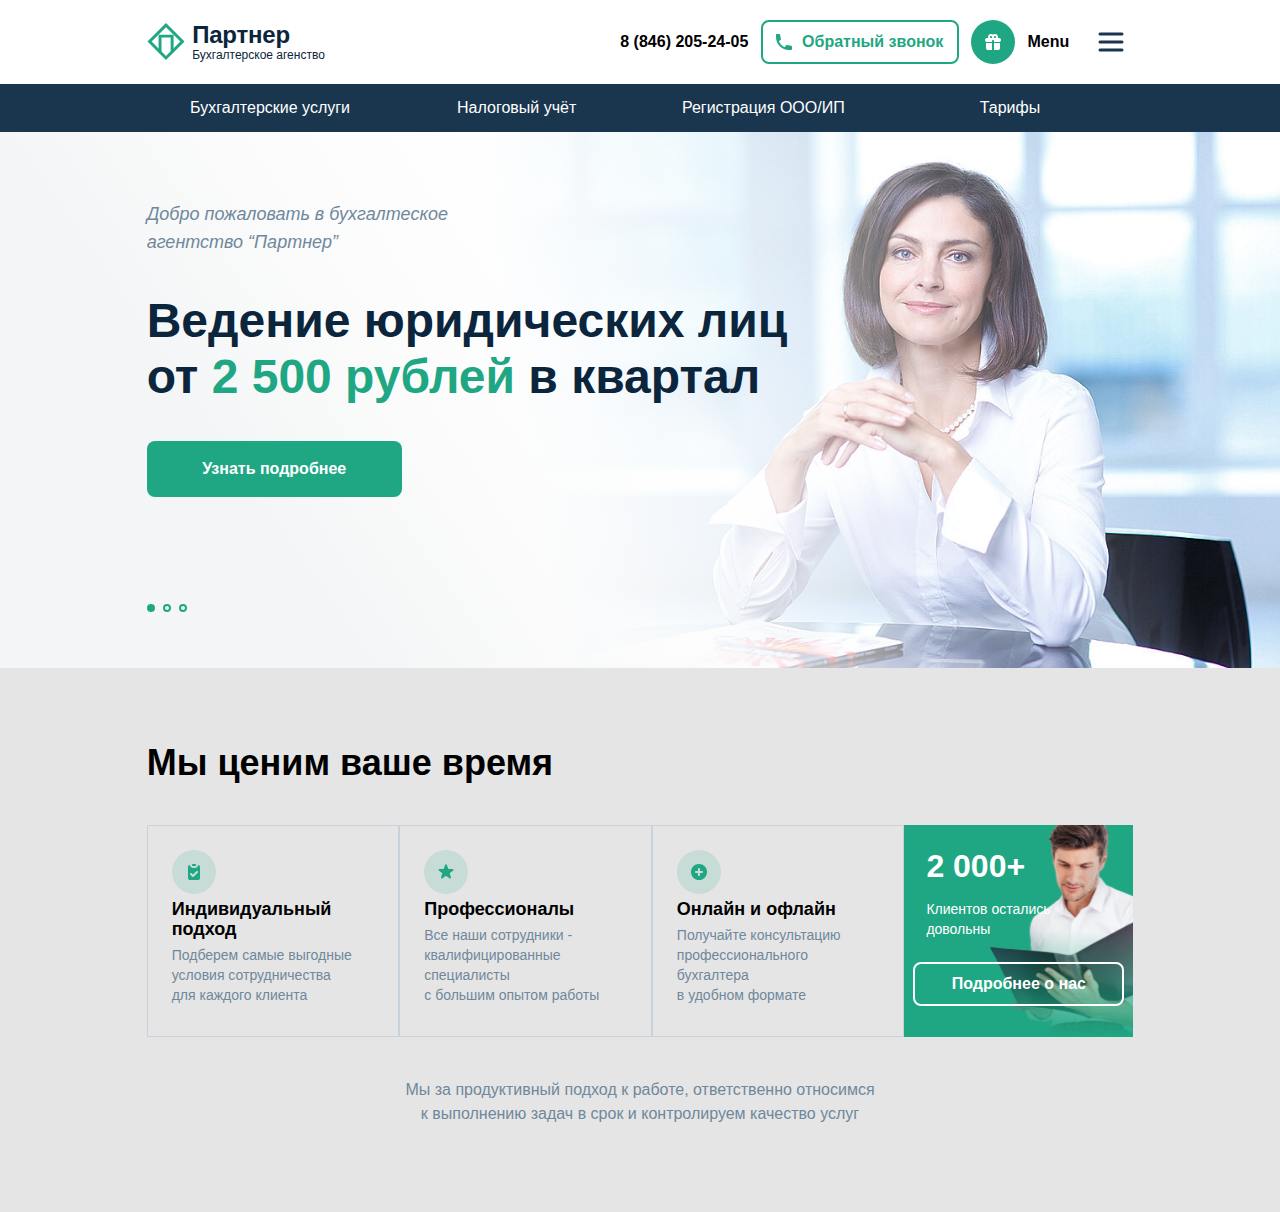
==== index.html @ 324f9321 "3.03/1" ====
<!DOCTYPE html>
<html lang="en">

<head>
  <meta charset="UTF-8">
  <meta http-equiv="X-UA-Compatible" content="IE=edge">
  <meta name="viewport" content="width=device-width, initial-scale=1.0">
  <title>Partner</title>
  <link rel="stylesheet" href="sass/style.css">
</head>


<body>
  <header class="header">
    <div class="header__top container">
      <div class="top-left">
        <img src="icons/Logo.svg" alt="logo">
        <div class="top-left__heading">
          <p>Партнер</p>
          <p>Бухгалтерское агенство</p>
        </div>
      </div>
      <!-- /.top-left -->
      <div class="top-right">
        <p class="top-right__call">8 (846) 205-24-05</p>
        <a href="#" class="top-right__btn btn-transparent">
          <img src="icons/call.svg" alt="call">
          <p>Обратный звонок</p>
        </a>
        <div class="top-right__gift block-img">
          <img src="icons/gift.svg"  alt="gift">
        </div>
        <div class="top-right__menu">
          <p>Menu</p>
          <img src="icons/view-list.svg" alt="view-list">
        </div>
      </div>
      <!-- /.top-right -->
    </div>
    <!-- /.header__top -->
    <nav class="header__nav">
      <div class="container header__nav-container">
        <a href="#">
          <h4>Бухгалтерские услуги</h4>
        </a>
        <a href="#">
          <h4>Налоговый учёт</h4>
        </a>
        <a href="#">
          <h4>Регистрация ООО/ИП</h4>
        </a>
        <a href="#">
          <h4>Тарифы</h4>
        </a>
      </div>
    </nav>
    <!-- /.header__nav -->
  </header>
  <!-- /.header -->
  <main>
    <div id="home" class="home">
      <section class="main-header">
        <div class="main-header-container">
          <p>
            Добро пожаловать в бухгалтеское<br>
            агентство “Партнер”
          </p>
          <h1>
            Ведение юридических лиц<br>
            от <span>2 500 рублей</span> в квартал
          </h1>
          <a href="#" class="btn-green">Узнать подробнее</a>
          <div class="slider">
            <div class="slider__item active"></div>
            <div class="slider__item"></div>
            <div class="slider__item"></div>
          </div>
        </div>
      </section>
      <!-- /.main-header -->
      <section class="your-time container">
        <h2 class="your-time__heading">Мы ценим ваше время</h2>
        <div class="your-time__block">
          <div class="block-item">
            <div class="block-img">
              <img src="icons/clipboard-check.svg" alt="clipboard-check">
            </div>
            <h3>Индивидуальный подход</h3>
            <p>Подберем самые выгодные<br> условия сотрудничества<br>
              для каждого клиента</p>
          </div>
          <div class="block-item">
            <div class="block-img">
              <img src="icons/star.svg" alt="star">
            </div>
            <h3>Профессионалы</h3>
            <p>Все наши сотрудники -<br> квалифицированные специалисты <br>
              с большим опытом работы</p>
          </div>
          <div class="block-item">
            <div class="block-img">
              <img src="icons/plus-circle.svg" alt="plus-circle">
            </div>
            <h3>Онлайн и офлайн</h3>
            <p>Получайте консультацию <br> профессионального бухгалтера <br>
              в удобном формате</p>
          </div>
          <div class="block-item">

            <div class="block-inner">
              <div class="inner">
                <p>2 000+</p>
                <p>Клиентов остались<br>
                  довольны
                </p>
                <a href="#" class="btn-transparent">Подробнее о нас</a>
              </div>
            </div>

          </div>
        </div>
        <p class="your-time__text">
          Мы за продуктивный подход к работе, ответственно относимся<br>
          к выполнению задач в срок и контролируем качество услуг
        </p>
      </section>
      <!-- /.your-tim -->
    </div>
  </main>

</body>

</html>
---- sass/style.css ----
*,
*::after,
*::before {
  margin: 0;
  padding: 0;
  box-sizing: inherit;
}

html {
  font-size: 62.5%;
}

body {
  box-sizing: border-box;
  font-family: "Arial", sans-serif;
  max-width: 1440px;
  margin: 0 auto;
}

a {
  text-decoration: none;
  color: inherit;
}

ul {
  list-style: none;
}

img {
  max-width: 100%;
}

p, h1, h2, h3, h4, h5, h6 {
  margin: 0;
}

button {
  border: none;
  background-color: transparent;
  cursor: pointer;
  padding: 0;
}

.container {
  max-width: 100%;
  padding: 0 11.46%;
}

h1 {
  font-size: 4.8rem;
  font-style: normal;
  font-weight: 700;
  line-height: 5.6rem;
}

h2 {
  font-size: 3.6rem;
  font-style: normal;
  font-weight: 700;
  line-height: 4.14rem;
}

h3 {
  font-size: 1.8rem;
  font-style: normal;
  font-weight: 700;
  line-height: 2rem;
}

h4 {
  font-size: 1.6rem;
  font-weight: 400;
  line-height: 1.84rem;
  text-align: center;
}

.block-img {
  display: flex;
  justify-content: center;
  align-items: center;
  width: 4.4rem;
  height: 4.4rem;
  border-radius: 50%;
}

.slider {
  display: flex;
}
.slider__item {
  width: 0.8rem;
  height: 0.8rem;
  border-radius: 50%;
  border: 2px solid #1FA783;
}
.slider__item:not(:last-child) {
  margin-right: 0.8rem;
}
.slider .active {
  background-color: #1FA783;
}

.btn-transparent {
  display: flex;
  justify-content: center;
  align-items: center;
  height: 4.4rem;
  border-radius: 0.8rem;
  background-color: transparent;
  color: #1FA783;
  border: 2px solid #1FA783;
}
.btn-transparent p {
  font-size: 1.6rem;
  font-weight: 700;
  line-height: 1.84rem;
  padding-left: 1rem;
}
.btn-transparent img {
  width: 1.6rem;
  height: 1.6rem;
}

.btn-green {
  display: flex;
  justify-content: center;
  align-items: center;
  height: 5.6rem;
  border-radius: 0.8rem;
  background-color: #1FA783;
  color: #FFFFFF;
  font-size: 1.6rem;
  font-weight: 700;
  line-height: 1.84rem;
}

.main-header {
  height: 53.6rem;
  width: 100%;
  background-image: url("../img/main-header.svg");
  background-repeat: no-repeat;
  background-size: cover;
  background-position: right;
  position: relative;
}
.main-header-container {
  position: absolute;
  top: 0;
  left: 0;
  z-index: 50;
  background-color: transparent;
  height: 100%;
  padding: 6.8rem 0 5.6rem 11.46%;
  display: flex;
  flex-direction: column;
  justify-content: space-between;
  align-items: flex-start;
}
.main-header-container p {
  font-size: 1.8rem;
  font-style: italic;
  font-weight: 400;
  line-height: 2.8rem;
  text-align: left;
  color: #6F889C;
}
.main-header-container h1 {
  color: #0B253C;
}
.main-header-container h1 span {
  color: #1FA783;
}
.main-header-container .btn-green {
  width: 25.5rem;
  margin-bottom: 7rem;
}

.header {
  height: 13.2rem;
  width: 100%;
}
.header__top {
  height: 8.4rem;
  display: flex;
  background-color: #FFFFFF;
}
.header__top .top-left {
  width: 48%;
  display: flex;
  justify-content: flex-start;
  align-items: center;
}
.header__top .top-left img {
  width: 3.8rem;
  height: 3.8rem;
}
.header__top .top-left__heading {
  color: #0B253C;
  padding-left: 0.747rem;
}
.header__top .top-left__heading p:nth-child(1) {
  font-size: 2.4rem;
  font-weight: 700;
  line-height: 2.76rem;
  letter-spacing: -0.02rem;
  text-align: left;
}
.header__top .top-left__heading p:nth-child(2) {
  font-size: 1.2rem;
  font-weight: 400;
  line-height: 1.38rem;
  text-align: left;
}
.header__top .top-right {
  width: 52%;
  display: flex;
  justify-content: space-between;
  align-items: center;
}
.header__top .top-right__call {
  font-size: 1.6rem;
  font-weight: 700;
  line-height: 1.84rem;
  text-align: center;
}
.header__top .top-right__btn {
  width: 19.8rem;
}
.header__top .top-right__gift {
  background-color: #1FA783;
}
.header__top .top-right__menu {
  display: flex;
  justify-content: center;
  align-items: center;
}
.header__top .top-right__menu p {
  font-size: 1.6rem;
  font-weight: 700;
  line-height: 1.8rem;
  text-align: center;
  margin-right: 2rem;
}
.header__top .top-right__menu img {
  width: 4.4rem;
  height: 4.4rem;
}
.header__nav {
  height: 4.8rem;
  background-color: #1A364E;
  color: #FFFFFF;
}
.header__nav-container {
  height: 100%;
  display: flex;
  justify-content: space-around;
  align-items: center;
}
.header__nav-container a {
  width: 25%;
}

.your-time {
  width: 100%;
  height: 54.4rem;
  background-color: #E5E5E5;
  padding-top: 7.4rem;
  padding-bottom: 8.6rem;
  display: flex;
  flex-direction: column;
  justify-content: space-between;
  align-items: flex-start;
}
.your-time__block {
  width: 100%;
  height: 21.2rem;
  display: flex;
}
.your-time__block .block-item {
  height: 100%;
  display: flex;
  flex-direction: column;
  justify-content: space-between;
  align-items: flex-start;
}
.your-time__block .block-item .block-img {
  background-color: rgba(31, 167, 131, 0.15);
}
.your-time__block .block-item:not(:last-child) {
  padding: 2.4rem 2.4rem 3.1rem 2.4rem;
  border: 1px solid #C9D2DA;
  width: 25.6%;
}
.your-time__block .block-item:not(:last-child) p {
  font-size: 14px;
  font-weight: 400;
  line-height: 20px;
  text-align: left;
  color: #6F889C;
}
.your-time__block .block-item:last-child {
  width: 23.2%;
  position: relative;
  background-color: #1FA783;
}
.your-time__block .block-item:last-child .block-inner {
  position: absolute;
  width: 100%;
  height: 100%;
  top: 0;
  left: 0;
  z-index: 50;
  background-image: url("../img/Mask Group.svg");
  background-repeat: no-repeat;
  background-size: cover;
  background-position: right;
}
.your-time__block .block-item:last-child .block-inner .inner {
  position: absolute;
  width: 100%;
  height: 100%;
  top: 0;
  left: 0;
  z-index: 100;
  background: linear-gradient(180deg, rgba(31, 167, 131, 0) 50%, #1FA783 100%);
  display: flex;
  flex-direction: column;
  justify-content: space-between;
  align-items: flex-start;
  padding: 3.1rem 2.2rem;
  color: #FFFFFF;
}
.your-time__block .block-item:last-child .block-inner .inner p:nth-child(1) {
  font-size: 3.2rem;
  font-weight: 700;
  line-height: 2rem;
}
.your-time__block .block-item:last-child .block-inner .inner p:nth-child(2) {
  font-size: 14px;
  font-weight: 400;
  line-height: 20px;
}
.your-time__block .block-item:last-child .block-inner .inner .btn-transparent {
  width: 21.1rem;
  align-self: center;
  color: #FFFFFF;
  border: 2px solid #FFFFFF;
  font-size: 16px;
  font-weight: 700;
  line-height: 18px;
}
.your-time__text {
  font-size: 16px;
  font-weight: 400;
  line-height: 24px;
  text-align: center;
  color: #6F889C;
  align-self: center;
}

/*# sourceMappingURL=style.css.map */
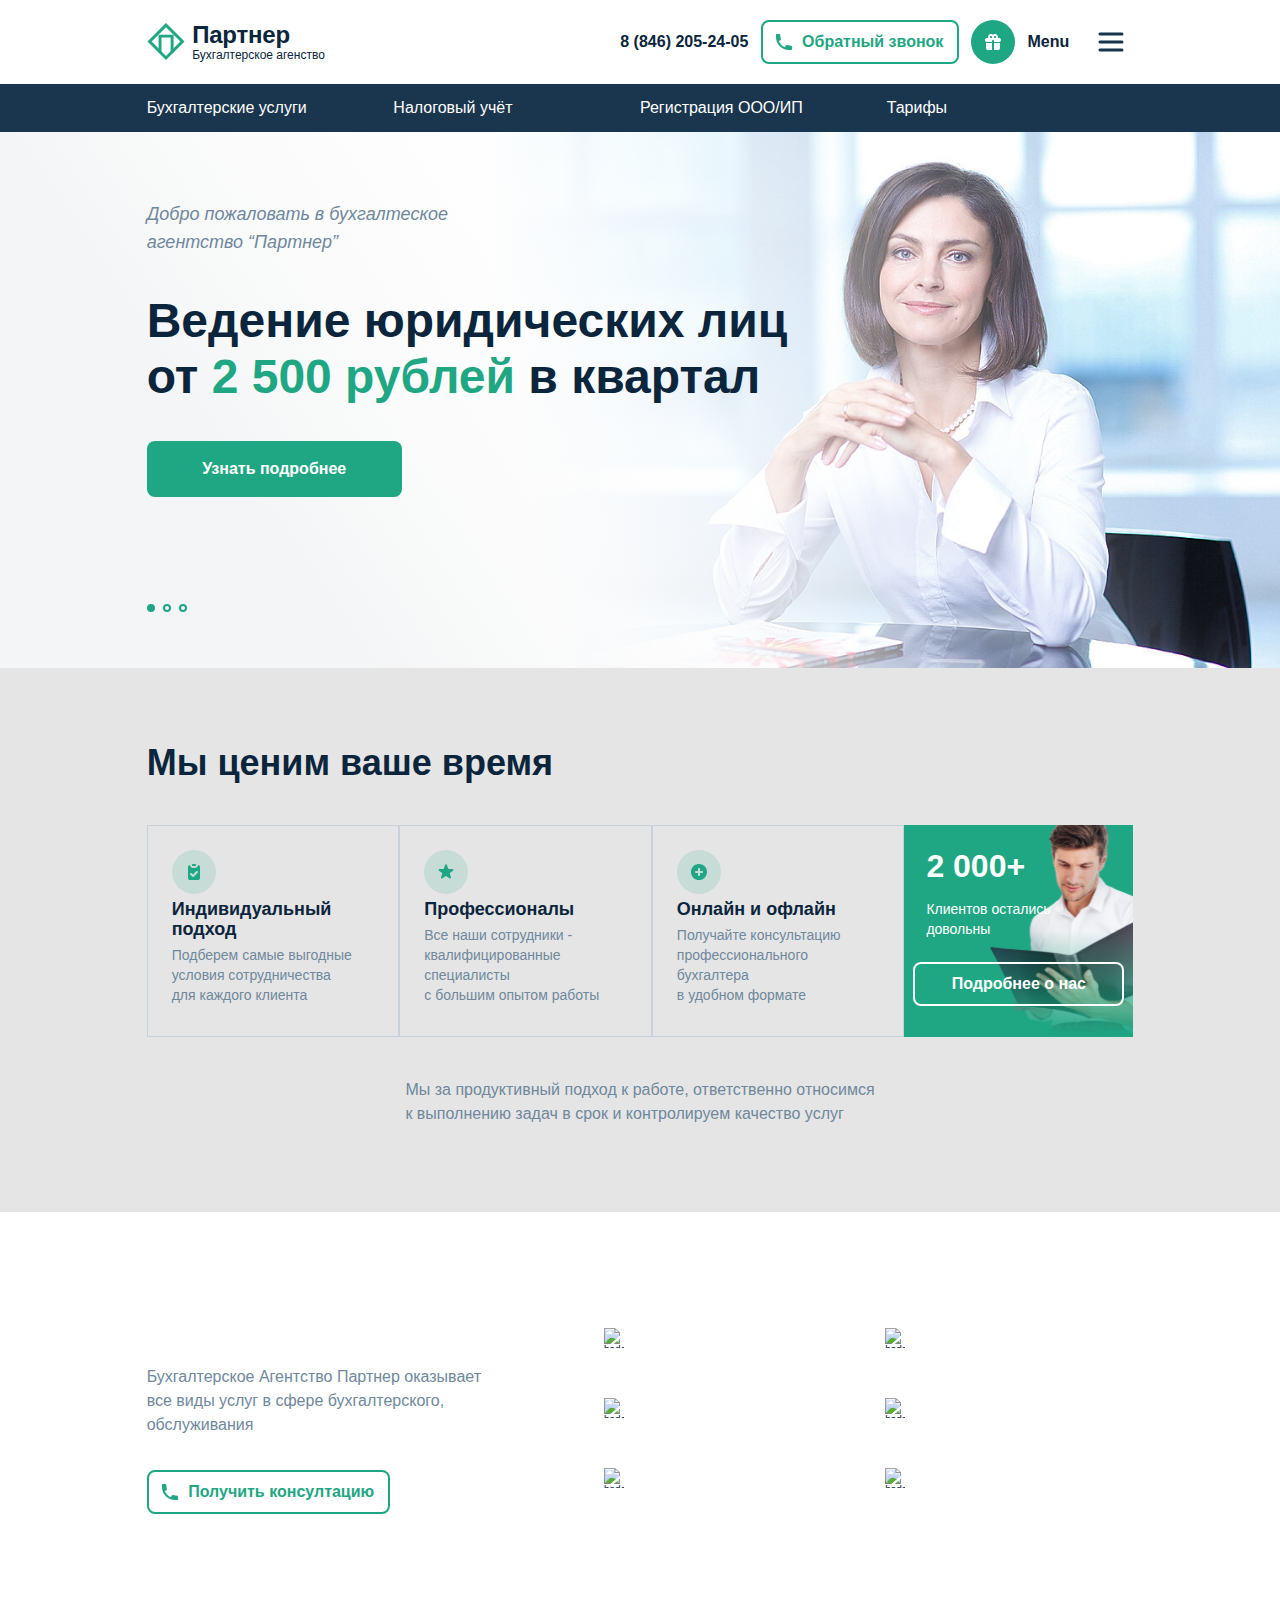
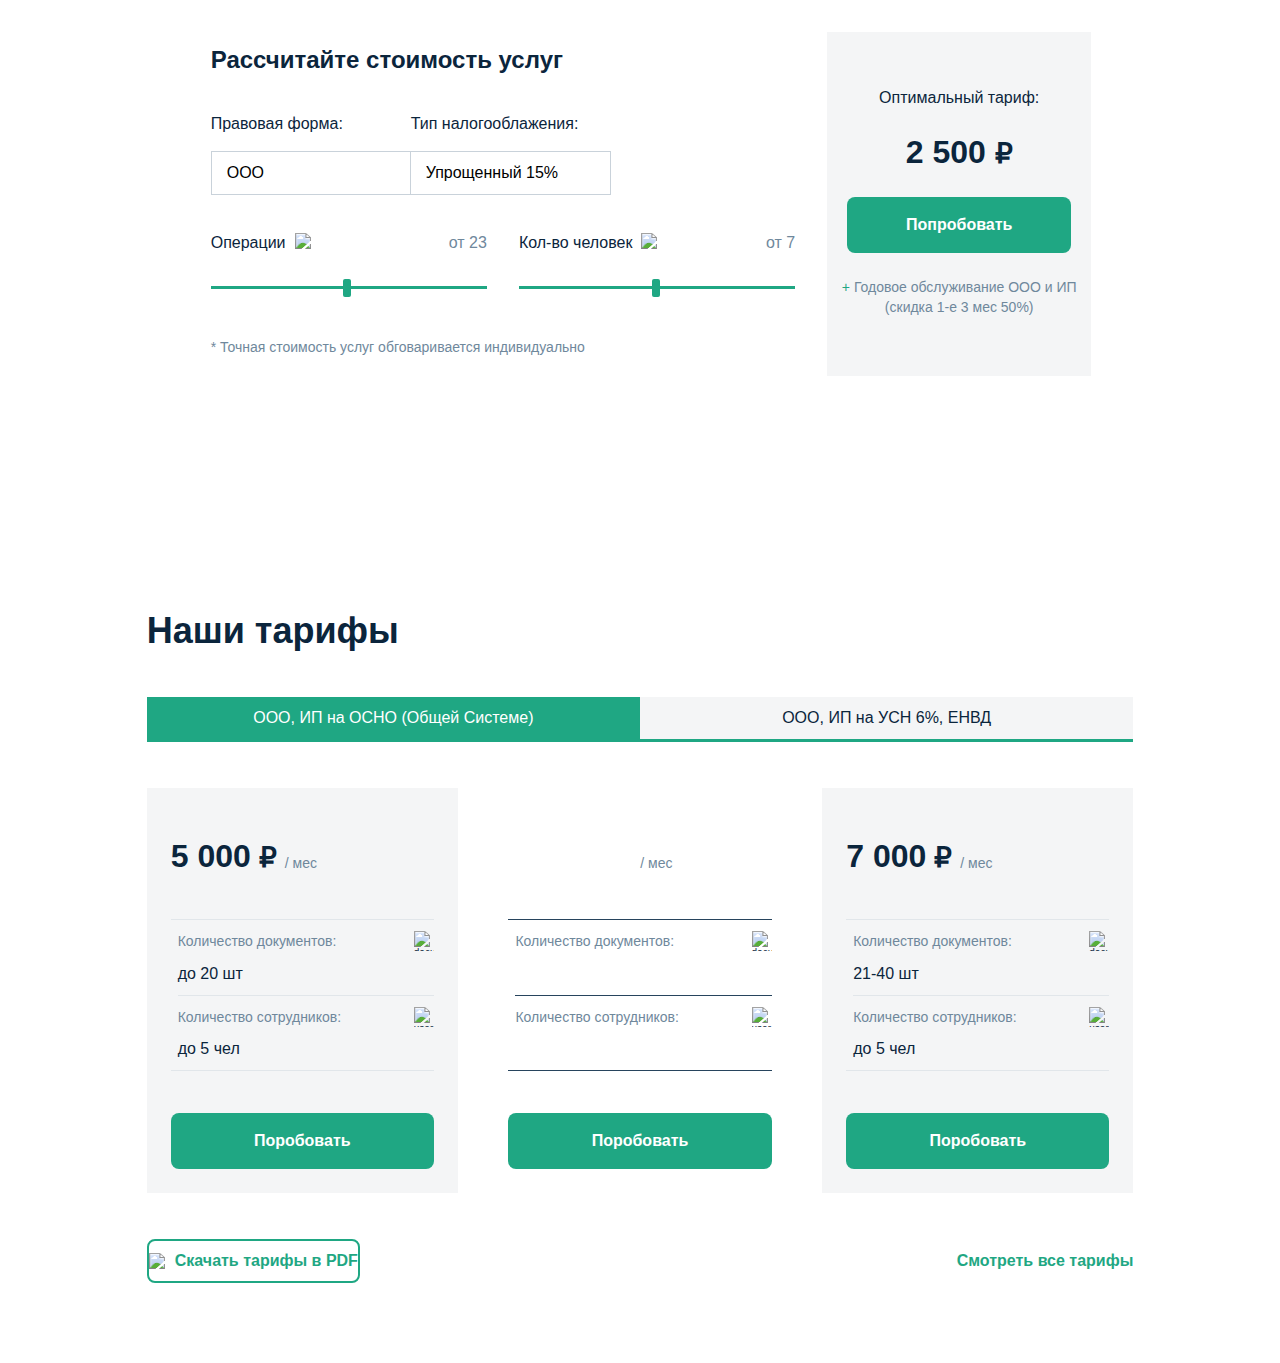
==== commit 220f6a02: "4.03/2" ====
--- a/index.html
+++ b/index.html
@@ -6,6 +6,7 @@
   <meta http-equiv="X-UA-Compatible" content="IE=edge">
   <meta name="viewport" content="width=device-width, initial-scale=1.0">
   <title>Partner</title>
+<!--  <link href="https://fonts.googleapis.com/css2?family=Montserrat:wght@400;500;600&display=swap" rel="stylesheet">-->
   <link rel="stylesheet" href="sass/style.css">
 </head>
 
@@ -41,22 +42,23 @@
     <nav class="header__nav">
       <div class="container header__nav-container">
         <a href="#">
-          <h4>Бухгалтерские услуги</h4>
+          <h6>Бухгалтерские услуги</h6>
         </a>
         <a href="#">
-          <h4>Налоговый учёт</h4>
+          <h6>Налоговый учёт</h6>
         </a>
         <a href="#">
-          <h4>Регистрация ООО/ИП</h4>
+          <h6>Регистрация ООО/ИП</h6>
         </a>
         <a href="#">
-          <h4>Тарифы</h4>
+          <h6>Тарифы</h6>
         </a>
       </div>
     </nav>
     <!-- /.header__nav -->
   </header>
   <!-- /.header -->
+
   <main>
     <div id="home" class="home">
       <section class="main-header">
@@ -78,6 +80,7 @@
         </div>
       </section>
       <!-- /.main-header -->
+
       <section class="your-time container">
         <h2 class="your-time__heading">Мы ценим ваше время</h2>
         <div class="your-time__block">
@@ -85,7 +88,7 @@
             <div class="block-img">
               <img src="icons/clipboard-check.svg" alt="clipboard-check">
             </div>
-            <h3>Индивидуальный подход</h3>
+            <h4>Индивидуальный подход</h4>
             <p>Подберем самые выгодные<br> условия сотрудничества<br>
               для каждого клиента</p>
           </div>
@@ -93,7 +96,7 @@
             <div class="block-img">
               <img src="icons/star.svg" alt="star">
             </div>
-            <h3>Профессионалы</h3>
+            <h4>Профессионалы</h4>
             <p>Все наши сотрудники -<br> квалифицированные специалисты <br>
               с большим опытом работы</p>
           </div>
@@ -101,12 +104,11 @@
             <div class="block-img">
               <img src="icons/plus-circle.svg" alt="plus-circle">
             </div>
-            <h3>Онлайн и офлайн</h3>
+            <h4>Онлайн и офлайн</h4>
             <p>Получайте консультацию <br> профессионального бухгалтера <br>
               в удобном формате</p>
           </div>
           <div class="block-item">
-
             <div class="block-inner">
               <div class="inner">
                 <p>2 000+</p>
@@ -116,7 +118,6 @@
                 <a href="#" class="btn-transparent">Подробнее о нас</a>
               </div>
             </div>
-
           </div>
         </div>
         <p class="your-time__text">
@@ -124,7 +125,248 @@
           к выполнению задач в срок и контролируем качество услуг
         </p>
       </section>
-      <!-- /.your-tim -->
+      <!-- /.your-time -->
+
+      <section class="services">
+        <div class="services__top container">
+          <div class="services__top-left">
+            <h2>Наши услуги</h2>
+            <p>Бухгалтерское Агентство Партнер оказывает<br>
+              все виды услуг в сфере бухгалтерского,<br> обслуживания
+            </p>
+            <a href="#" class="btn btn-transparent">
+              <img src="icons/call.svg" alt="call">
+              <p>Получить консултацию</p>
+            </a>
+          </div>
+          <div class="services__top-right">
+            <div class="services__top-right-item">
+              <img src="icons/badge-check.svg" alt="badge-check">
+              <h5>Регистрация ООО и ИП</h5>
+            </div>
+            <div class="services__top-right-item">
+              <img src="icons/badge-check.svg" alt="badge-check">
+              <h5>Обслуживание "под ключ"</h5>
+            </div>
+            <div class="services__top-right-item">
+              <img src="icons/badge-check.svg" alt="badge-check">
+              <h5>Налоговые консультации</h5>
+            </div>
+            <div class="services__top-right-item">
+              <img src="icons/badge-check.svg" alt="badge-check">
+              <h5>Сдача нулевой отчетности</h5>
+            </div>
+            <div class="services__top-right-item">
+              <img src="icons/badge-check.svg" alt="badge-check">
+              <h5>Кадровое делопроизводство</h5>
+            </div>
+            <div class="services__top-right-item">
+              <img src="icons/badge-check.svg" alt="badge-check">
+              <h5>Секретарское сопровождение</h5>
+            </div>
+          </div>
+        </div>
+        <!-- /.services-top -->
+        <div class="services__bottom">
+            <form>
+              <div class="services__bottom-left">
+                <h3>Рассчитайте стоимость услуг</h3>
+                <div class="services__bottom-left-forms">
+                  <div class="form-block">
+                    <label for="legal-form">Правовая форма:</label>
+                      <select name="legal-form" id="legal-form">
+                        <option value="ООО">ООО</option>
+                        <option value="2">2</option>
+                        <option value="3">3</option>
+                        <option value="4">4</option>
+                      </select>
+                  </div>
+                  <div class="form-block">
+                    <label for="tax-type">Тип налогооблажения:</label>
+                      <select name="tax-type" id="tax-type">
+                        <option value="Упрощенный 15%">Упрощенный 15%</option>
+                        <option value="2">2</option>
+                        <option value="3">3</option>
+                        <option value="4">4</option>
+                      </select>
+                  </div>
+                </div>
+                <div class="services__bottom-left-sliders">
+                  <div class="slider-block">
+                    <div class="slider-block__label" >
+                      <label for="Operations">
+                        Операции
+                        <img src="icons/slider-icon.svg" alt="slider-icon">
+                      </label>
+                      <p>от 23</p>
+                    </div>
+
+                    <input
+                        type="range"
+                        min="1"
+                        max="100"
+                        value="50"
+                        class="slider-input"
+                        list="tickmarks"
+                        id="Operations">
+                    <datalist id="tickmarks">
+                      <option value="0">
+                      <option value="25">
+                      <option value="50">
+                      <option value="75">
+                      <option value="100">
+                    </datalist>
+                  </div>
+                  <div class="slider-block">
+                    <div class="slider-block__label">
+                      <label for="Number-of-people">
+                        Кол-во человек
+                        <img src="icons/slider-icon.svg" alt="slider-icon">
+                      </label>
+                      <p>от 7</p>
+                    </div>
+                    <input
+                        type="range"
+                        min="1"
+                        max="100"
+                        value="50"
+                        class="slider-input"
+                        list="tickmarks-2"
+                        id="Number-of-people">
+                    <datalist id="tickmarks-2">
+                      <option value="1">
+                      <option value="25">
+                      <option value="50">
+                      <option value="75">
+                      <option value="100">
+                    </datalist>
+                  </div>
+                </div>
+                <p>* Точная стоимость услуг обговаривается индивидуально</p>
+              </div>
+
+              <div class="services__bottom-right">
+                <p>Оптимальный тариф:</p>
+                <p class="optimalRate">2 500 <span>₽</span></p>
+                <input type="submit" value="Попробовать">
+                <p>
+                  <span>+</span> Годовое обслуживание ООО и ИП<br>(скидка 1-е 3 мес 50%)
+                </p>
+              </div>
+            </form>
+        </div>
+      </section>
+      <!-- /.services -->
+
+      <section class="rates container">
+        <div class="rates__heading">
+          <h2>Наши тарифы</h2>
+        </div>
+        <div class="rates__selection">
+          <div class="rates__selection-active">
+            <p>ООО, ИП на ОСНО (Общей Системе)</p>
+          </div>
+          <div class="rates__selection-passive">
+            <p>ООО, ИП на УСН 6%, ЕНВД</p>
+          </div>
+        </div>
+        <div class="rates__cards">
+
+          <div class="card-basic">
+            <div class="card">
+              <div class="card__heading">
+                <p>5 000<span>₽</span></p>
+                <p>/ мес</p>
+              </div>
+              <div class="card__content">
+                <div class="card__content-item">
+                  <div>
+                    <p>Количество документов:</p>
+                    <img src="icons/document-text.svg" alt="document-text">
+                  </div>
+                  <p>до 20 шт</p>
+                </div>
+                <div class="card__content-item">
+                  <div>
+                    <p>Количество сотрудников:</p>
+                    <img src="icons/user-add.svg" alt="user-add">
+                  </div>
+                  <p>до 5 чел</p>
+                </div>
+              </div>
+              <a href="#" class="btn-green">
+                <p>Поробовать</p>
+              </a>
+            </div>
+          </div>
+
+          <div class="card-basic card-active">
+            <div class="card">
+              <div class="card__heading">
+                <p>10 000<span>₽</span></p>
+                <p>/ мес</p>
+              </div>
+              <div class="card__content">
+                <div class="card__content-item">
+                  <div>
+                    <p>Количество документов:</p>
+                    <img src="icons/document-text.svg" alt="document-text">
+                  </div>
+                  <p>41-60 шт</p>
+                </div>
+                <div class="card__content-item">
+                  <div>
+                    <p>Количество сотрудников:</p>
+                    <img src="icons/user-add.svg" alt="user-add">
+                  </div>
+                  <p>до 5 чел</p>
+                </div>
+              </div>
+              <a href="#" class="btn-green">
+                <p>Поробовать</p>
+              </a>
+            </div>
+          </div>
+
+          <div class="card-basic">
+            <div class="card">
+              <div class="card__heading">
+                <p>7 000<span>₽</span></p>
+                <p>/ мес</p>
+              </div>
+              <div class="card__content">
+                <div class="card__content-item">
+                  <div>
+                    <p>Количество документов:</p>
+                    <img src="icons/document-text.svg" alt="document-text">
+                  </div>
+                  <p>21-40 шт</p>
+                </div>
+                <div class="card__content-item">
+                  <div>
+                    <p>Количество сотрудников:</p>
+                    <img src="icons/user-add.svg" alt="user-add">
+                  </div>
+                  <p>до 5 чел</p>
+                </div>
+              </div>
+              <a href="#" class="btn-green">
+                <p>Поробовать</p>
+              </a>
+            </div>
+          </div>
+
+        </div>
+
+        <div class="rates__footer">
+          <a href="#" class="btn-transparent">
+            <img src="icons/pdf-file-1.svg" alt="pdf-file-1">
+            <p>Скачать тарифы в PDF</p>
+          </a>
+          <p>Смотреть все тарифы</p>
+        </div>
+
+      </section>
     </div>
   </main>
 
--- a/sass/style.css
+++ b/sass/style.css
@@ -6,6 +6,10 @@
   box-sizing: inherit;
 }
 
+*:focus {
+  outline: none;
+}
+
 html {
   font-size: 62.5%;
 }
@@ -15,6 +19,7 @@
   font-family: "Arial", sans-serif;
   max-width: 1440px;
   margin: 0 auto;
+  color: #0B253C;
 }
 
 a {
@@ -61,17 +66,30 @@
 }
 
 h3 {
+  font-size: 24px;
+  font-style: normal;
+  font-weight: 700;
+  line-height: 32px;
+}
+
+h4 {
   font-size: 1.8rem;
   font-style: normal;
   font-weight: 700;
   line-height: 2rem;
 }
 
-h4 {
+h5 {
+  font-size: 16px;
+  font-style: normal;
+  font-weight: 700;
+  line-height: 20px;
+}
+
+h6 {
   font-size: 1.6rem;
   font-weight: 400;
   line-height: 1.84rem;
-  text-align: center;
 }
 
 .block-img {
@@ -99,6 +117,79 @@
   background-color: #1FA783;
 }
 
+.slider-block {
+  width: 100%;
+  height: 100%;
+  padding-right: 3.2rem;
+}
+.slider-block input[type=range] {
+  -webkit-appearance: none;
+  width: 100%;
+}
+.slider-block input[type=range]:focus {
+  outline: none;
+}
+.slider-block input[type=range]::-webkit-slider-runnable-track {
+  width: 100%;
+  height: 0.3rem;
+  cursor: pointer;
+  background: #1FA783;
+}
+.slider-block input[type=range]::-webkit-slider-thumb {
+  height: 1.8rem;
+  width: 0.8rem;
+  border-radius: 0.2rem;
+  background: #1FA783;
+  cursor: pointer;
+  -webkit-appearance: none;
+  margin-top: -0.75rem;
+}
+.slider-block input[type=range]:focus::-webkit-slider-runnable-track {
+  background: #1FA783;
+}
+.slider-block input[type=range]::-moz-range-track {
+  width: 100%;
+  height: 0.3rem;
+  cursor: pointer;
+  background: #1FA783;
+}
+.slider-block input[type=range]::-moz-range-thumb {
+  height: 1.8rem;
+  width: 0.8rem;
+  border-radius: 0.2rem;
+  background: #1FA783;
+  cursor: pointer;
+  margin-top: -0.75rem;
+}
+.slider-block input[type=range]::-ms-track {
+  width: 100%;
+  height: 0.3rem;
+  cursor: pointer;
+  background: transparent;
+  border-color: transparent;
+  color: transparent;
+}
+.slider-block input[type=range]::-ms-fill-lower {
+  background: #1FA783;
+}
+.slider-block input[type=range]::-ms-fill-upper {
+  background: #1FA783;
+}
+.slider-block input[type=range]::-ms-thumb {
+  height: 1.8rem;
+  width: 0.8rem;
+  border-radius: 0.2rem;
+  background: #1FA783;
+  cursor: pointer;
+  margin-top: -0.75rem;
+}
+.slider-block input[type=range]:focus::-ms-fill-lower {
+  background: #1FA783;
+}
+.slider-block input[type=range]:focus::-ms-fill-upper {
+  background: #1FA783;
+}
+
 .btn-transparent {
   display: flex;
   justify-content: center;
@@ -131,6 +222,147 @@
   font-size: 1.6rem;
   font-weight: 700;
   line-height: 1.84rem;
+}
+
+.card-basic {
+  height: 40.5rem;
+  width: 31.53%;
+  position: relative;
+}
+.card-basic .card {
+  position: absolute;
+  top: 0;
+  left: 0;
+  z-index: 50;
+  width: 100%;
+  height: 100%;
+  padding: 2.4rem;
+  background-color: #F4F5F6;
+  display: flex;
+  flex-direction: column;
+  justify-content: space-between;
+  align-items: flex-start;
+}
+.card-basic .card__heading {
+  width: 100%;
+  display: flex;
+  justify-content: flex-start;
+  align-items: center;
+  padding-top: 2.6rem;
+}
+.card-basic .card__heading p:nth-child(1) {
+  font-size: 3.2rem;
+  font-weight: 700;
+  line-height: 3.68rem;
+}
+.card-basic .card__heading p:nth-child(1) span {
+  font-family: Montserrat, sans-serif;
+  font-size: 2.8rem;
+  font-weight: 600;
+  padding-left: 0.8rem;
+}
+.card-basic .card__heading p:nth-child(2) {
+  font-size: 14px;
+  font-weight: 400;
+  line-height: 20px;
+  color: #6F889C;
+  padding-left: 0.8rem;
+  padding-top: 11px;
+}
+.card-basic .card__content {
+  width: 100%;
+  padding-left: 0.7rem;
+  height: 15.2rem;
+  border-top: 1px solid #E1E6EA;
+  border-bottom: 1px solid #E1E6EA;
+}
+.card-basic .card__content-item {
+  width: 100%;
+  height: 50%;
+  display: flex;
+  flex-direction: column;
+  justify-content: space-evenly;
+  align-items: flex-start;
+}
+.card-basic .card__content-item:last-child {
+  border-top: 1px solid #E1E6EA;
+}
+.card-basic .card__content-item div {
+  display: flex;
+  justify-content: space-between;
+  align-items: center;
+  width: 100%;
+}
+.card-basic .card__content-item div p {
+  font-size: 14px;
+  font-weight: 400;
+  line-height: 24px;
+  color: #6F889C;
+}
+.card-basic .card__content-item div img {
+  display: block;
+  width: 2rem;
+  height: 2rem;
+}
+.card-basic .card__content-item p {
+  font-size: 16px;
+  font-weight: 400;
+  line-height: 24px;
+  text-align: left;
+}
+.card-basic .card .btn-green {
+  width: 100%;
+}
+
+.card-active {
+  background-image: url("../img/card-active.svg");
+  background-repeat: no-repeat;
+  background-size: cover;
+  background-position: center;
+}
+.card-active .card {
+  background-color: transparent;
+}
+.card-active .card__heading p:nth-child(1) {
+  color: #FFFFFF;
+}
+.card-active .card__content {
+  border-top: 1px solid #27445D;
+  border-bottom: 1px solid #27445D;
+}
+.card-active .card__content-item:last-child {
+  border-top: 1px solid #27445D;
+}
+.card-active .card__content-item p {
+  color: #FFFFFF;
+}
+
+.form-block {
+  width: 20rem;
+  height: 8.2rem;
+}
+.form-block label {
+  font-size: 16px;
+  font-weight: 400;
+  line-height: 24px;
+  text-align: left;
+}
+.form-block select {
+  width: 100%;
+  height: 4.4rem;
+  border: 1px solid #C9D2DA;
+  background-color: #FFFFFF;
+  margin-top: 1.5rem;
+  padding-left: 1.5rem;
+  font-size: 16px;
+  font-weight: 400;
+  line-height: 24px;
+  text-align: left;
+  appearance: none;
+  background-image: url("../img/Frame 9.svg");
+  background-repeat: no-repeat;
+  background-size: 2rem auto, 100%;
+  background-position: right 0.7em top 50%, 0 0;
 }
 
 .main-header {
@@ -294,7 +526,6 @@
   font-size: 14px;
   font-weight: 400;
   line-height: 20px;
-  text-align: left;
   color: #6F889C;
 }
 .your-time__block .block-item:last-child {
@@ -309,7 +540,7 @@
   top: 0;
   left: 0;
   z-index: 50;
-  background-image: url("../img/Mask Group.svg");
+  background-image: url("../img/your-time.svg");
   background-repeat: no-repeat;
   background-size: cover;
   background-position: right;
@@ -352,9 +583,261 @@
   font-size: 16px;
   font-weight: 400;
   line-height: 24px;
-  text-align: center;
   color: #6F889C;
   align-self: center;
 }
 
+.services {
+  width: 100%;
+  height: 91.6rem;
+  background-image: url("../img/services.svg");
+  background-repeat: no-repeat;
+  background-size: cover;
+  background-position: center;
+  position: relative;
+}
+.services__top {
+  height: 38rem;
+  width: 100%;
+  position: absolute;
+  top: 0;
+  left: 0;
+  z-index: 50;
+  display: flex;
+  padding-bottom: 7.8rem;
+  padding-top: 7.8rem;
+}
+.services__top-left {
+  width: 42.8%;
+  display: flex;
+  flex-direction: column;
+  justify-content: space-between;
+  align-items: flex-start;
+}
+.services__top-left h2 {
+  color: #FFFFFF;
+}
+.services__top-left p {
+  font-size: 1.6rem;
+  font-weight: 400;
+  line-height: 2.4rem;
+  color: #6F889C;
+}
+.services__top-left .btn-transparent {
+  width: 24.3rem;
+}
+.services__top-left .btn-transparent p {
+  color: #1FA783;
+  font-size: 1.6rem;
+  font-weight: 700;
+  line-height: 1.84rem;
+}
+.services__top-right {
+  width: 57.2%;
+  margin-top: 1.2rem;
+  border: 1px solid rgba(255, 255, 255, 0.15);
+  display: flex;
+  flex-wrap: wrap;
+}
+.services__top-right-item {
+  width: 50%;
+  height: 33.333%;
+  display: flex;
+  justify-content: flex-start;
+  align-items: center;
+  padding-left: 3.4rem;
+}
+.services__top-right-item img {
+  width: 2rem;
+  height: 2rem;
+}
+.services__top-right-item h5 {
+  color: #FFFFFF;
+  margin-left: 1rem;
+  border-bottom: 1px solid rgba(255, 255, 255, 0.2);
+  line-height: 2.5rem;
+}
+.services__bottom {
+  width: 77.08%;
+  height: 42.4rem;
+  margin: 0 11.46%;
+  position: absolute;
+  top: 38rem;
+  left: 0;
+  z-index: 50;
+  background-color: #FFFFFF;
+  padding: 4rem 4.2rem 4rem 6.4rem;
+}
+.services__bottom form {
+  width: 100%;
+  height: 100%;
+  display: flex;
+}
+.services__bottom-left {
+  width: 70%;
+  height: 100%;
+  padding-top: 1.2rem;
+  padding-bottom: 1.9rem;
+  display: flex;
+  flex-direction: column;
+  justify-content: space-between;
+  align-items: flex-start;
+}
+.services__bottom-left-forms {
+  display: flex;
+}
+.services__bottom-left-forms #tax-type {
+  border-left: none;
+}
+.services__bottom-left-sliders {
+  display: flex;
+  width: 100%;
+  height: 7rem;
+}
+.services__bottom-left-sliders .slider-block {
+  width: 50%;
+}
+.services__bottom-left-sliders .slider-block__label {
+  display: flex;
+  display: flex;
+  justify-content: space-between;
+  align-items: center;
+  margin-bottom: 2.2rem;
+}
+.services__bottom-left-sliders .slider-block__label label {
+  font-size: 16px;
+  font-weight: 400;
+  line-height: 24px;
+  text-align: left;
+  display: flex;
+  align-items: center;
+}
+.services__bottom-left-sliders .slider-block__label label img {
+  width: 2rem;
+  height: 2rem;
+  margin-left: 0.9rem;
+}
+.services__bottom-left-sliders .slider-block__label p {
+  font-size: 16px;
+  font-weight: 400;
+  line-height: 24px;
+  text-align: right;
+  color: #6F889C;
+}
+.services__bottom-left p {
+  font-size: 14px;
+  font-weight: 400;
+  line-height: 20px;
+  text-align: left;
+  color: #6F889C;
+}
+.services__bottom-right {
+  width: 30%;
+  height: 100%;
+  background-color: #F4F5F6;
+  padding-top: 5.4rem;
+  padding-bottom: 5.9rem;
+  display: flex;
+  flex-direction: column;
+  justify-content: space-between;
+  align-items: center;
+}
+.services__bottom-right p:nth-child(1) {
+  font-size: 16px;
+  font-weight: 400;
+  line-height: 24px;
+}
+.services__bottom-right .optimalRate {
+  font-size: 3.2rem;
+  font-weight: 700;
+  line-height: 3.68rem;
+}
+.services__bottom-right .optimalRate span {
+  font-family: Montserrat, sans-serif;
+  font-size: 2.8rem;
+  font-weight: 600;
+}
+.services__bottom-right input {
+  width: 84.67%;
+  border: none;
+  display: flex;
+  justify-content: center;
+  align-items: center;
+  height: 5.6rem;
+  border-radius: 0.8rem;
+  background-color: #1FA783;
+  color: #FFFFFF;
+  font-size: 1.6rem;
+  font-weight: 700;
+  line-height: 1.84rem;
+}
+.services__bottom-right input:active {
+  border: none;
+}
+.services__bottom-right p:last-child {
+  font-size: 14px;
+  font-weight: 400;
+  line-height: 20px;
+  color: #6F889C;
+  text-align: center;
+}
+.services__bottom-right p:last-child span {
+  color: #1FA783;
+}
+
+.rates {
+  width: 100%;
+  height: 83.5rem;
+  padding-top: 8.17rem;
+  padding-bottom: 8rem;
+  display: flex;
+  flex-direction: column;
+  justify-content: space-between;
+  align-items: flex-start;
+}
+.rates__selection {
+  display: flex;
+  width: 100%;
+  height: 4.5rem;
+}
+.rates__selection div {
+  width: 50%;
+  height: 100%;
+  display: flex;
+  justify-content: center;
+  align-items: center;
+  font-size: 16px;
+  font-weight: 400;
+  line-height: 24px;
+  border-bottom: 3px solid #1FA783;
+}
+.rates__selection-passive {
+  background-color: #F4F5F6;
+}
+.rates__selection-active {
+  background-color: #1FA783;
+  color: #FFFFFF;
+}
+.rates__cards {
+  width: 100%;
+  display: flex;
+  justify-content: space-between;
+  align-items: center;
+}
+.rates__footer {
+  width: 100%;
+  display: flex;
+  justify-content: space-between;
+  align-items: center;
+}
+.rates__footer .btn-transparent {
+  width: 21.62%;
+}
+.rates__footer p {
+  font-size: 16px;
+  font-weight: 700;
+  line-height: 18px;
+  color: #1FA783;
+}
+
 /*# sourceMappingURL=style.css.map */
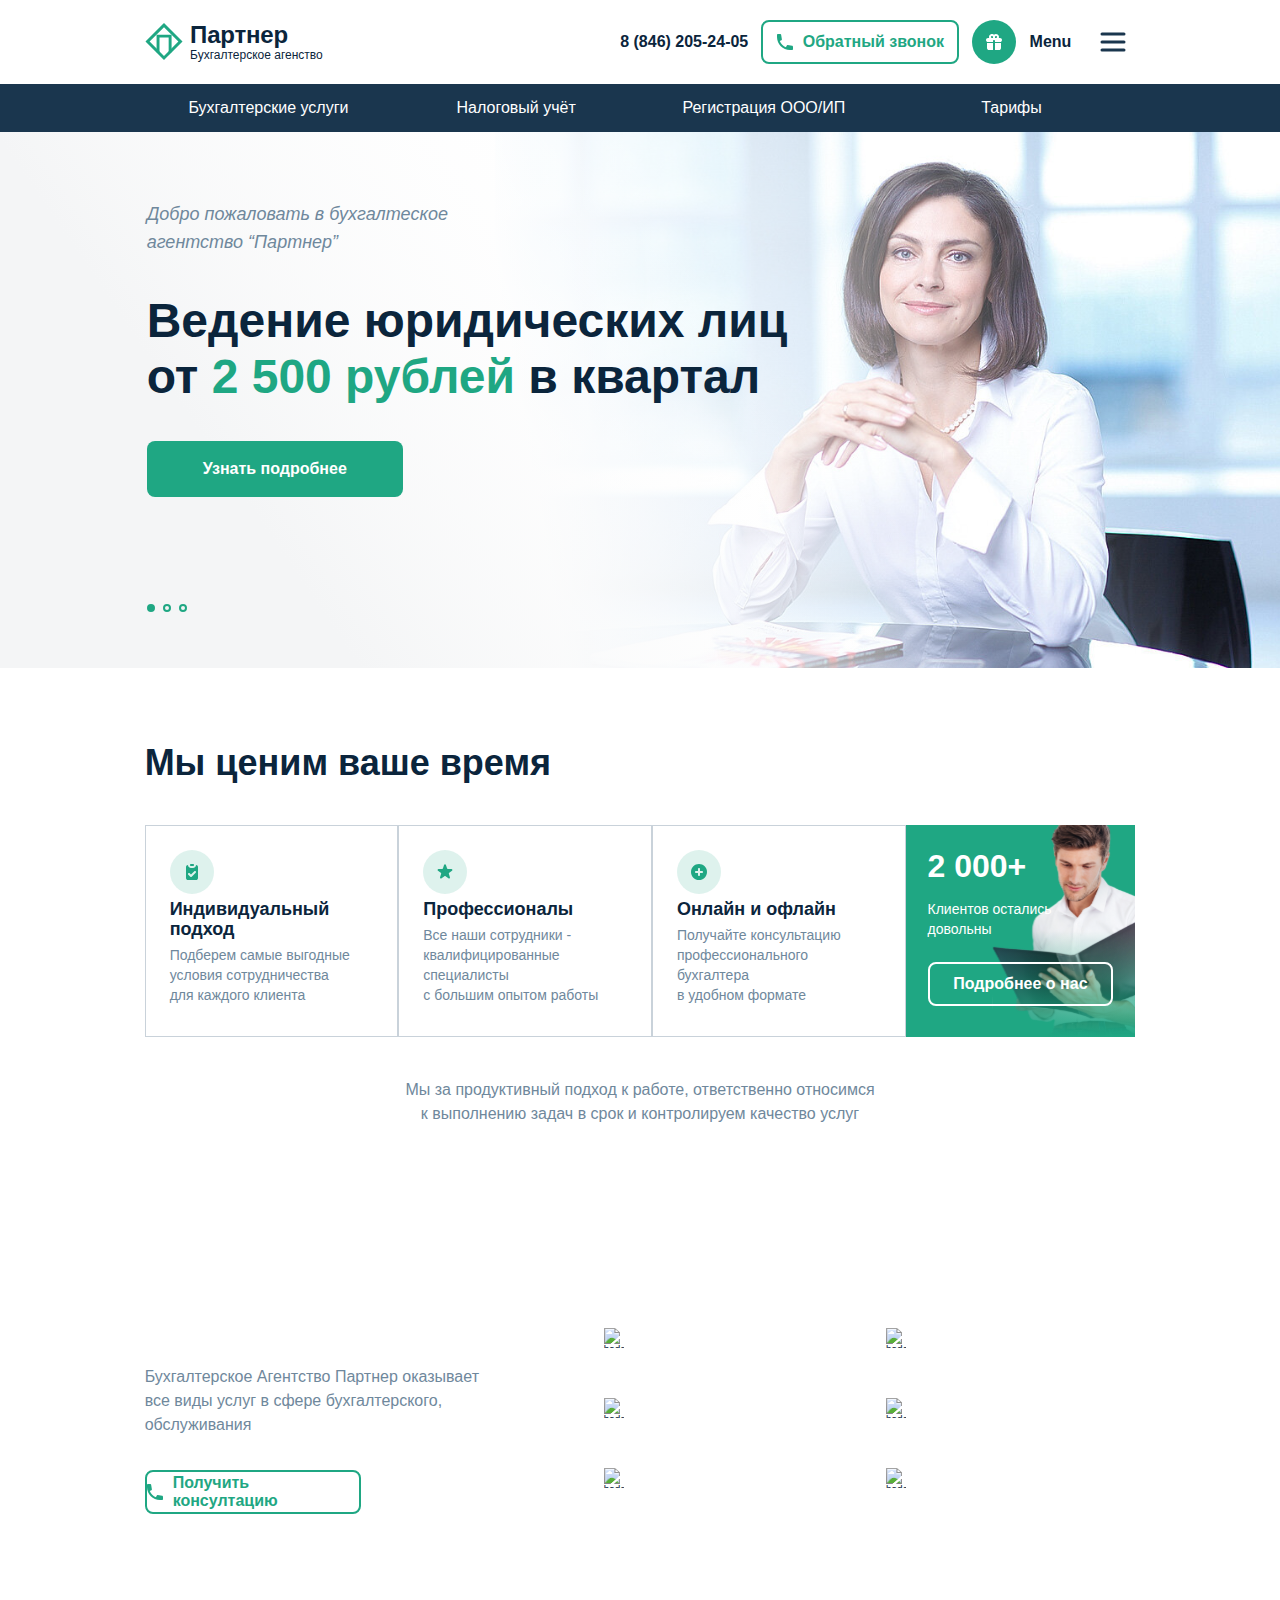
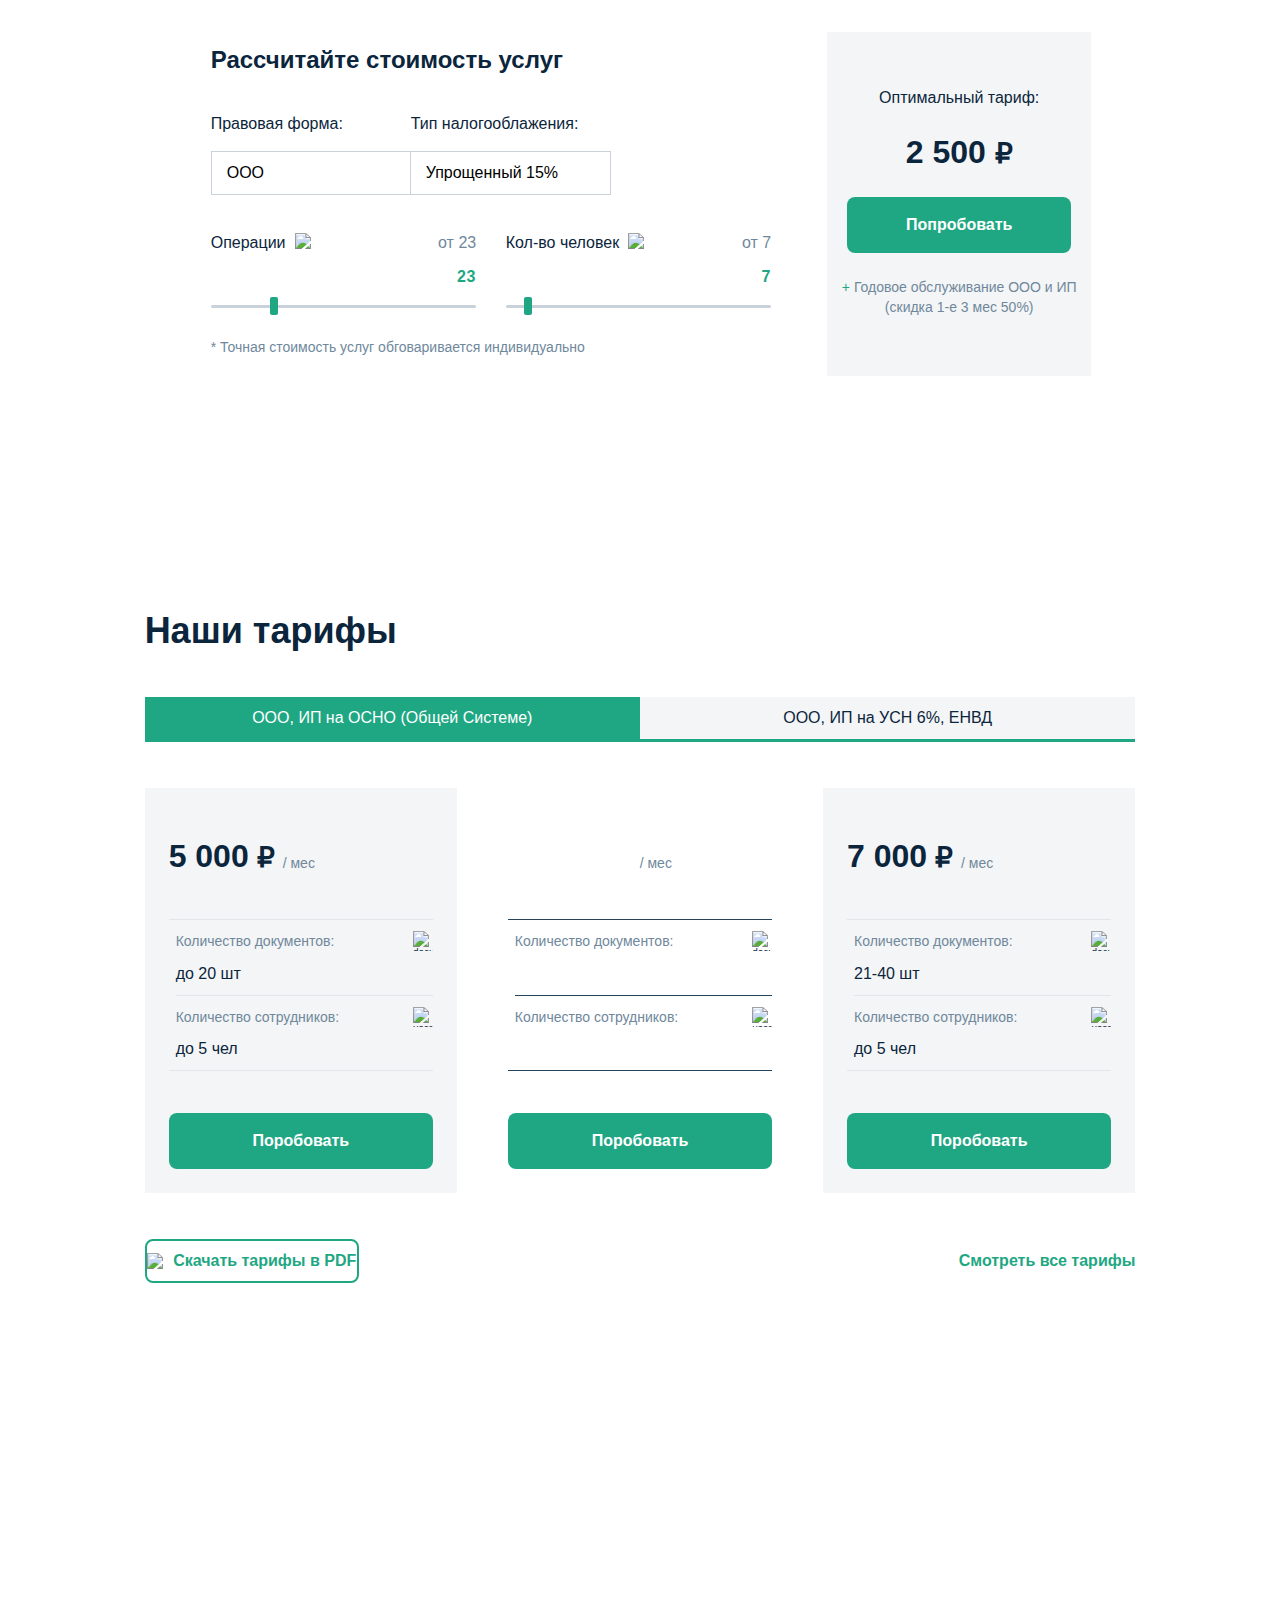
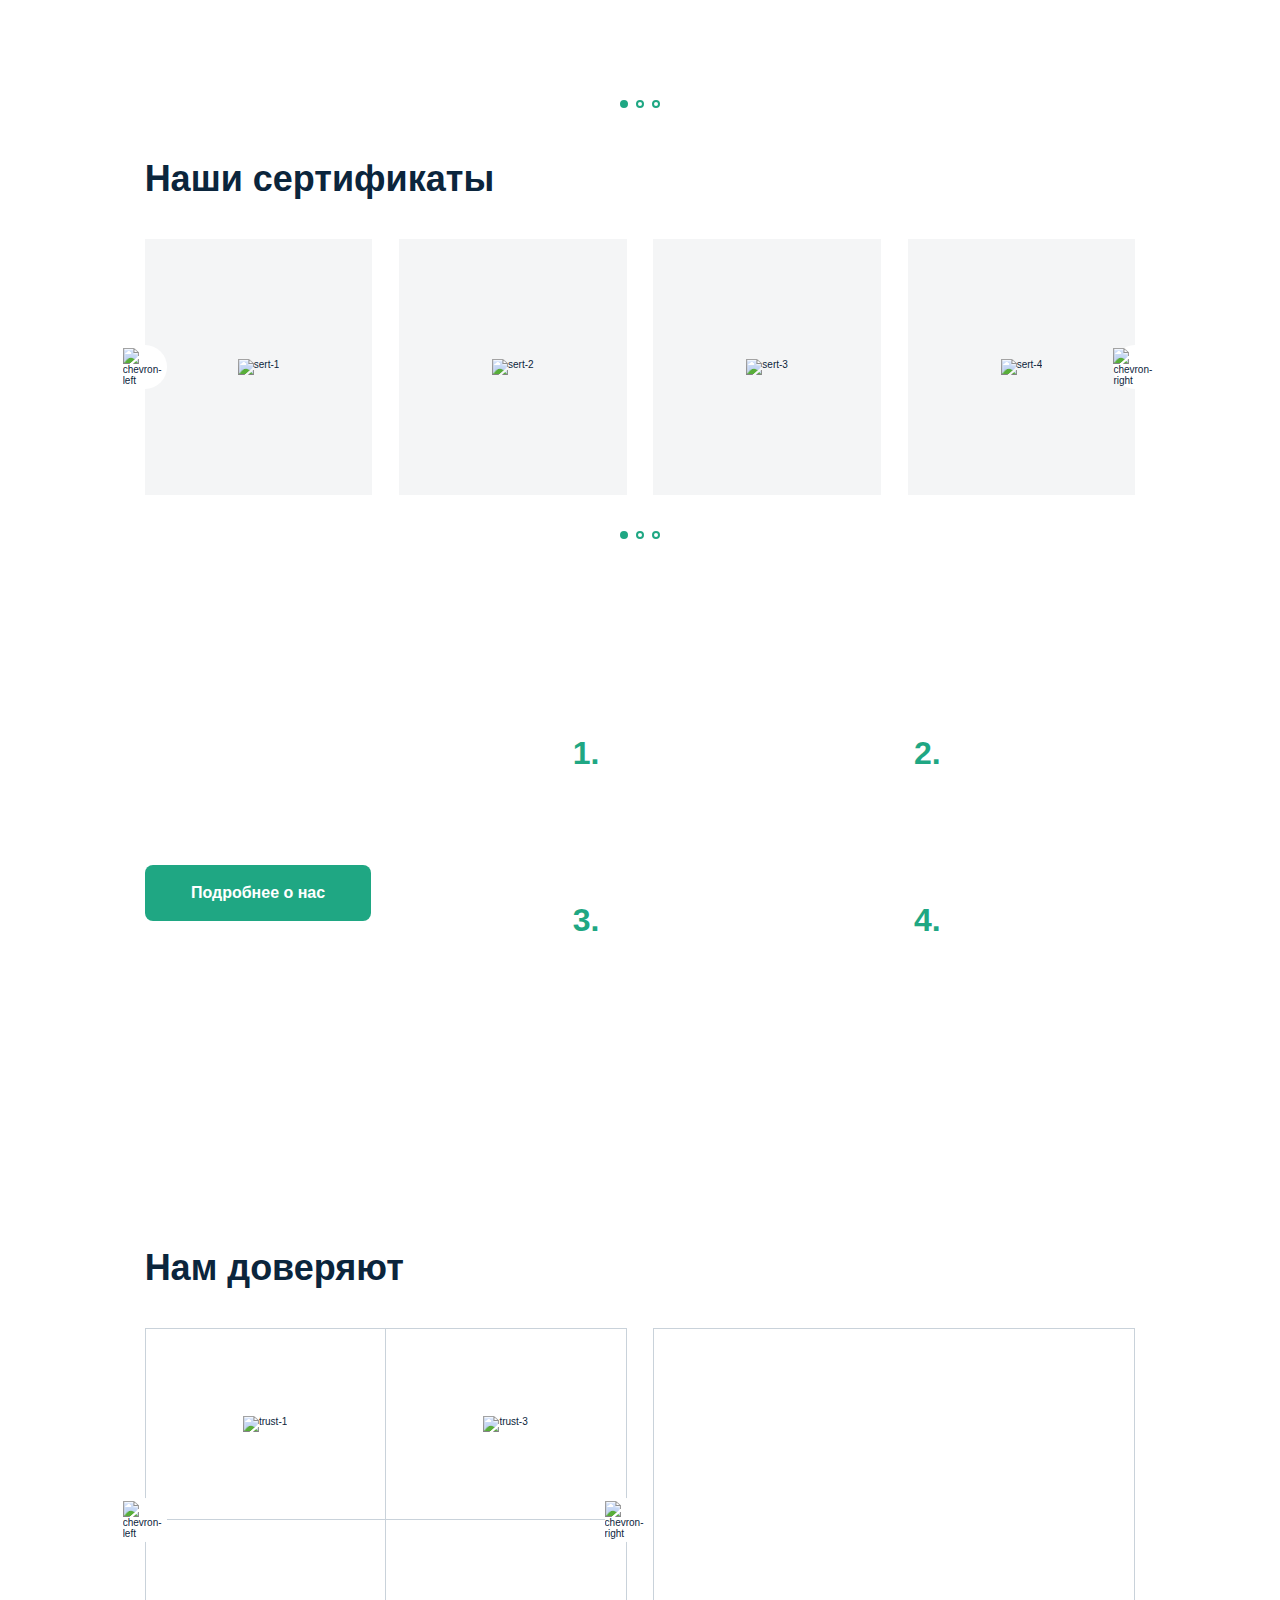
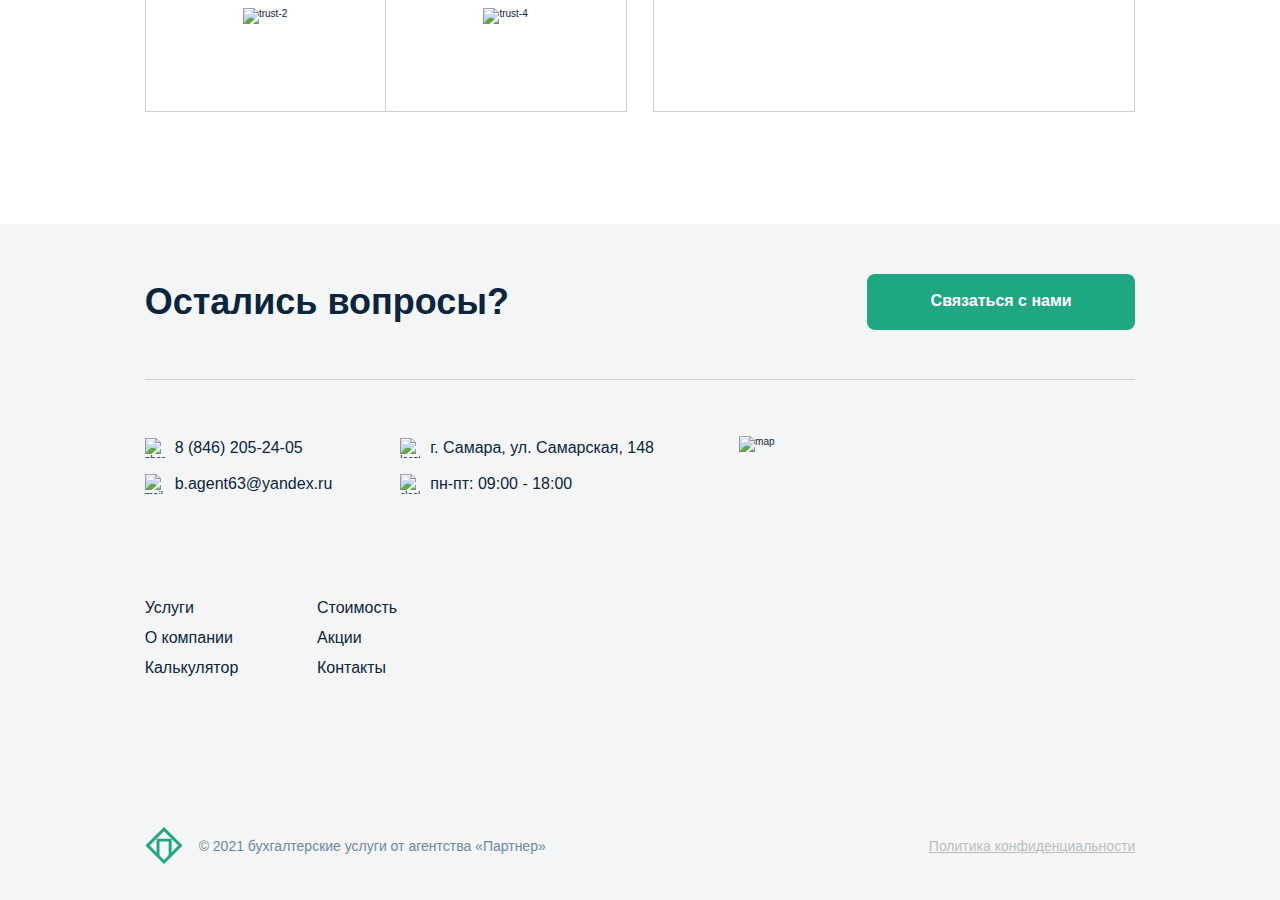
==== commit 762620ac: "5.03/3" ====
--- a/index.html
+++ b/index.html
@@ -12,6 +12,7 @@
 
 
 <body>
+
   <header class="header">
     <div class="header__top container">
       <div class="top-left">
@@ -61,6 +62,7 @@
 
   <main>
     <div id="home" class="home">
+
       <section class="main-header">
         <div class="main-header-container">
           <p>
@@ -191,56 +193,47 @@
                       </select>
                   </div>
                 </div>
+
                 <div class="services__bottom-left-sliders">
+
                   <div class="slider-block">
                     <div class="slider-block__label" >
-                      <label for="Operations">
+                      <label for="operation">
                         Операции
                         <img src="icons/slider-icon.svg" alt="slider-icon">
                       </label>
                       <p>от 23</p>
                     </div>
-
+                    <div class="value-1">23</div>
                     <input
+                        id="operation"
                         type="range"
-                        min="1"
+                        min="0"
                         max="100"
-                        value="50"
-                        class="slider-input"
-                        list="tickmarks"
-                        id="Operations">
-                    <datalist id="tickmarks">
-                      <option value="0">
-                      <option value="25">
-                      <option value="50">
-                      <option value="75">
-                      <option value="100">
-                    </datalist>
-                  </div>
+                        step="1"
+                        value="23"
+                    >
+                  </div>
+
                   <div class="slider-block">
                     <div class="slider-block__label">
-                      <label for="Number-of-people">
+                      <label for="number_employees">
                         Кол-во человек
                         <img src="icons/slider-icon.svg" alt="slider-icon">
                       </label>
                       <p>от 7</p>
                     </div>
+                    <div class="value-2">7</div>
                     <input
+                        id="number_employees"
                         type="range"
-                        min="1"
+                        min="0"
                         max="100"
-                        value="50"
-                        class="slider-input"
-                        list="tickmarks-2"
-                        id="Number-of-people">
-                    <datalist id="tickmarks-2">
-                      <option value="1">
-                      <option value="25">
-                      <option value="50">
-                      <option value="75">
-                      <option value="100">
-                    </datalist>
-                  </div>
+                        step="1"
+                        value="7"
+                    >
+                  </div>
+
                 </div>
                 <p>* Точная стоимость услуг обговаривается индивидуально</p>
               </div>
@@ -367,9 +360,224 @@
         </div>
 
       </section>
+      <!-- /.rates container -->
+
+      <section class="stock">
+        <div class="stock__top">
+          <div class="stock__top-inner">
+            <div>
+              <h2>Акция! Скидка 20%</h2>
+              <p>При регистрации второго юридического лица</p>
+            </div>
+            <a href="#" class="btn-transparent">
+              <p>Подробнее</p>
+            </a>
+          </div>
+        </div>
+        <div class="stock__slider">
+          <div class="slider">
+            <div class="slider__item active"></div>
+            <div class="slider__item"></div>
+            <div class="slider__item"></div>
+          </div>
+        </div>
+      </section>
+      <!-- /.stock -->
+
+      <section class="certificates container">
+        <h2>Наши сертификаты</h2>
+        <div class="certificates__items">
+          <div class="arrow-left">
+            <a href="#">
+              <img src="icons/chevron-left.svg" alt="chevron-left">
+            </a>
+          </div>
+          <div class="certificates__item">
+            <img src="img/sert-1.svg" alt="sert-1">
+          </div>
+          <div class="certificates__item">
+            <img src="img/sert-2.svg" alt="sert-2">
+          </div>
+          <div class="certificates__item">
+            <img src="img/sert-3.svg" alt="sert-3">
+          </div>
+          <div class="certificates__item">
+            <img src="img/sert-4.svg" alt="sert-4">
+          </div>
+          <div class="arrow-right">
+            <a href="#">
+              <img src="icons/chevron-right.svg" alt="chevron-right">
+            </a>
+          </div>
+        </div>
+        <div class="certificates__slider">
+          <div class="slider">
+            <div class="slider__item active"></div>
+            <div class="slider__item"></div>
+            <div class="slider__item"></div>
+          </div>
+        </div>
+      </section>
+      <!-- /.certificates -->
+
+      <section class="benefit">
+        <div class="benefit-inner container">
+          <div class="benefit-inner__left">
+            <h2>В чем выгода<br>
+              работы с нами?
+            </h2>
+            <a href="#" class="btn-green">
+              Подробнее о нас
+            </a>
+          </div>
+          <div class="benefit-inner__right">
+            <div class="benefit-inner__items">
+              <div class="benefit-inner__item">
+                <p>1.</p>
+                <p>
+                  Оплата осуществляется лишь<br>
+                  за произведенную работу
+                </p>
+              </div>
+              <div class="benefit-inner__item">
+                <p>2.</p>
+                <p>
+                  Не нужно платить ежемесячную,<br>
+                  заработную плату, оплачивать<br>
+                  больничные, отпускные
+                </p>
+              </div>
+            </div>
+            <div class="benefit-inner__items">
+              <div class="benefit-inner__item">
+                <p>3.</p>
+                <p>
+                  Не требуется отчислять налоги<br>
+                  с заработной платы
+                </p>
+              </div>
+              <div class="benefit-inner__item">
+                <p>4.</p>
+                <p>
+                  Нет необходимости осуществлять<br>
+                  иные социальные выплаты
+                </p>
+              </div>
+            </div>
+          </div>
+
+        </div>
+
+      </section>
+      <!-- /benefit -->
+
+      <section class="trust container">
+        <h2>Нам доверяют</h2>
+        <div class="trust__content">
+          <div class="trust__content-left">
+            <div class="arrow-left">
+              <a href="#">
+                <img src="icons/chevron-left.svg" alt="chevron-left">
+              </a>
+            </div>
+            <div class="trust__content-left-items">
+              <div class="trust__content-left-item">
+                <img src="img/trust-1.svg" alt="trust-1">
+              </div>
+              <div class="trust__content-left-item">
+                <img src="img/trust-2.svg" alt="trust-2">
+              </div>
+            </div>
+            <div class="trust__content-left-items">
+              <div class="trust__content-left-item">
+                <img src="img/trust-3.svg" alt="trust-3">
+              </div>
+              <div class="trust__content-left-item">
+                <img src="img/trust-4.svg" alt="trust-4">
+              </div>
+            </div>
+            <a href="#">
+              <div class="arrow-right">
+                <img src="icons/chevron-right.svg" alt="chevron-right">
+              </div>
+            </a>
+          </div>
+          <div class="trust__content-right"></div>
+        </div>
+      </section>
+      <!-- /.trust -->
+
+      <footer class="footer container">
+        <div class="footer__heading">
+          <h2>Остались вопросы?</h2>
+          <a href="#" class="btn-green">
+            Связаться  с нами
+          </a>
+        </div>
+        <div class="footer__center">
+          <div class="footer__center-content">
+            <div class="footer__center-content-top">
+              <div class="content-top-items">
+                <div>
+                  <img src="icons/phone.svg" alt="phone">
+                  <p>8 (846) 205-24-05</p>
+                </div>
+                <div>
+                  <img src="icons/mail.svg" alt="mail">
+                  <p>b.agent63@yandex.ru</p>
+                </div>
+              </div>
+              <div class="content-top-items">
+                <div>
+                  <img src="icons/location-marker.svg" alt="location">
+                  <p>г. Самара, ул. Самарская, 148</p>
+                </div>
+                <div>
+                  <img src="icons/clock.svg" alt="clock">
+                  <p>пн-пт: 09:00 - 18:00</p>
+                </div>
+              </div>
+            </div>
+            <div class="footer__center-content-bottom">
+              <div>
+                <a href="#">Услуги</a>
+                <a href="#">О компании</a>
+                <a href="#">Калькулятор</a>
+              </div>
+              <div>
+                <a href="#">Стоимость</a>
+                <a href="#">Акции</a>
+                <a href="#">Контакты</a>
+              </div>
+            </div>
+
+          </div>
+          <div class="footer__center-map">
+            <img src="img/footer-map.svg" alt="map">
+          </div>
+        </div>
+        <div class="footer__bottom">
+          <div class="footer__bottom-left">
+            <img src="icons/Logo.svg" alt="logo">
+            <p>© 2021 бухгалтерские услуги от агентства «Партнер»</p>
+          </div>
+          <div class="footer__bottom-right">
+            <a href="#">Политика конфиденциальности</a>
+          </div>
+
+        </div>
+
+      </footer>
+      <!-- /.footer -->
+
+
+
+
     </div>
   </main>
-
+  <script src="https://ajax.googleapis.com/ajax/libs/jquery/3.5.1/jquery.min.js">
+  </script>
+  <script src="js/script.js"></script>
 </body>
 
 </html>
--- a/sass/style.css
+++ b/sass/style.css
@@ -1,3 +1,4 @@
+@charset "UTF-8";
 *,
 *::after,
 *::before {
@@ -20,6 +21,7 @@
   max-width: 1440px;
   margin: 0 auto;
   color: #0B253C;
+  background-color: #FFFFFF;
 }
 
 a {
@@ -47,8 +49,8 @@
 }
 
 .container {
-  max-width: 100%;
-  padding: 0 11.46%;
+  width: 100%;
+  padding: 0 11.3%;
 }
 
 h1 {
@@ -117,77 +119,42 @@
   background-color: #1FA783;
 }
 
-.slider-block {
-  width: 100%;
-  height: 100%;
-  padding-right: 3.2rem;
+.slider-block .value-1,
+.slider-block .value-2 {
+  text-align: end;
+  font-weight: bold;
+  font-size: 1.6rem;
+  width: 100%;
+  height: 4rem;
+  line-height: 2.4rem;
+  color: #1FA783;
+  margin-top: 1rem;
+  letter-spacing: 0.07rem;
 }
 .slider-block input[type=range] {
+  display: block;
   -webkit-appearance: none;
-  width: 100%;
-}
-.slider-block input[type=range]:focus {
-  outline: none;
-}
-.slider-block input[type=range]::-webkit-slider-runnable-track {
-  width: 100%;
-  height: 0.3rem;
+  background-color: #C9D2DA;
+  width: 100%;
+  height: 3px;
+  border-radius: 3px;
+  outline: 0;
+}
+.slider-block input[type=range]::-webkit-slider-thumb {
+  -webkit-appearance: none;
+  background-color: #1FA783;
+  width: 0.8rem;
+  height: 1.8rem;
+  border-radius: 2px;
   cursor: pointer;
-  background: #1FA783;
-}
-.slider-block input[type=range]::-webkit-slider-thumb {
-  height: 1.8rem;
-  width: 0.8rem;
-  border-radius: 0.2rem;
-  background: #1FA783;
-  cursor: pointer;
-  -webkit-appearance: none;
-  margin-top: -0.75rem;
-}
-.slider-block input[type=range]:focus::-webkit-slider-runnable-track {
-  background: #1FA783;
-}
-.slider-block input[type=range]::-moz-range-track {
-  width: 100%;
-  height: 0.3rem;
-  cursor: pointer;
-  background: #1FA783;
-}
-.slider-block input[type=range]::-moz-range-thumb {
-  height: 1.8rem;
-  width: 0.8rem;
-  border-radius: 0.2rem;
-  background: #1FA783;
-  cursor: pointer;
-  margin-top: -0.75rem;
-}
-.slider-block input[type=range]::-ms-track {
-  width: 100%;
-  height: 0.3rem;
-  cursor: pointer;
-  background: transparent;
-  border-color: transparent;
-  color: transparent;
-}
-.slider-block input[type=range]::-ms-fill-lower {
-  background: #1FA783;
-}
-.slider-block input[type=range]::-ms-fill-upper {
-  background: #1FA783;
-}
-.slider-block input[type=range]::-ms-thumb {
-  height: 1.8rem;
-  width: 0.8rem;
-  border-radius: 0.2rem;
-  background: #1FA783;
-  cursor: pointer;
-  margin-top: -0.75rem;
-}
-.slider-block input[type=range]:focus::-ms-fill-lower {
-  background: #1FA783;
-}
-.slider-block input[type=range]:focus::-ms-fill-upper {
-  background: #1FA783;
+  transition: 0.3s ease-in-out;
+}
+.slider-block ​ input[type=range]::-webkit-slider-thumb:hover {
+  background-color: white;
+  border: 2px solid #e74c3c;
+}
+.slider-block input[type=range]::-webkit-slider-thumb:active {
+  transform: scale(1.6);
 }
 
 .btn-transparent {
@@ -204,11 +171,11 @@
   font-size: 1.6rem;
   font-weight: 700;
   line-height: 1.84rem;
-  padding-left: 1rem;
 }
 .btn-transparent img {
   width: 1.6rem;
   height: 1.6rem;
+  margin-right: 1rem;
 }
 
 .btn-green {
@@ -315,7 +282,7 @@
 }
 
 .card-active {
-  background-image: url("../img/card-active.svg");
+  background-image: url("../img/card-active-bg.svg");
   background-repeat: no-repeat;
   background-size: cover;
   background-position: center;
@@ -335,6 +302,34 @@
 }
 .card-active .card__content-item p {
   color: #FFFFFF;
+}
+
+.arrow-left {
+  display: flex;
+  justify-content: center;
+  align-items: center;
+  width: 4.4rem;
+  height: 4.4rem;
+  border-radius: 50%;
+  background-color: #FFFFFF;
+  position: absolute;
+  top: 50%;
+  left: 0;
+  transform: translateX(-50%) translateY(-50%);
+}
+
+.arrow-right {
+  display: flex;
+  justify-content: center;
+  align-items: center;
+  width: 4.4rem;
+  height: 4.4rem;
+  border-radius: 50%;
+  background-color: #FFFFFF;
+  position: absolute;
+  top: 50%;
+  right: 0;
+  transform: translateX(50%) translateY(-50%);
 }
 
 .form-block {
@@ -359,16 +354,121 @@
   line-height: 24px;
   text-align: left;
   appearance: none;
-  background-image: url("../img/Frame 9.svg");
+  -webkit-appearance: none;
+  background-image: url("../icons/arrow.svg");
   background-repeat: no-repeat;
   background-size: 2rem auto, 100%;
   background-position: right 0.7em top 50%, 0 0;
 }
 
+.footer {
+  height: 67.6rem;
+  background-color: #F4F5F6;
+}
+.footer__heading {
+  height: 15.6rem;
+  border-bottom: 1px solid #C9D2DA;
+  display: flex;
+  justify-content: space-between;
+  align-items: center;
+}
+.footer__heading .btn-green {
+  width: 27.1%;
+}
+.footer__center {
+  height: 41.2rem;
+  display: flex;
+  padding: 5.6rem 0;
+}
+.footer__center-content {
+  width: 60%;
+  height: 100%;
+}
+.footer__center-content-top {
+  display: flex;
+  height: 50%;
+}
+.footer__center-content-top .content-top-items {
+  width: 43%;
+}
+.footer__center-content-top .content-top-items div {
+  display: flex;
+  justify-content: flex-start;
+  align-items: center;
+}
+.footer__center-content-top .content-top-items div img {
+  width: 2rem;
+  height: 2rem;
+}
+.footer__center-content-top .content-top-items div p {
+  padding-left: 1rem;
+  font-size: 16px;
+  font-weight: 400;
+  line-height: 24px;
+}
+.footer__center-content-top .content-top-items div:last-child {
+  padding-top: 1.2rem;
+}
+.footer__center-content-bottom {
+  display: flex;
+  height: 48%;
+  padding-top: 1rem;
+  padding-bottom: 5rem;
+}
+.footer__center-content-bottom div {
+  height: 100%;
+  width: 29%;
+  display: flex;
+  flex-direction: column;
+  justify-content: space-between;
+  align-items: flex-start;
+  font-size: 16px;
+  font-weight: 400;
+  line-height: 24px;
+}
+.footer__center-map {
+  width: 40%;
+  height: 100%;
+}
+.footer__bottom {
+  height: 10.8rem;
+  display: flex;
+  justify-content: space-between;
+  align-items: center;
+}
+.footer__bottom-left {
+  display: flex;
+  justify-content: flex-start;
+  align-items: center;
+}
+.footer__bottom-left img {
+  width: 3.8rem;
+  height: 3.8rem;
+}
+.footer__bottom-left p {
+  font-size: 14px;
+  font-weight: 400;
+  line-height: 24px;
+  color: #6F889C;
+  padding-left: 1.6rem;
+}
+.footer__bottom-right {
+  display: flex;
+  justify-content: flex-end;
+  align-items: center;
+}
+.footer__bottom-right a {
+  font-size: 14px;
+  font-weight: 400;
+  line-height: 24px;
+  color: rgba(111, 136, 156, 0.5);
+  text-decoration: underline;
+}
+
 .main-header {
   height: 53.6rem;
   width: 100%;
-  background-image: url("../img/main-header.svg");
+  background-image: url("../img/main-header-bg.svg");
   background-repeat: no-repeat;
   background-size: cover;
   background-position: right;
@@ -402,7 +502,7 @@
   color: #1FA783;
 }
 .main-header-container .btn-green {
-  width: 25.5rem;
+  width: 40%;
   margin-bottom: 7rem;
 }
 
@@ -413,7 +513,6 @@
 .header__top {
   height: 8.4rem;
   display: flex;
-  background-color: #FFFFFF;
 }
 .header__top .top-left {
   width: 48%;
@@ -489,12 +588,60 @@
 }
 .header__nav-container a {
   width: 25%;
+  display: flex;
+  justify-content: center;
+  align-items: center;
+}
+
+.stock {
+  width: 77.4%;
+  margin: 0 11.3%;
+  height: 35.2rem;
+}
+.stock__top {
+  background-image: url("../img/stock-bg.svg");
+  background-repeat: no-repeat;
+  background-size: cover;
+  background-position: center;
+  position: relative;
+  height: 30.08rem;
+  width: 100%;
+}
+.stock__top-inner {
+  position: absolute;
+  width: 100%;
+  height: 100%;
+  top: 0;
+  left: 0;
+  z-index: 50;
+  padding: 6rem 6.5rem;
+  display: flex;
+  flex-direction: column;
+  justify-content: space-between;
+  align-items: flex-start;
+  color: #FFFFFF;
+}
+.stock__top-inner div p {
+  font-size: 16px;
+  font-weight: 400;
+  line-height: 24px;
+  margin-top: 1rem;
+}
+.stock__top-inner .btn-transparent {
+  width: 18.4%;
+  color: #FFFFFF;
+  border-color: #FFFFFF;
+}
+.stock__slider {
+  width: 100%;
+  height: 4.4rem;
+  display: flex;
+  justify-content: center;
+  align-items: flex-end;
 }
 
 .your-time {
-  width: 100%;
   height: 54.4rem;
-  background-color: #E5E5E5;
   padding-top: 7.4rem;
   padding-bottom: 8.6rem;
   display: flex;
@@ -540,7 +687,7 @@
   top: 0;
   left: 0;
   z-index: 50;
-  background-image: url("../img/your-time.svg");
+  background-image: url("../img/your-time-bg.svg");
   background-repeat: no-repeat;
   background-size: cover;
   background-position: right;
@@ -571,7 +718,7 @@
   line-height: 20px;
 }
 .your-time__block .block-item:last-child .block-inner .inner .btn-transparent {
-  width: 21.1rem;
+  width: 100%;
   align-self: center;
   color: #FFFFFF;
   border: 2px solid #FFFFFF;
@@ -584,13 +731,14 @@
   font-weight: 400;
   line-height: 24px;
   color: #6F889C;
+  text-align: center;
   align-self: center;
 }
 
 .services {
   width: 100%;
   height: 91.6rem;
-  background-image: url("../img/services.svg");
+  background-image: url("../img/services-bg.svg");
   background-repeat: no-repeat;
   background-size: cover;
   background-position: center;
@@ -624,7 +772,7 @@
   color: #6F889C;
 }
 .services__top-left .btn-transparent {
-  width: 24.3rem;
+  width: 50.94%;
 }
 .services__top-left .btn-transparent p {
   color: #1FA783;
@@ -676,8 +824,7 @@
 .services__bottom-left {
   width: 70%;
   height: 100%;
-  padding-top: 1.2rem;
-  padding-bottom: 1.9rem;
+  padding: 1.2rem 3% 1.9rem 0;
   display: flex;
   flex-direction: column;
   justify-content: space-between;
@@ -695,14 +842,15 @@
   height: 7rem;
 }
 .services__bottom-left-sliders .slider-block {
-  width: 50%;
+  width: 45%;
+  height: 100%;
+  margin-right: 5%;
 }
 .services__bottom-left-sliders .slider-block__label {
   display: flex;
   display: flex;
   justify-content: space-between;
   align-items: center;
-  margin-bottom: 2.2rem;
 }
 .services__bottom-left-sliders .slider-block__label label {
   font-size: 16px;
@@ -786,7 +934,6 @@
 }
 
 .rates {
-  width: 100%;
   height: 83.5rem;
   padding-top: 8.17rem;
   padding-bottom: 8rem;
@@ -840,4 +987,151 @@
   color: #1FA783;
 }
 
+.certificates {
+  height: 43rem;
+  padding-top: 4.3rem;
+}
+.certificates h2 {
+  text-align: left;
+}
+.certificates__items {
+  width: 100%;
+  height: 25.6rem;
+  display: flex;
+  justify-content: space-between;
+  align-items: center;
+  margin-top: 4rem;
+  position: relative;
+}
+.certificates__item {
+  width: 23%;
+  height: 100%;
+  background-color: #F4F5F6;
+  display: flex;
+  justify-content: center;
+  align-items: center;
+}
+.certificates__slider {
+  width: 100%;
+  height: 4.4rem;
+  display: flex;
+  justify-content: center;
+  align-items: flex-end;
+}
+
+.benefit {
+  width: 100%;
+  height: 52rem;
+  background-image: url("../img/benefit-bg.svg");
+  background-repeat: no-repeat;
+  background-size: cover;
+  background-position: center;
+  position: relative;
+  margin-top: 9rem;
+}
+.benefit .benefit-inner {
+  width: 100%;
+  height: 100%;
+  position: absolute;
+  top: 0;
+  left: 0;
+  z-index: 50;
+  padding-bottom: 14.6rem;
+  padding-top: 10rem;
+  display: flex;
+}
+.benefit .benefit-inner__left {
+  width: 43.2%;
+  padding-top: 2rem;
+}
+.benefit .benefit-inner__left h2 {
+  color: #FFFFFF;
+}
+.benefit .benefit-inner__left .btn-green {
+  width: 53%;
+  margin-top: 2.7rem;
+}
+.benefit .benefit-inner__right {
+  width: 56.8%;
+  height: 100%;
+}
+.benefit .benefit-inner__items {
+  display: flex;
+  width: 100%;
+  height: 50%;
+}
+.benefit .benefit-inner__items:last-child {
+  padding-top: 3rem;
+}
+.benefit .benefit-inner__item {
+  width: 50%;
+  height: 100%;
+}
+.benefit .benefit-inner__item:nth-child(2), .benefit .benefit-inner__item:nth-child(4) {
+  padding-left: 6rem;
+}
+.benefit .benefit-inner__item p:nth-child(1) {
+  font-size: 32px;
+  font-weight: 700;
+  line-height: 37px;
+  text-align: left;
+  color: #1FA783;
+  margin-bottom: 1.5rem;
+}
+.benefit .benefit-inner__item p:nth-child(2) {
+  font-size: 16px;
+  font-weight: 400;
+  line-height: 24px;
+  text-align: left;
+  color: #FFFFFF;
+}
+
+.trust {
+  height: 46.5rem;
+  margin-top: 9.2rem;
+  margin-bottom: 11.2rem;
+}
+.trust__content {
+  width: 100%;
+  height: 38.4rem;
+  display: flex;
+  justify-content: space-between;
+  align-items: center;
+  margin-top: 4rem;
+}
+.trust__content-left {
+  width: 48.65%;
+  height: 100%;
+  display: flex;
+  flex-wrap: wrap;
+  position: relative;
+}
+.trust__content-left-items {
+  width: 50%;
+  height: 100%;
+}
+.trust__content-left-items:nth-child(2) {
+  border: 1px solid #C9D2DA;
+}
+.trust__content-left-items:nth-child(3) {
+  border-top: 1px solid #C9D2DA;
+  border-right: 1px solid #C9D2DA;
+  border-bottom: 1px solid #C9D2DA;
+}
+.trust__content-left-item {
+  width: 100%;
+  height: 50%;
+  display: flex;
+  justify-content: center;
+  align-items: center;
+}
+.trust__content-left-item:nth-child(1) {
+  border-bottom: 1px solid #C9D2DA;
+}
+.trust__content-right {
+  width: 48.65%;
+  height: 100%;
+  border: 1px solid #C9D2DA;
+}
+
 /*# sourceMappingURL=style.css.map */
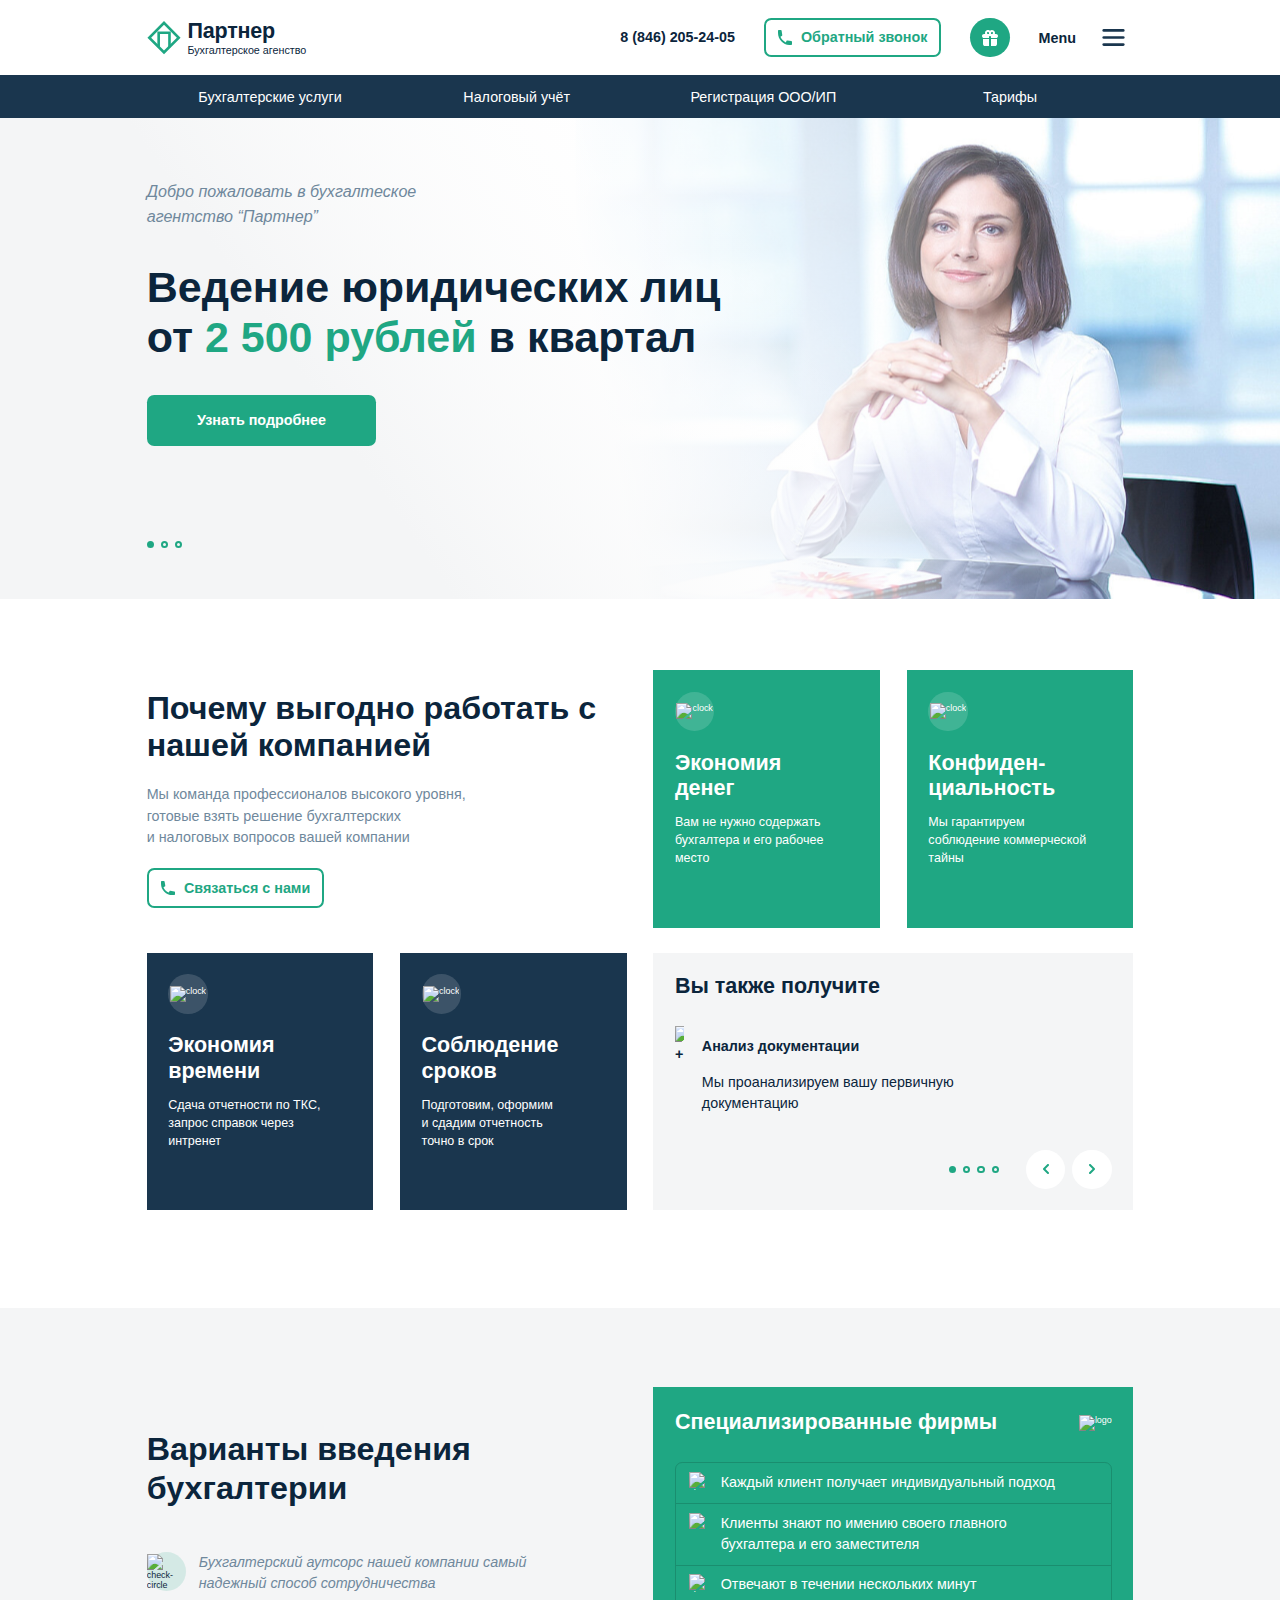
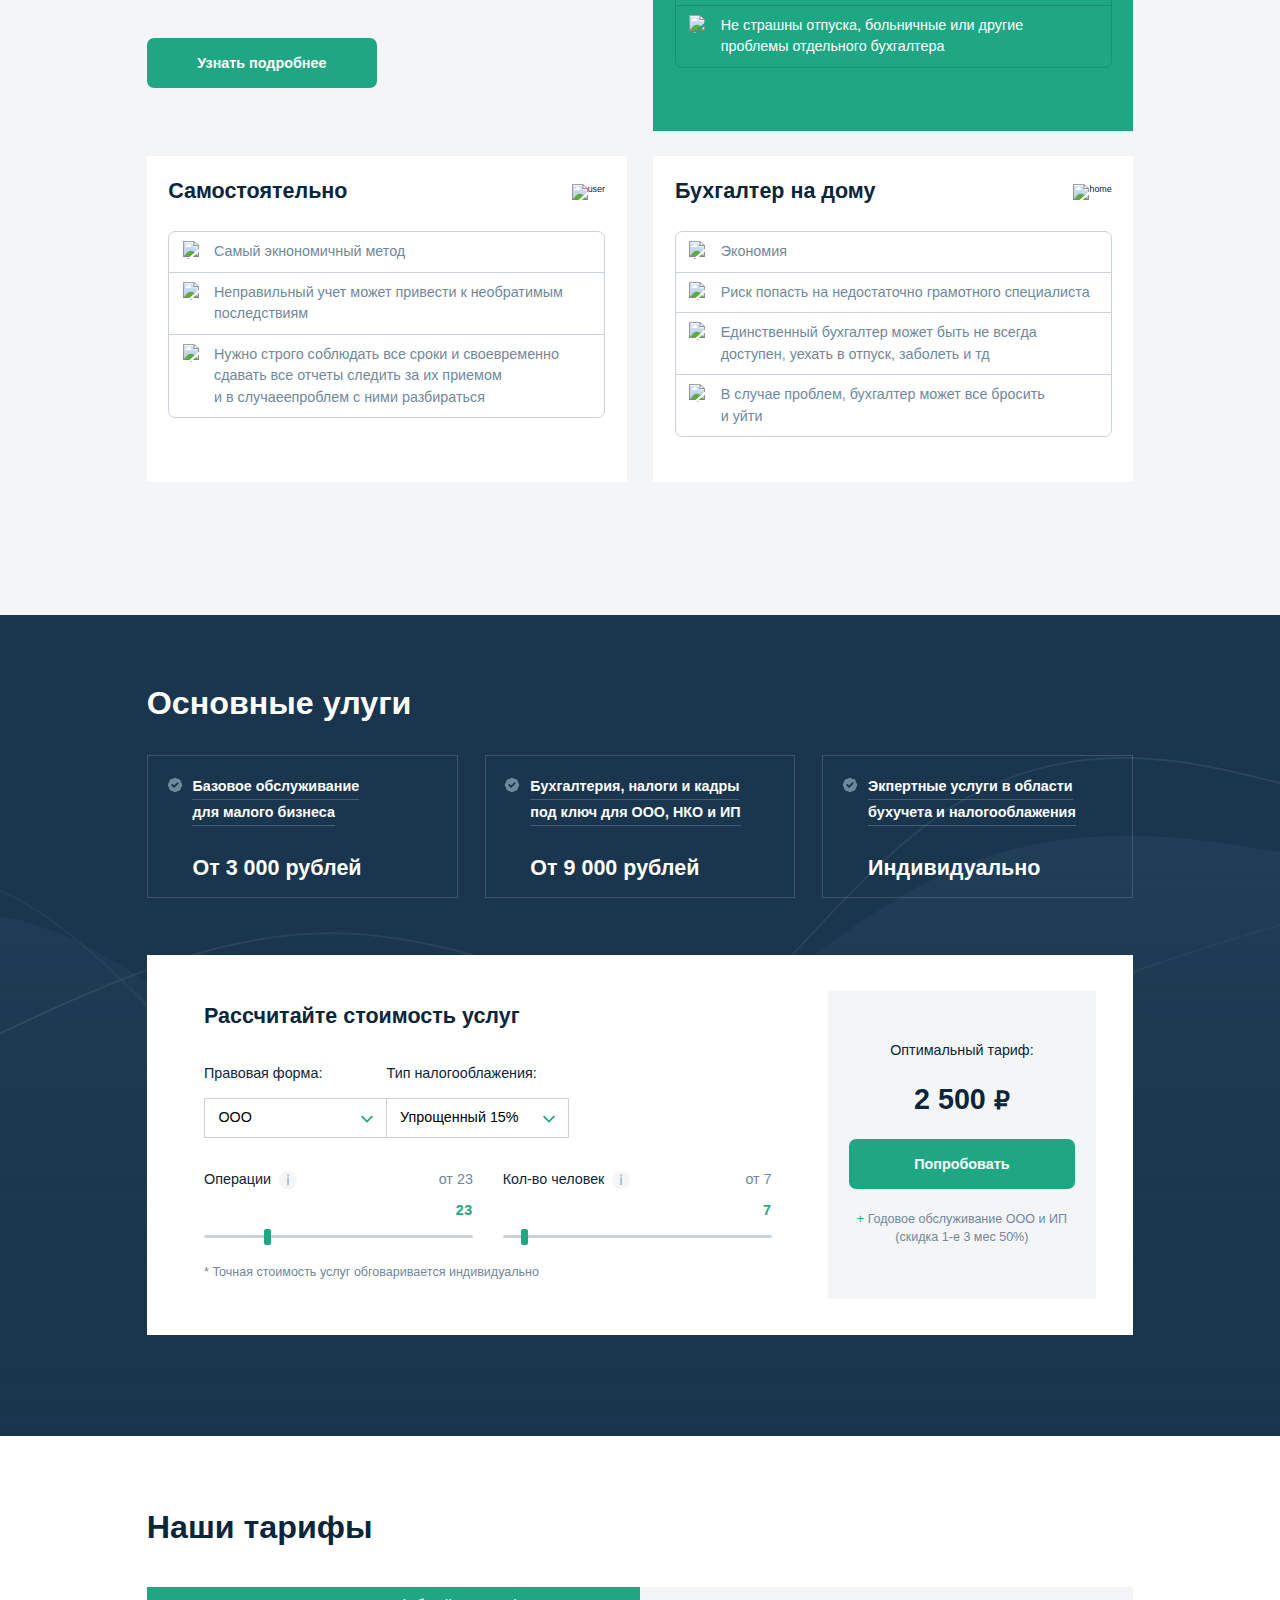
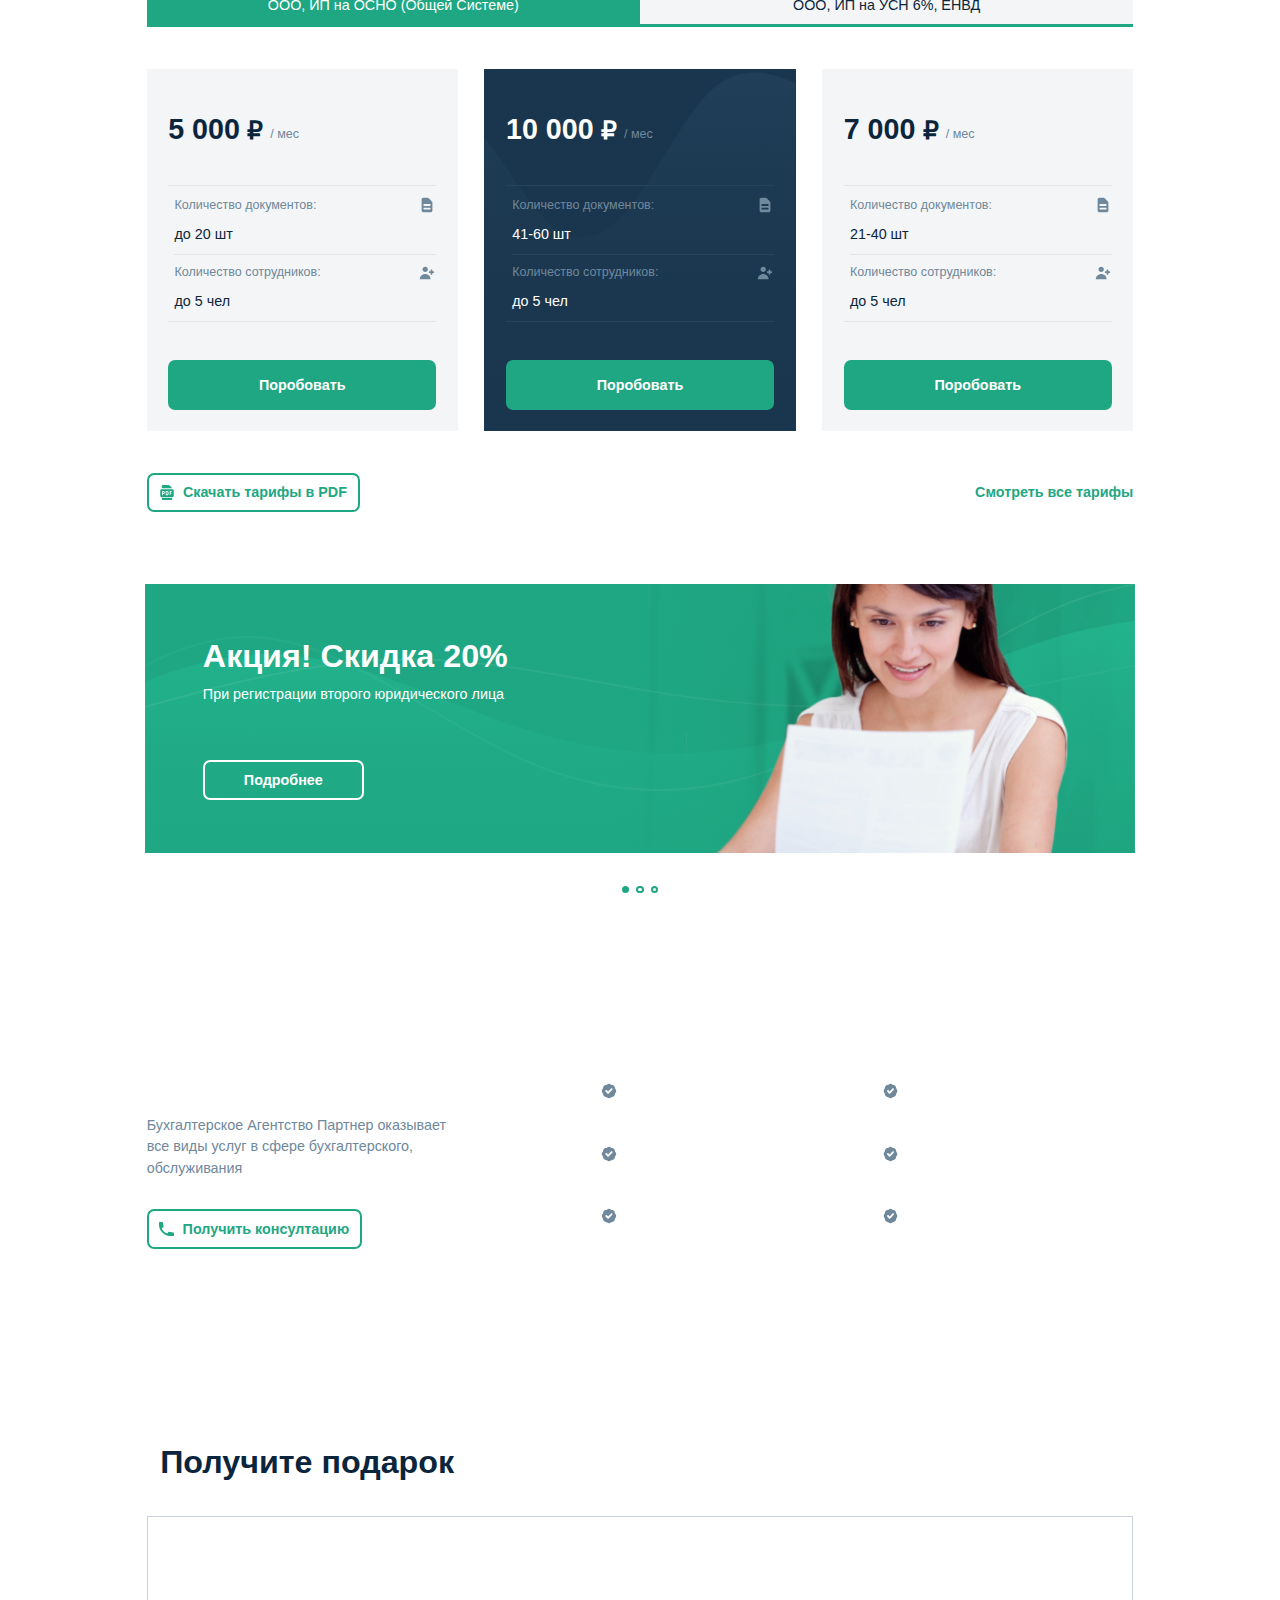
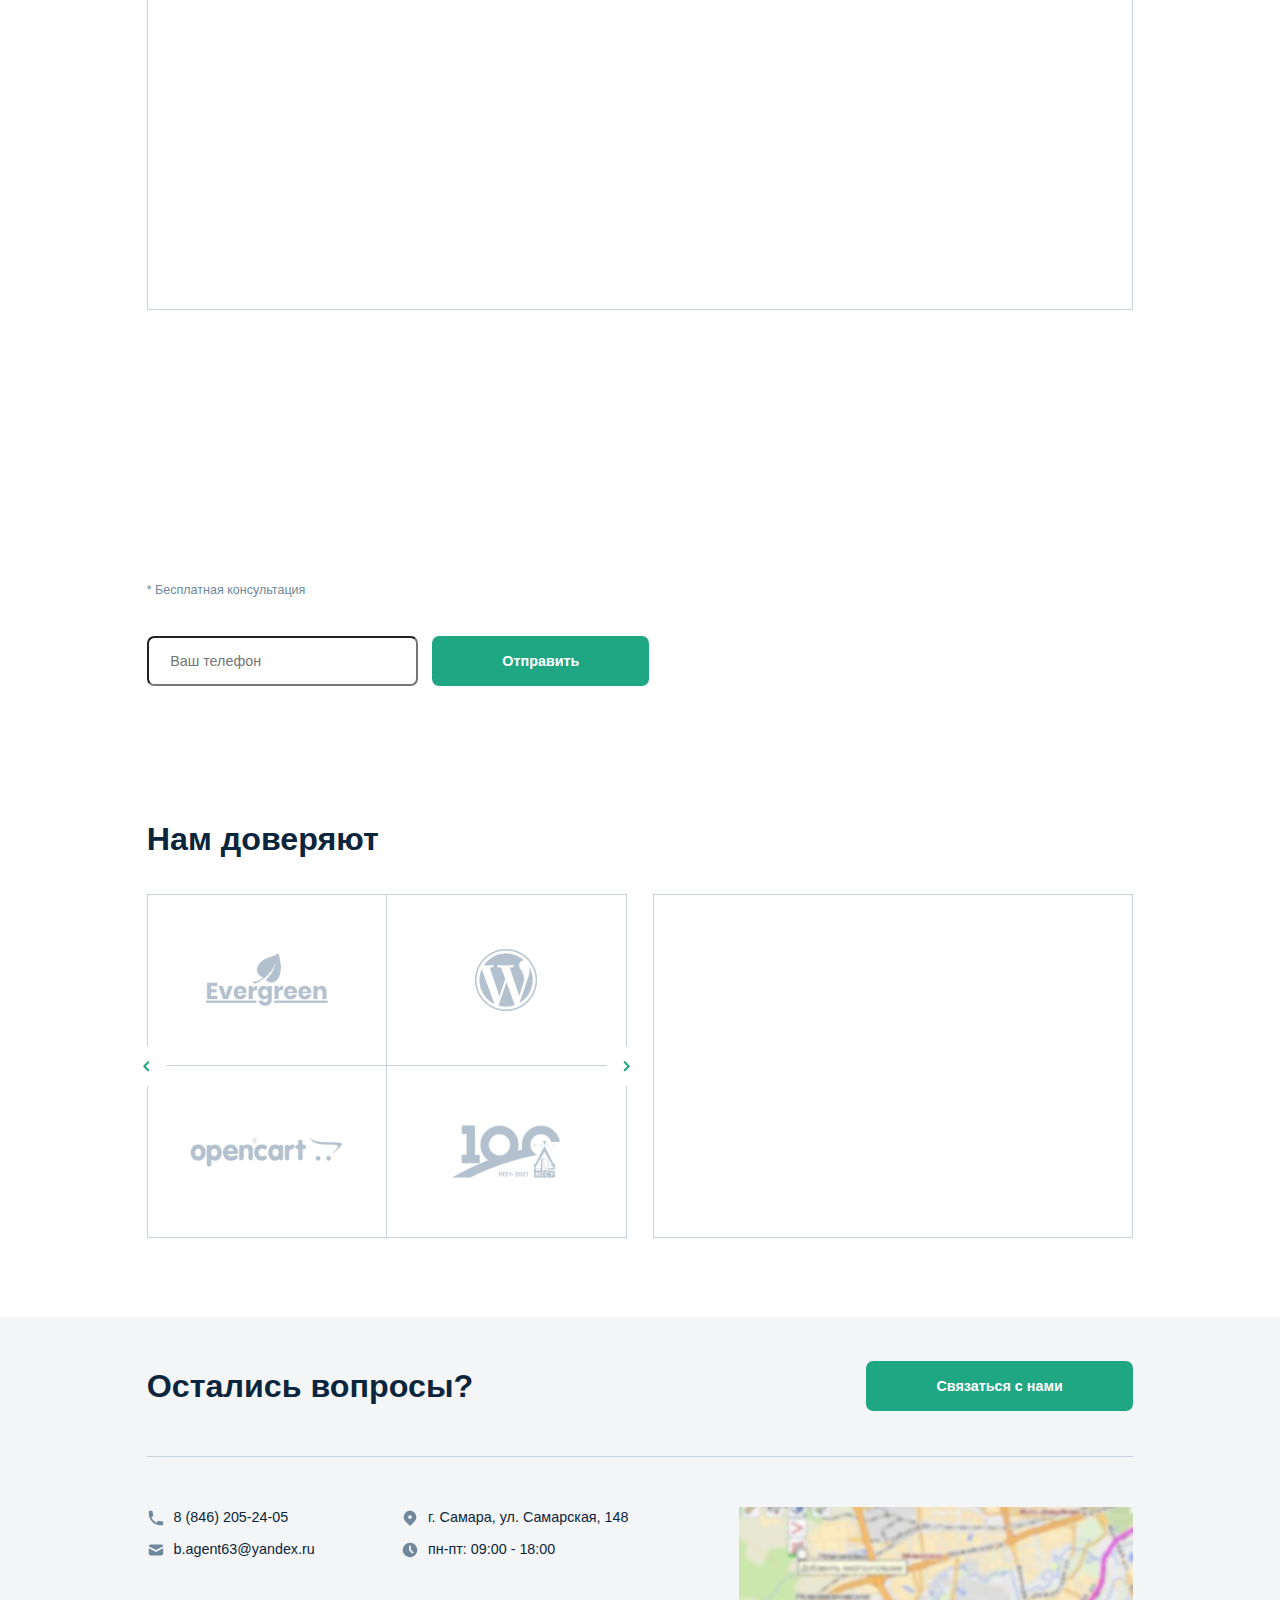
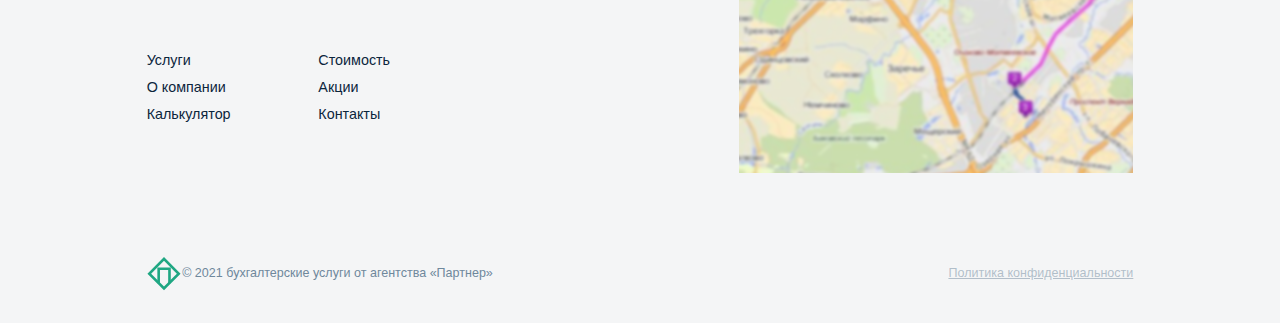
==== commit 8bd4a725: "12.03/5" ====
--- a/index.html
+++ b/index.html
@@ -61,7 +61,7 @@
   <!-- /.header -->
 
   <main>
-    <div id="home" class="home">
+    <div id="home" style="display: none" class="home">
 
       <section class="main-header">
         <div class="main-header-container">
@@ -248,6 +248,7 @@
               </div>
             </form>
         </div>
+        <!-- /.services-bottom -->
       </section>
       <!-- /.services -->
 
@@ -356,7 +357,9 @@
             <img src="icons/pdf-file-1.svg" alt="pdf-file-1">
             <p>Скачать тарифы в PDF</p>
           </a>
-          <p>Смотреть все тарифы</p>
+          <a href="#" class="rates__footer-last">
+            Смотреть все тарифы
+          </a>
         </div>
 
       </section>
@@ -469,7 +472,7 @@
         </div>
 
       </section>
-      <!-- /benefit -->
+      <!-- /.benefit -->
 
       <section class="trust container">
         <h2>Нам доверяют</h2>
@@ -507,74 +510,686 @@
       </section>
       <!-- /.trust -->
 
-      <footer class="footer container">
-        <div class="footer__heading">
-          <h2>Остались вопросы?</h2>
-          <a href="#" class="btn-green">
-            Связаться  с нами
+    </div>
+    <!-- /.home -->
+
+    <div id = "landing" class="landing">
+
+      <section class="main-header">
+        <div class="main-header-container">
+          <p>
+            Добро пожаловать в бухгалтеское<br>
+            агентство “Партнер”
+          </p>
+          <h1>
+            Ведение юридических лиц<br>
+            от <span>2 500 рублей</span> в квартал
+          </h1>
+          <a href="#" class="btn-green">Узнать подробнее</a>
+          <div class="slider">
+            <div class="slider__item active"></div>
+            <div class="slider__item"></div>
+            <div class="slider__item"></div>
+          </div>
+        </div>
+      </section>
+      <!-- /.main-header -->
+
+      <section class="landing-top container">
+        <div class="landing-top__heading">
+          <h2>Почему выгодно работать с нашей компанией</h2>
+          <p>Мы команда профессионалов высокого уровня,<br>
+            готовые взять решение бухгалтерских<br>
+            и налоговых вопросов вашей компании
+          </p>
+          <a href="#" class="btn-transparent">
+            <img src="icons/call.svg" alt="phone">
+            <p>Связаться с нами</p>
           </a>
-        </div>
-        <div class="footer__center">
-          <div class="footer__center-content">
-            <div class="footer__center-content-top">
-              <div class="content-top-items">
+
+        </div>
+        <div class="landing-top__right-1 card-basic-landing">
+          <div class="card-landing">
+            <div class="card-landing__icon block-img">
+              <img src="icons/cash.svg" alt="clock">
+            </div>
+            <p class="card-landing__heading">
+              Экономия<br>денег
+            </p>
+            <p class="card-landing__text">
+              Вам не нужно содержать<br>
+              бухгалтера и его рабочее<br>место
+            </p>
+          </div>
+
+        </div>
+        <div class="landing-top__right-2 card-basic-landing">
+          <div class="card-landing">
+            <div class="card-landing__icon block-img">
+              <img src="icons/eye-off.svg" alt="clock">
+            </div>
+            <p class="card-landing__heading">
+              Конфиден-<br>циальность
+            </p>
+            <p class="card-landing__text">
+              Мы гарантируем<br>
+              соблюдение коммерческой<br>тайны
+            </p>
+          </div>
+        </div>
+        <div class="landing-top__left-1 card-basic-landing">
+          <div class="card-landing">
+            <div class="card-landing__icon block-img">
+              <img src="icons/clock-2.svg" alt="clock">
+            </div>
+            <p class="card-landing__heading">
+              Экономия<br>времени
+            </p>
+            <p class="card-landing__text">
+              Сдача отчетности по ТКС,<br>
+              запрос справок через<br>интренет
+            </p>
+          </div>
+        </div>
+        <div class="landing-top__left-2 card-basic-landing">
+          <div class="card-landing">
+            <div class="card-landing__icon block-img">
+              <img src="icons/bell.svg" alt="clock">
+            </div>
+            <p class="card-landing__heading">
+              Соблюдение<br>сроков
+            </p>
+            <p class="card-landing__text">
+              Подготовим, оформим<br>
+              и сдадим отчетность<br>точно в срок
+            </p>
+          </div>
+        </div>
+        <div class="landing-top__slider">
+          <p class="landing-top__slider-heading">
+            Вы также получите
+          </p>
+          <div class="landing-top__slider-center">
+            <div class="lts-center-img">
+              <img src="icons/+.svg" alt="+">
+            </div>
+            <div class="lts-center-text">
+              <p>Анализ документации</p>
+              <p>
+                Мы проанализируем вашу первичную<br>
+                документацию
+              </p>
+            </div>
+
+          </div>
+
+          <div class="landing-top__slider-bottom">
+            <div class="slider">
+              <div class="slider__item active"></div>
+              <div class="slider__item"></div>
+              <div class="slider__item"></div>
+              <div class="slider__item"></div>
+            </div>
+            <div class="arrow-left-plain">
+              <a href="#">
+                <img src="icons/chevron-left.svg" alt="chevron-left">
+              </a>
+            </div>
+            <div class="arrow-right-plain">
+              <a href="#">
+                <img src="icons/chevron-right.svg" alt="chevron-right">
+              </a>
+            </div>
+
+          </div>
+
+        </div>
+      </section>
+      <!-- /.landing-top -->
+
+      <section class="options">
+        <div class="options-i container">
+          <div class="options-i__left-top">
+            <p>Варианты введения бухгалтерии</p>
+            <div>
+              <div class="block-img">
+                <img src="icons/check-circle.svg" alt="check-circle">
+              </div>
+              <p>Бухгалтерский аутсорс нашей компании самый<br>
+                надежный способ сотрудничества
+              </p>
+            </div>
+            <a href="#" class="btn-green">
+              Узнать подробнее
+            </a>
+          </div>
+
+          <div class="options-i__right-top">
+            <div class="card-options">
+              <div class="card-options__heading">
+                <p>Специализированные фирмы</p>
+                <img src="icons/logo-white.svg" alt="logo">
+              </div>
+              <div class="card-options__text">
+                <div class="text-inner">
+                  <img src="icons/check-circle-white.svg" alt="check-circle">
+                  <p>Каждый клиент получает индивидуальный подход</p>
+                </div>
+                <div class="text-inner">
+                  <img src="icons/check-circle-white.svg" alt="check-circle">
+                  <p>Клиенты знают по имению своего главного<br>
+                    бухгалтера и его заместителя</p>
+                </div>
+                <div class="text-inner">
+                  <img src="icons/check-circle-white.svg" alt="check-circle">
+                  <p>Отвечают в течении нескольких минут</p>
+                </div>
+                <div class="text-inner">
+                  <img src="icons/check-circle-white.svg" alt="check-circle">
+                  <p>Не страшны отпуска, больничные или другие<br>
+                    проблемы отдельного бухгалтера</p>
+                </div>
+              </div>
+            </div>
+          </div>
+
+          <div class="options-i__left-bottom">
+            <div class="card-options">
+              <div class="card-options__heading">
+                <p>Самостоятельно</p>
+                <img src="icons/user.svg" alt="user">
+              </div>
+              <div class="card-options__text">
+                <div class="text-inner">
+                  <img src="icons/check-circle-green.svg" alt="check-circle-green">
+                  <p>Самый экнономичный метод</p>
+                </div>
+                <div class="text-inner">
+                  <img src="icons/minus-circle.svg" alt="minus-circle">
+                  <p>
+                    Неправильный учет может привести к необратимым<br>
+                    последствиям
+                  </p>
+                </div>
+                <div class="text-inner">
+                  <img src="icons/minus-circle.svg" alt="minus-circle">
+                  <p>
+                    Нужно строго соблюдать все сроки и своевременно<br>
+                    сдавать все отчеты следить за их приемом<br>
+                    и в случаеепроблем с ними разбираться
+                  </p>
+                </div>
+              </div>
+            </div>
+          </div>
+
+          <div class="options-i__right-bottom">
+            <div class="card-options">
+              <div class="card-options__heading">
+                <p>Бухгалтер на дому</p>
+                <img src="icons/home.svg" alt="home">
+              </div>
+              <div class="card-options__text">
+                <div class="text-inner">
+                  <img src="icons/check-circle-green.svg" alt="check-circle-green">
+                  <p>Экономия</p>
+                </div>
+                <div class="text-inner">
+                  <img src="icons/minus-circle.svg" alt="minus-circle">
+                  <p>
+                    Риск попасть на недостаточно грамотного специалиста
+                  </p>
+                </div>
+                <div class="text-inner">
+                  <img src="icons/minus-circle.svg" alt="minus-circle">
+                  <p>
+                    Единственный бухгалтер может быть не всегда<br>
+                    доступен, уехать в отпуск, заболеть и тд
+                  </p>
+                </div>
+                <div class="text-inner">
+                  <img src="icons/minus-circle.svg" alt="minus-circle">
+                  <p>
+                    В случае проблем, бухгалтер может все бросить<br>
+                    и уйти
+                  </p>
+                </div>
+              </div>
+            </div>
+          </div>
+        </div>
+      </section>
+      <!-- /.options -->
+
+      <section class="basic-services services ">
+        <div class="basic-services__top services__top container">
+          <h2>Основные улуги</h2>
+          <div class="basic-services__top-cards">
+            <div class="card-basic-services">
+              <img src="icons/badge-check.svg" alt="badge-check">
+              <div class="card-basic-services__content">
                 <div>
-                  <img src="icons/phone.svg" alt="phone">
-                  <p>8 (846) 205-24-05</p>
-                </div>
+                  <p>Базовое обслуживание</p>
+                  <p>для малого бизнеса</p>
+                </div>
+                <p>От 3 000 рублей</p>
+              </div>
+            </div>
+            <div class="card-basic-services">
+              <img src="icons/badge-check.svg" alt="badge-check">
+              <div class="card-basic-services__content">
                 <div>
-                  <img src="icons/mail.svg" alt="mail">
-                  <p>b.agent63@yandex.ru</p>
-                </div>
-              </div>
-              <div class="content-top-items">
+                  <p>Бухгалтерия, налоги и кадры</p>
+                  <p>под ключ для ООО, НКО и ИП</p>
+                </div>
+                <p>От 9 000 рублей</p>
+              </div>
+            </div>
+            <div class="card-basic-services">
+              <img src="icons/badge-check.svg" alt="badge-check">
+              <div class="card-basic-services__content">
                 <div>
-                  <img src="icons/location-marker.svg" alt="location">
-                  <p>г. Самара, ул. Самарская, 148</p>
-                </div>
-                <div>
-                  <img src="icons/clock.svg" alt="clock">
-                  <p>пн-пт: 09:00 - 18:00</p>
-                </div>
-              </div>
-            </div>
-            <div class="footer__center-content-bottom">
-              <div>
-                <a href="#">Услуги</a>
-                <a href="#">О компании</a>
-                <a href="#">Калькулятор</a>
-              </div>
-              <div>
-                <a href="#">Стоимость</a>
-                <a href="#">Акции</a>
-                <a href="#">Контакты</a>
-              </div>
-            </div>
-
-          </div>
-          <div class="footer__center-map">
-            <img src="img/footer-map.svg" alt="map">
-          </div>
-        </div>
-        <div class="footer__bottom">
-          <div class="footer__bottom-left">
-            <img src="icons/Logo.svg" alt="logo">
-            <p>© 2021 бухгалтерские услуги от агентства «Партнер»</p>
-          </div>
-          <div class="footer__bottom-right">
-            <a href="#">Политика конфиденциальности</a>
-          </div>
-
-        </div>
-
-      </footer>
-      <!-- /.footer -->
-
-
-
+                  <p>Экпертные услуги в области</p>
+                  <p>бухучета и налогооблажения</p>
+                </div>
+                <p>Индивидуально</p>
+              </div>
+            </div>
+          </div>
+        </div>
+        <!-- /.basic-services-top -->
+
+        <div class="services__bottom">
+          <form>
+            <div class="services__bottom-left">
+              <h3>Рассчитайте стоимость услуг</h3>
+              <div class="services__bottom-left-forms">
+                <div class="form-block">
+                  <label for="legal-form-2">Правовая форма:</label>
+                  <select name="legal-form" id="legal-form-2">
+                    <option value="ООО">ООО</option>
+                    <option value="2">2</option>
+                    <option value="3">3</option>
+                    <option value="4">4</option>
+                  </select>
+                </div>
+                <div class="form-block">
+                  <label for="tax-type-2">Тип налогооблажения:</label>
+                  <select name="tax-type" id="tax-type-2">
+                    <option value="Упрощенный 15%">Упрощенный 15%</option>
+                    <option value="2">2</option>
+                    <option value="3">3</option>
+                    <option value="4">4</option>
+                  </select>
+                </div>
+              </div>
+
+              <div class="services__bottom-left-sliders">
+
+                <div class="slider-block">
+                  <div class="slider-block__label" >
+                    <label for="operation-2">
+                      Операции
+                      <img src="icons/slider-icon.svg" alt="slider-icon">
+                    </label>
+                    <p>от 23</p>
+                  </div>
+                  <div class="value-3">23</div>
+                  <input
+                      id="operation-2"
+                      type="range"
+                      min="0"
+                      max="100"
+                      step="1"
+                      value="23"
+                  >
+                </div>
+
+                <div class="slider-block">
+                  <div class="slider-block__label">
+                    <label for="number_employees-2">
+                      Кол-во человек
+                      <img src="icons/slider-icon.svg" alt="slider-icon">
+                    </label>
+                    <p>от 7</p>
+                  </div>
+                  <div class="value-4">7</div>
+                  <input
+                      id="number_employees-2"
+                      type="range"
+                      min="0"
+                      max="100"
+                      step="1"
+                      value="7"
+                  >
+                </div>
+
+              </div>
+              <p>* Точная стоимость услуг обговаривается индивидуально</p>
+            </div>
+
+            <div class="services__bottom-right">
+              <p>Оптимальный тариф:</p>
+              <p class="optimalRate">2 500 <span>₽</span></p>
+              <input type="submit" value="Попробовать">
+              <p>
+                <span>+</span> Годовое обслуживание ООО и ИП<br>(скидка 1-е 3 мес 50%)
+              </p>
+            </div>
+          </form>
+        </div>
+        <!-- /.services-bottom -->
+
+      </section>
+      <!-- /.basic-services -->
+
+      <section class="rates container">
+        <div class="rates__heading">
+          <h2>Наши тарифы</h2>
+        </div>
+        <div class="rates__selection">
+          <div class="rates__selection-active">
+            <p>ООО, ИП на ОСНО (Общей Системе)</p>
+          </div>
+          <div class="rates__selection-passive">
+            <p>ООО, ИП на УСН 6%, ЕНВД</p>
+          </div>
+        </div>
+        <div class="rates__cards">
+
+          <div class="card-basic">
+            <div class="card">
+              <div class="card__heading">
+                <p>5 000<span>₽</span></p>
+                <p>/ мес</p>
+              </div>
+              <div class="card__content">
+                <div class="card__content-item">
+                  <div>
+                    <p>Количество документов:</p>
+                    <img src="icons/document-text.svg" alt="document-text">
+                  </div>
+                  <p>до 20 шт</p>
+                </div>
+                <div class="card__content-item">
+                  <div>
+                    <p>Количество сотрудников:</p>
+                    <img src="icons/user-add.svg" alt="user-add">
+                  </div>
+                  <p>до 5 чел</p>
+                </div>
+              </div>
+              <a href="#" class="btn-green">
+                <p>Поробовать</p>
+              </a>
+            </div>
+          </div>
+
+          <div class="card-basic card-active">
+            <div class="card">
+              <div class="card__heading">
+                <p>10 000<span>₽</span></p>
+                <p>/ мес</p>
+              </div>
+              <div class="card__content">
+                <div class="card__content-item">
+                  <div>
+                    <p>Количество документов:</p>
+                    <img src="icons/document-text.svg" alt="document-text">
+                  </div>
+                  <p>41-60 шт</p>
+                </div>
+                <div class="card__content-item">
+                  <div>
+                    <p>Количество сотрудников:</p>
+                    <img src="icons/user-add.svg" alt="user-add">
+                  </div>
+                  <p>до 5 чел</p>
+                </div>
+              </div>
+              <a href="#" class="btn-green">
+                <p>Поробовать</p>
+              </a>
+            </div>
+          </div>
+
+          <div class="card-basic">
+            <div class="card">
+              <div class="card__heading">
+                <p>7 000<span>₽</span></p>
+                <p>/ мес</p>
+              </div>
+              <div class="card__content">
+                <div class="card__content-item">
+                  <div>
+                    <p>Количество документов:</p>
+                    <img src="icons/document-text.svg" alt="document-text">
+                  </div>
+                  <p>21-40 шт</p>
+                </div>
+                <div class="card__content-item">
+                  <div>
+                    <p>Количество сотрудников:</p>
+                    <img src="icons/user-add.svg" alt="user-add">
+                  </div>
+                  <p>до 5 чел</p>
+                </div>
+              </div>
+              <a href="#" class="btn-green">
+                <p>Поробовать</p>
+              </a>
+            </div>
+          </div>
+
+        </div>
+
+        <div class="rates__footer">
+          <a href="#" class="btn-transparent">
+            <img src="icons/pdf-file-1.svg" alt="pdf-file-1">
+            <p>Скачать тарифы в PDF</p>
+          </a>
+          <a href="#" class="rates__footer-last">
+            Смотреть все тарифы
+          </a>
+        </div>
+
+      </section>
+      <!-- /.rates container -->
+
+      <section class="stock">
+        <div class="stock__top">
+          <div class="stock__top-inner">
+            <div>
+              <h2>Акция! Скидка 20%</h2>
+              <p>При регистрации второго юридического лица</p>
+            </div>
+            <a href="#" class="btn-transparent">
+              <p>Подробнее</p>
+            </a>
+          </div>
+        </div>
+        <div class="stock__slider">
+          <div class="slider">
+            <div class="slider__item active"></div>
+            <div class="slider__item"></div>
+            <div class="slider__item"></div>
+          </div>
+        </div>
+      </section>
+      <!-- /.stock -->
+
+      <section class="our-services">
+        <div class="services__top container">
+          <div class="services__top-left">
+            <h2>Наши услуги</h2>
+            <p>Бухгалтерское Агентство Партнер оказывает<br>
+              все виды услуг в сфере бухгалтерского,<br> обслуживания
+            </p>
+            <a href="#" class="btn btn-transparent">
+              <img src="icons/call.svg" alt="call">
+              <p>Получить консултацию</p>
+            </a>
+          </div>
+          <div class="services__top-right">
+            <div class="services__top-right-item">
+              <img src="icons/badge-check.svg" alt="badge-check">
+              <h5>Регистрация ООО и ИП</h5>
+            </div>
+            <div class="services__top-right-item">
+              <img src="icons/badge-check.svg" alt="badge-check">
+              <h5>Обслуживание "под ключ"</h5>
+            </div>
+            <div class="services__top-right-item">
+              <img src="icons/badge-check.svg" alt="badge-check">
+              <h5>Налоговые консультации</h5>
+            </div>
+            <div class="services__top-right-item">
+              <img src="icons/badge-check.svg" alt="badge-check">
+              <h5>Сдача нулевой отчетности</h5>
+            </div>
+            <div class="services__top-right-item">
+              <img src="icons/badge-check.svg" alt="badge-check">
+              <h5>Кадровое делопроизводство</h5>
+            </div>
+            <div class="services__top-right-item">
+              <img src="icons/badge-check.svg" alt="badge-check">
+              <h5>Секретарское сопровождение</h5>
+            </div>
+          </div>
+        </div>
+        <!-- /.services-top -->
+      </section>
+      <!-- /.our-services -->
+
+      <section class="present container">
+        <h2>Получите подарок</h2>
+        <div class="present__block"></div>
+      </section>
+      <!-- /.present -->
+
+      <section class="connection">
+        <div class="connection-i container">
+          <h2>Свяжитесь с нами любым<br>удобным способом: </h2>
+          <div class="connection-i__data">
+            <p>8 (846) 205-24-05</p>
+            <p>b.agent63@yandex.ru</p>
+          </div>
+          <p class="connection-i__desc">
+            * Бесплатная консультация
+          </p>
+          <form class="connection-i__form">
+            <input class="btn-white" type="tel" placeholder="Ваш телефон">
+            <button class="btn-green" type="submit">Отправить</button>
+          </form>
+
+        </div>
+
+      </section>
+      <!-- /.connection -->
+
+      <section class="trust container">
+        <h2>Нам доверяют</h2>
+        <div class="trust__content">
+          <div class="trust__content-left">
+            <div class="arrow-left">
+              <a href="#">
+                <img src="icons/chevron-left.svg" alt="chevron-left">
+              </a>
+            </div>
+            <div class="trust__content-left-items">
+              <div class="trust__content-left-item">
+                <img src="img/trust-1.svg" alt="trust-1">
+              </div>
+              <div class="trust__content-left-item">
+                <img src="img/trust-2.svg" alt="trust-2">
+              </div>
+            </div>
+            <div class="trust__content-left-items">
+              <div class="trust__content-left-item">
+                <img src="img/trust-3.svg" alt="trust-3">
+              </div>
+              <div class="trust__content-left-item">
+                <img src="img/trust-4.svg" alt="trust-4">
+              </div>
+            </div>
+            <a href="#">
+              <div class="arrow-right">
+                <img src="icons/chevron-right.svg" alt="chevron-right">
+              </div>
+            </a>
+          </div>
+          <div class="trust__content-right"></div>
+        </div>
+      </section>
+      <!-- /.trust -->
 
     </div>
+
   </main>
+
+  <footer class="footer container">
+    <div class="footer__heading">
+      <h2>Остались вопросы?</h2>
+      <a href="#" class="btn-green">
+        Связаться  с нами
+      </a>
+    </div>
+    <div class="footer__center">
+      <div class="footer__center-content">
+        <div class="footer__center-content-top">
+          <div class="content-top-items">
+            <div>
+              <img src="icons/phone.svg" alt="phone">
+              <p>8 (846) 205-24-05</p>
+            </div>
+            <div>
+              <img src="icons/mail.svg" alt="mail">
+              <p>b.agent63@yandex.ru</p>
+            </div>
+          </div>
+          <div class="content-top-items">
+            <div>
+              <img src="icons/location-marker.svg" alt="location">
+              <p>г. Самара, ул. Самарская, 148</p>
+            </div>
+            <div>
+              <img src="icons/clock.svg" alt="clock">
+              <p>пн-пт: 09:00 - 18:00</p>
+            </div>
+          </div>
+        </div>
+        <div class="footer__center-content-bottom">
+          <div>
+            <a href="#">Услуги</a>
+            <a href="#">О компании</a>
+            <a href="#">Калькулятор</a>
+          </div>
+          <div>
+            <a href="#">Стоимость</a>
+            <a href="#">Акции</a>
+            <a href="#">Контакты</a>
+          </div>
+        </div>
+
+      </div>
+      <div class="footer__center-map">
+        <img src="img/footer-map.svg" alt="map">
+      </div>
+    </div>
+    <div class="footer__bottom">
+      <div class="footer__bottom-left">
+        <img src="icons/Logo.svg" alt="logo">
+        <p>© 2021 бухгалтерские услуги от агентства «Партнер»</p>
+      </div>
+      <div class="footer__bottom-right">
+        <a href="#">Политика конфиденциальности</a>
+      </div>
+
+    </div>
+
+  </footer>
+  <!-- /.footer -->
+
   <script src="https://ajax.googleapis.com/ajax/libs/jquery/3.5.1/jquery.min.js">
   </script>
   <script src="js/script.js"></script>
--- a/sass/style.css
+++ b/sass/style.css
@@ -12,13 +12,63 @@
 }
 
 html {
-  font-size: 62.5%;
+  font-size: 44%;
+}
+@media only screen and (min-width: 64em) {
+  html {
+    font-size: 44%;
+  }
+}
+@media only screen and (min-width: 68.75em) {
+  html {
+    font-size: 48%;
+  }
+}
+@media only screen and (min-width: 74em) {
+  html {
+    font-size: 52%;
+  }
+}
+@media only screen and (min-width: 80em) {
+  html {
+    font-size: 56%;
+  }
+}
+@media only screen and (min-width: 85.5em) {
+  html {
+    font-size: 59%;
+  }
+}
+@media only screen and (min-width: 90em) {
+  html {
+    font-size: 62.5%;
+  }
+}
+@media only screen and (min-width: 96em) {
+  html {
+    font-size: 68%;
+  }
+}
+@media only screen and (min-width: 105em) {
+  html {
+    font-size: 70%;
+  }
+}
+@media only screen and (min-width: 112.5em) {
+  html {
+    font-size: 78%;
+  }
+}
+@media only screen and (min-width: 120em) {
+  html {
+    font-size: 83.33%;
+  }
 }
 
 body {
   box-sizing: border-box;
   font-family: "Arial", sans-serif;
-  max-width: 1440px;
+  max-width: 100%;
   margin: 0 auto;
   color: #0B253C;
   background-color: #FFFFFF;
@@ -27,6 +77,9 @@
 a {
   text-decoration: none;
   color: inherit;
+  display: flex;
+  justify-content: center;
+  align-items: center;
 }
 
 ul {
@@ -50,7 +103,7 @@
 
 .container {
   width: 100%;
-  padding: 0 11.3%;
+  padding: 0 11.46%;
 }
 
 h1 {
@@ -68,10 +121,10 @@
 }
 
 h3 {
-  font-size: 24px;
+  font-size: 2.4rem;
   font-style: normal;
   font-weight: 700;
-  line-height: 32px;
+  line-height: 3.2rem;
 }
 
 h4 {
@@ -82,10 +135,10 @@
 }
 
 h5 {
-  font-size: 16px;
+  font-size: 1.6rem;
   font-style: normal;
   font-weight: 700;
-  line-height: 20px;
+  line-height: 2rem;
 }
 
 h6 {
@@ -120,7 +173,9 @@
 }
 
 .slider-block .value-1,
-.slider-block .value-2 {
+.slider-block .value-2,
+.slider-block .value-3,
+.slider-block .value-4 {
   text-align: end;
   font-weight: bold;
   font-size: 1.6rem;
@@ -191,6 +246,20 @@
   line-height: 1.84rem;
 }
 
+.btn-white {
+  display: flex;
+  justify-content: flex-start;
+  align-items: center;
+  height: 5.6rem;
+  border-radius: 0.8rem;
+  background-color: #FFFFFF;
+  color: #93A1AD;
+  padding-left: 2.4rem;
+  font-size: 1.6rem;
+  font-weight: 400;
+  line-height: 2.4rem;
+}
+
 .card-basic {
   height: 40.5rem;
   width: 31.53%;
@@ -229,12 +298,12 @@
   padding-left: 0.8rem;
 }
 .card-basic .card__heading p:nth-child(2) {
-  font-size: 14px;
-  font-weight: 400;
-  line-height: 20px;
+  font-size: 1.4rem;
+  font-weight: 400;
+  line-height: 2rem;
   color: #6F889C;
   padding-left: 0.8rem;
-  padding-top: 11px;
+  padding-top: 1.1rem;
 }
 .card-basic .card__content {
   width: 100%;
@@ -261,9 +330,9 @@
   width: 100%;
 }
 .card-basic .card__content-item div p {
-  font-size: 14px;
-  font-weight: 400;
-  line-height: 24px;
+  font-size: 1.4rem;
+  font-weight: 400;
+  line-height: 2.4rem;
   color: #6F889C;
 }
 .card-basic .card__content-item div img {
@@ -272,9 +341,9 @@
   height: 2rem;
 }
 .card-basic .card__content-item p {
-  font-size: 16px;
-  font-weight: 400;
-  line-height: 24px;
+  font-size: 1.6rem;
+  font-weight: 400;
+  line-height: 2.4rem;
   text-align: left;
 }
 .card-basic .card .btn-green {
@@ -302,6 +371,119 @@
 }
 .card-active .card__content-item p {
   color: #FFFFFF;
+}
+
+.card-basic-landing {
+  position: relative;
+  background-repeat: no-repeat;
+  background-size: cover;
+  background-position: center;
+}
+.card-basic-landing .card-landing {
+  padding: 2.4rem;
+  height: 100%;
+  width: 100%;
+  position: absolute;
+  top: 0;
+  left: 0;
+  z-index: 50;
+  color: #FFFFFF;
+  display: flex;
+  flex-direction: column;
+  justify-content: flex-start;
+  align-items: flex-start;
+}
+.card-basic-landing .card-landing__icon {
+  margin-bottom: 2.2rem;
+  background-color: rgba(255, 255, 255, 0.15);
+}
+.card-basic-landing .card-landing__heading {
+  font-size: 2.4rem;
+  font-weight: 700;
+  line-height: 2.8rem;
+  margin-bottom: 1.5rem;
+}
+.card-basic-landing .card-landing__text {
+  font-size: 1.4rem;
+  font-weight: 400;
+  line-height: 2rem;
+}
+
+.card-options {
+  width: 100%;
+  height: 100%;
+  padding: 2.6rem 2.4rem;
+  background-color: #FFFFFF;
+}
+.card-options__heading {
+  display: flex;
+  justify-content: space-between;
+  align-items: center;
+}
+.card-options__heading p {
+  font-size: 2.4rem;
+  font-weight: 700;
+  line-height: 2.8rem;
+}
+.card-options__text {
+  border-radius: 0.8rem;
+  border: 1px solid #C9D2DA;
+  margin-top: 3rem;
+}
+.card-options__text .text-inner {
+  padding: 1rem 1.5rem;
+  display: flex;
+  align-items: flex-start;
+}
+.card-options__text .text-inner img {
+  margin-right: 1.5rem;
+  width: 2rem;
+  height: 2rem;
+}
+.card-options__text .text-inner p {
+  font-size: 1.6rem;
+  font-weight: 400;
+  line-height: 2.4rem;
+  text-align: left;
+  color: #6F889C;
+}
+.card-options__text .text-inner:not(:last-child) {
+  border-bottom: 1px solid #C9D2DA;
+}
+
+.card-basic-services {
+  width: 100%;
+  height: 100%;
+  display: flex;
+  align-items: flex-start;
+  border: 1px solid rgba(255, 255, 255, 0.15);
+  padding: 2rem;
+}
+.card-basic-services img {
+  width: 2rem;
+  height: 2rem;
+  margin-right: 1rem;
+  margin-top: 0.25rem;
+}
+.card-basic-services__content {
+  width: 100%;
+  height: 100%;
+  display: flex;
+  flex-direction: column;
+  justify-content: space-between;
+  align-items: flex-start;
+}
+.card-basic-services__content div p {
+  width: max-content;
+  font-size: 1.6rem;
+  font-weight: 700;
+  line-height: 2.8rem;
+  border-bottom: 1px solid rgba(255, 255, 255, 0.2);
+}
+.card-basic-services__content p {
+  font-size: 2.4rem;
+  font-weight: 700;
+  line-height: 2.4rem;
 }
 
 .arrow-left {
@@ -332,14 +514,34 @@
   transform: translateX(50%) translateY(-50%);
 }
 
+.arrow-left-plain {
+  display: flex;
+  justify-content: center;
+  align-items: center;
+  width: 4.4rem;
+  height: 4.4rem;
+  border-radius: 50%;
+  background-color: #FFFFFF;
+}
+
+.arrow-right-plain {
+  display: flex;
+  justify-content: center;
+  align-items: center;
+  width: 4.4rem;
+  height: 4.4rem;
+  border-radius: 50%;
+  background-color: #FFFFFF;
+}
+
 .form-block {
-  width: 20rem;
+  width: 40%;
   height: 8.2rem;
 }
 .form-block label {
-  font-size: 16px;
-  font-weight: 400;
-  line-height: 24px;
+  font-size: 1.6rem;
+  font-weight: 400;
+  line-height: 2.4rem;
   text-align: left;
 }
 .form-block select {
@@ -349,9 +551,9 @@
   background-color: #FFFFFF;
   margin-top: 1.5rem;
   padding-left: 1.5rem;
-  font-size: 16px;
-  font-weight: 400;
-  line-height: 24px;
+  font-size: 1.6rem;
+  font-weight: 400;
+  line-height: 2.4rem;
   text-align: left;
   appearance: none;
   -webkit-appearance: none;
@@ -402,9 +604,9 @@
 }
 .footer__center-content-top .content-top-items div p {
   padding-left: 1rem;
-  font-size: 16px;
-  font-weight: 400;
-  line-height: 24px;
+  font-size: 1.6rem;
+  font-weight: 400;
+  line-height: 2.4rem;
 }
 .footer__center-content-top .content-top-items div:last-child {
   padding-top: 1.2rem;
@@ -422,9 +624,9 @@
   flex-direction: column;
   justify-content: space-between;
   align-items: flex-start;
-  font-size: 16px;
-  font-weight: 400;
-  line-height: 24px;
+  font-size: 1.6rem;
+  font-weight: 400;
+  line-height: 2.4rem;
 }
 .footer__center-map {
   width: 40%;
@@ -446,11 +648,11 @@
   height: 3.8rem;
 }
 .footer__bottom-left p {
-  font-size: 14px;
-  font-weight: 400;
-  line-height: 24px;
+  font-size: 1.4rem;
+  font-weight: 400;
+  line-height: 2.4rem;
   color: #6F889C;
-  padding-left: 1.6rem;
+  padding-left: 0.16rem;
 }
 .footer__bottom-right {
   display: flex;
@@ -458,9 +660,9 @@
   align-items: center;
 }
 .footer__bottom-right a {
-  font-size: 14px;
-  font-weight: 400;
-  line-height: 24px;
+  font-size: 1.4rem;
+  font-weight: 400;
+  line-height: 2.4rem;
   color: rgba(111, 136, 156, 0.5);
   text-decoration: underline;
 }
@@ -622,9 +824,9 @@
   color: #FFFFFF;
 }
 .stock__top-inner div p {
-  font-size: 16px;
-  font-weight: 400;
-  line-height: 24px;
+  font-size: 1.6rem;
+  font-weight: 400;
+  line-height: 2.4rem;
   margin-top: 1rem;
 }
 .stock__top-inner .btn-transparent {
@@ -670,9 +872,9 @@
   width: 25.6%;
 }
 .your-time__block .block-item:not(:last-child) p {
-  font-size: 14px;
-  font-weight: 400;
-  line-height: 20px;
+  font-size: 1.4rem;
+  font-weight: 400;
+  line-height: 2rem;
   color: #6F889C;
 }
 .your-time__block .block-item:last-child {
@@ -713,23 +915,23 @@
   line-height: 2rem;
 }
 .your-time__block .block-item:last-child .block-inner .inner p:nth-child(2) {
-  font-size: 14px;
-  font-weight: 400;
-  line-height: 20px;
+  font-size: 1.4rem;
+  font-weight: 400;
+  line-height: 2rem;
 }
 .your-time__block .block-item:last-child .block-inner .inner .btn-transparent {
   width: 100%;
   align-self: center;
   color: #FFFFFF;
   border: 2px solid #FFFFFF;
-  font-size: 16px;
-  font-weight: 700;
-  line-height: 18px;
+  font-size: 1.6rem;
+  font-weight: 700;
+  line-height: 1.8rem;
 }
 .your-time__text {
-  font-size: 16px;
-  font-weight: 400;
-  line-height: 24px;
+  font-size: 1.6rem;
+  font-weight: 400;
+  line-height: 2.4rem;
   color: #6F889C;
   text-align: center;
   align-self: center;
@@ -836,6 +1038,9 @@
 .services__bottom-left-forms #tax-type {
   border-left: none;
 }
+.services__bottom-left-forms #tax-type-2 {
+  border-left: none;
+}
 .services__bottom-left-sliders {
   display: flex;
   width: 100%;
@@ -853,9 +1058,9 @@
   align-items: center;
 }
 .services__bottom-left-sliders .slider-block__label label {
-  font-size: 16px;
-  font-weight: 400;
-  line-height: 24px;
+  font-size: 1.6rem;
+  font-weight: 400;
+  line-height: 2.4rem;
   text-align: left;
   display: flex;
   align-items: center;
@@ -866,16 +1071,16 @@
   margin-left: 0.9rem;
 }
 .services__bottom-left-sliders .slider-block__label p {
-  font-size: 16px;
-  font-weight: 400;
-  line-height: 24px;
+  font-size: 1.6rem;
+  font-weight: 400;
+  line-height: 2.4rem;
   text-align: right;
   color: #6F889C;
 }
 .services__bottom-left p {
-  font-size: 14px;
-  font-weight: 400;
-  line-height: 20px;
+  font-size: 1.4rem;
+  font-weight: 400;
+  line-height: 2rem;
   text-align: left;
   color: #6F889C;
 }
@@ -891,9 +1096,9 @@
   align-items: center;
 }
 .services__bottom-right p:nth-child(1) {
-  font-size: 16px;
-  font-weight: 400;
-  line-height: 24px;
+  font-size: 1.6rem;
+  font-weight: 400;
+  line-height: 2.4rem;
 }
 .services__bottom-right .optimalRate {
   font-size: 3.2rem;
@@ -923,9 +1128,9 @@
   border: none;
 }
 .services__bottom-right p:last-child {
-  font-size: 14px;
-  font-weight: 400;
-  line-height: 20px;
+  font-size: 1.4rem;
+  font-weight: 400;
+  line-height: 2rem;
   color: #6F889C;
   text-align: center;
 }
@@ -953,9 +1158,9 @@
   display: flex;
   justify-content: center;
   align-items: center;
-  font-size: 16px;
-  font-weight: 400;
-  line-height: 24px;
+  font-size: 1.6rem;
+  font-weight: 400;
+  line-height: 2.4rem;
   border-bottom: 3px solid #1FA783;
 }
 .rates__selection-passive {
@@ -980,10 +1185,10 @@
 .rates__footer .btn-transparent {
   width: 21.62%;
 }
-.rates__footer p {
-  font-size: 16px;
-  font-weight: 700;
-  line-height: 18px;
+.rates__footer .rates__footer-last {
+  font-size: 1.6rem;
+  font-weight: 700;
+  line-height: 1.8rem;
   color: #1FA783;
 }
 
@@ -1071,17 +1276,17 @@
   padding-left: 6rem;
 }
 .benefit .benefit-inner__item p:nth-child(1) {
-  font-size: 32px;
-  font-weight: 700;
-  line-height: 37px;
+  font-size: 3.2rem;
+  font-weight: 700;
+  line-height: 3.7rem;
   text-align: left;
   color: #1FA783;
   margin-bottom: 1.5rem;
 }
 .benefit .benefit-inner__item p:nth-child(2) {
-  font-size: 16px;
-  font-weight: 400;
-  line-height: 24px;
+  font-size: 1.6rem;
+  font-weight: 400;
+  line-height: 2.4rem;
   text-align: left;
   color: #FFFFFF;
 }
@@ -1134,4 +1339,290 @@
   border: 1px solid #C9D2DA;
 }
 
+.landing-top {
+  height: 60.3rem;
+  margin-top: 8rem;
+  display: grid;
+  grid-column-gap: 3rem;
+  grid-row-gap: 2.8rem;
+  grid-template-columns: repeat(4, 1fr);
+  grid-template-rows: repeat(2, 1fr);
+  grid-template-areas: "heading heading right-1 right-2" "left-1 left-2 slider  slider";
+}
+.landing-top__heading {
+  grid-area: heading;
+  display: flex;
+  flex-direction: column;
+  justify-content: space-evenly;
+  align-items: flex-start;
+}
+.landing-top__heading p {
+  font-size: 1.6rem;
+  font-weight: 400;
+  line-height: 2.4rem;
+  color: #6F889C;
+}
+.landing-top__heading .btn-transparent {
+  width: 37%;
+}
+.landing-top__heading .btn-transparent p {
+  font-size: 1.6rem;
+  font-weight: 700;
+  line-height: 1.8rem;
+  color: #1FA783;
+}
+.landing-top__right-1 {
+  grid-area: right-1;
+  background-color: #1FA783;
+  background-image: url("../img/landing-right-1-bg.svg");
+}
+.landing-top__right-2 {
+  grid-area: right-2;
+  background-color: #1FA783;
+  background-image: url("../img/landing-right-2-bg.svg");
+}
+.landing-top__left-1 {
+  grid-area: left-1;
+  background-color: #1A364E;
+  background-image: url("../img/landing-left-1-bg.svg");
+}
+.landing-top__left-2 {
+  grid-area: left-2;
+  background-color: #1A364E;
+  background-image: url("../img/landing-left-2-bg.svg");
+}
+.landing-top__slider {
+  grid-area: slider;
+  padding: 2.4rem;
+  background-color: #F4F5F6;
+  display: flex;
+  flex-direction: column;
+  justify-content: space-between;
+  align-items: flex-start;
+}
+.landing-top__slider-heading {
+  font-size: 2.4rem;
+  font-weight: 700;
+  line-height: 2.8rem;
+}
+.landing-top__slider-center {
+  display: flex;
+  align-items: flex-start;
+  font-size: 1.6rem;
+  font-weight: 700;
+  line-height: 2.8rem;
+}
+.landing-top__slider-center .lts-center-img {
+  width: 1rem;
+  height: 2.8rem;
+  display: flex;
+  justify-content: center;
+  align-items: center;
+  margin-right: 2rem;
+}
+.landing-top__slider-center .lts-center-text p:last-child {
+  font-size: 1.6rem;
+  font-weight: 400;
+  line-height: 2.4rem;
+  margin-top: 1.4rem;
+}
+.landing-top__slider-bottom {
+  height: 4.4rem;
+  width: 100%;
+  display: flex;
+  justify-content: flex-end;
+  align-items: center;
+}
+.landing-top__slider-bottom .slider {
+  margin-right: 3rem;
+}
+.landing-top__slider-bottom .arrow-left-plain {
+  margin-right: 0.8rem;
+}
+.landing-top__slider-bottom .arrow-left-plain a {
+  display: flex;
+  justify-content: center;
+  align-items: center;
+}
+.landing .options {
+  margin-top: 10.9rem;
+  height: 101.2rem;
+  background-color: #F4F5F6;
+}
+.landing .options-i {
+  height: 100%;
+  padding-top: 8.8rem;
+  padding-bottom: 14.8rem;
+  display: grid;
+  grid-column-gap: 3rem;
+  grid-row-gap: 2.8rem;
+  grid-template-columns: repeat(2, 1fr);
+  grid-template-rows: 38.4rem 36.4rem;
+  grid-template-areas: "left-top right-top" "left-bottom right-bottom";
+}
+.landing .options-i__left-top {
+  grid-area: left-top;
+  display: flex;
+  flex-direction: column;
+  justify-content: space-evenly;
+  align-items: flex-start;
+}
+.landing .options-i__left-top p {
+  font-size: 3.6rem;
+  font-weight: 700;
+  line-height: 4.4rem;
+}
+.landing .options-i__left-top div {
+  display: flex;
+}
+.landing .options-i__left-top div .block-img {
+  background-color: rgba(31, 167, 131, 0.15);
+  margin-right: 1.4rem;
+}
+.landing .options-i__left-top div p {
+  font-size: 1.6rem;
+  font-style: italic;
+  font-weight: 400;
+  line-height: 2.4rem;
+  color: #6F889C;
+}
+.landing .options-i__left-top .btn-green {
+  width: 48%;
+}
+.landing .options-i__right-top {
+  grid-area: right-top;
+  position: relative;
+  background-image: url("../img/options-card-bg.svg");
+  background-repeat: no-repeat;
+  background-size: cover;
+  background-position: center;
+  background-color: #1FA783;
+}
+.landing .options-i__right-top .card-options {
+  color: #FFFFFF;
+  position: absolute;
+  top: 0;
+  left: 0;
+  z-index: 50;
+  background-color: transparent;
+}
+.landing .options-i__right-top .card-options__text {
+  border: 1px solid #1A8E6F;
+}
+.landing .options-i__right-top .card-options__text .text-inner p {
+  color: #FFFFFF;
+}
+.landing .options-i__right-top .card-options__text .text-inner:not(:last-child) {
+  border-bottom: 1px solid #1A8E6F;
+}
+.landing .options-i__lef-bottom {
+  grid-area: left-bottom;
+}
+.landing .options-i__right-bottom {
+  grid-area: right-bottom;
+}
+.landing .basic-services .services__top {
+  padding-bottom: 6.4rem;
+  display: flex;
+  flex-direction: column;
+  justify-content: space-between;
+  align-items: flex-start;
+}
+.landing .basic-services__top {
+  color: #FFFFFF;
+}
+.landing .basic-services__top-cards {
+  width: 100%;
+  height: 100%;
+  margin-top: 3.7rem;
+  display: grid;
+  grid-template-columns: repeat(3, 1fr);
+  grid-column-gap: 3rem;
+}
+.landing .our-services {
+  width: 100%;
+  height: 43.6rem;
+  background-image: url("../img/our-services-bg.svg");
+  background-repeat: no-repeat;
+  background-size: cover;
+  background-position: center;
+  position: relative;
+  margin-top: 8.8rem;
+}
+.landing .our-services .services__top {
+  padding-bottom: 13.4rem;
+  height: 100%;
+}
+.landing .present {
+  margin-top: 8.4rem;
+  margin-bottom: 9.6rem;
+  height: 52rem;
+}
+.landing .present h2 {
+  margin-left: 1.5rem;
+}
+.landing .present__block {
+  width: 100%;
+  margin-top: 3.9rem;
+  height: 44rem;
+  border: 1px solid #C9D2DA;
+}
+.landing .trust {
+  margin-top: 8.3rem;
+  margin-bottom: 8.8rem;
+}
+.landing .connection {
+  width: 100%;
+  height: 39.2rem;
+  background-image: url("../img/connection-bg.svg");
+  background-repeat: no-repeat;
+  background-size: cover;
+  background-position: center;
+  position: relative;
+}
+.landing .connection-i {
+  width: 100%;
+  height: 100%;
+  position: absolute;
+  top: 0;
+  left: 0;
+  z-index: 50;
+  background-color: transparent;
+  color: #FFFFFF;
+  padding-top: 4.4rem;
+  padding-bottom: 6.8rem;
+  display: flex;
+  flex-direction: column;
+  justify-content: space-between;
+  align-items: flex-start;
+}
+.landing .connection-i__data {
+  display: flex;
+}
+.landing .connection-i__data p {
+  font-size: 2.4rem;
+  font-weight: 400;
+  line-height: 2.4rem;
+  text-align: left;
+  margin-right: 3.2rem;
+}
+.landing .connection-i__desc {
+  font-size: 1.4rem;
+  font-weight: 400;
+  line-height: 2rem;
+  color: #6F889C;
+  margin-top: -2.5rem;
+}
+.landing .connection-i__form {
+  display: flex;
+  width: 100%;
+}
+.landing .connection-i__form .btn-white {
+  width: 27.5%;
+  margin-right: 1.6rem;
+}
+.landing .connection-i__form .btn-green {
+  width: 22%;
+}
+
 /*# sourceMappingURL=style.css.map */
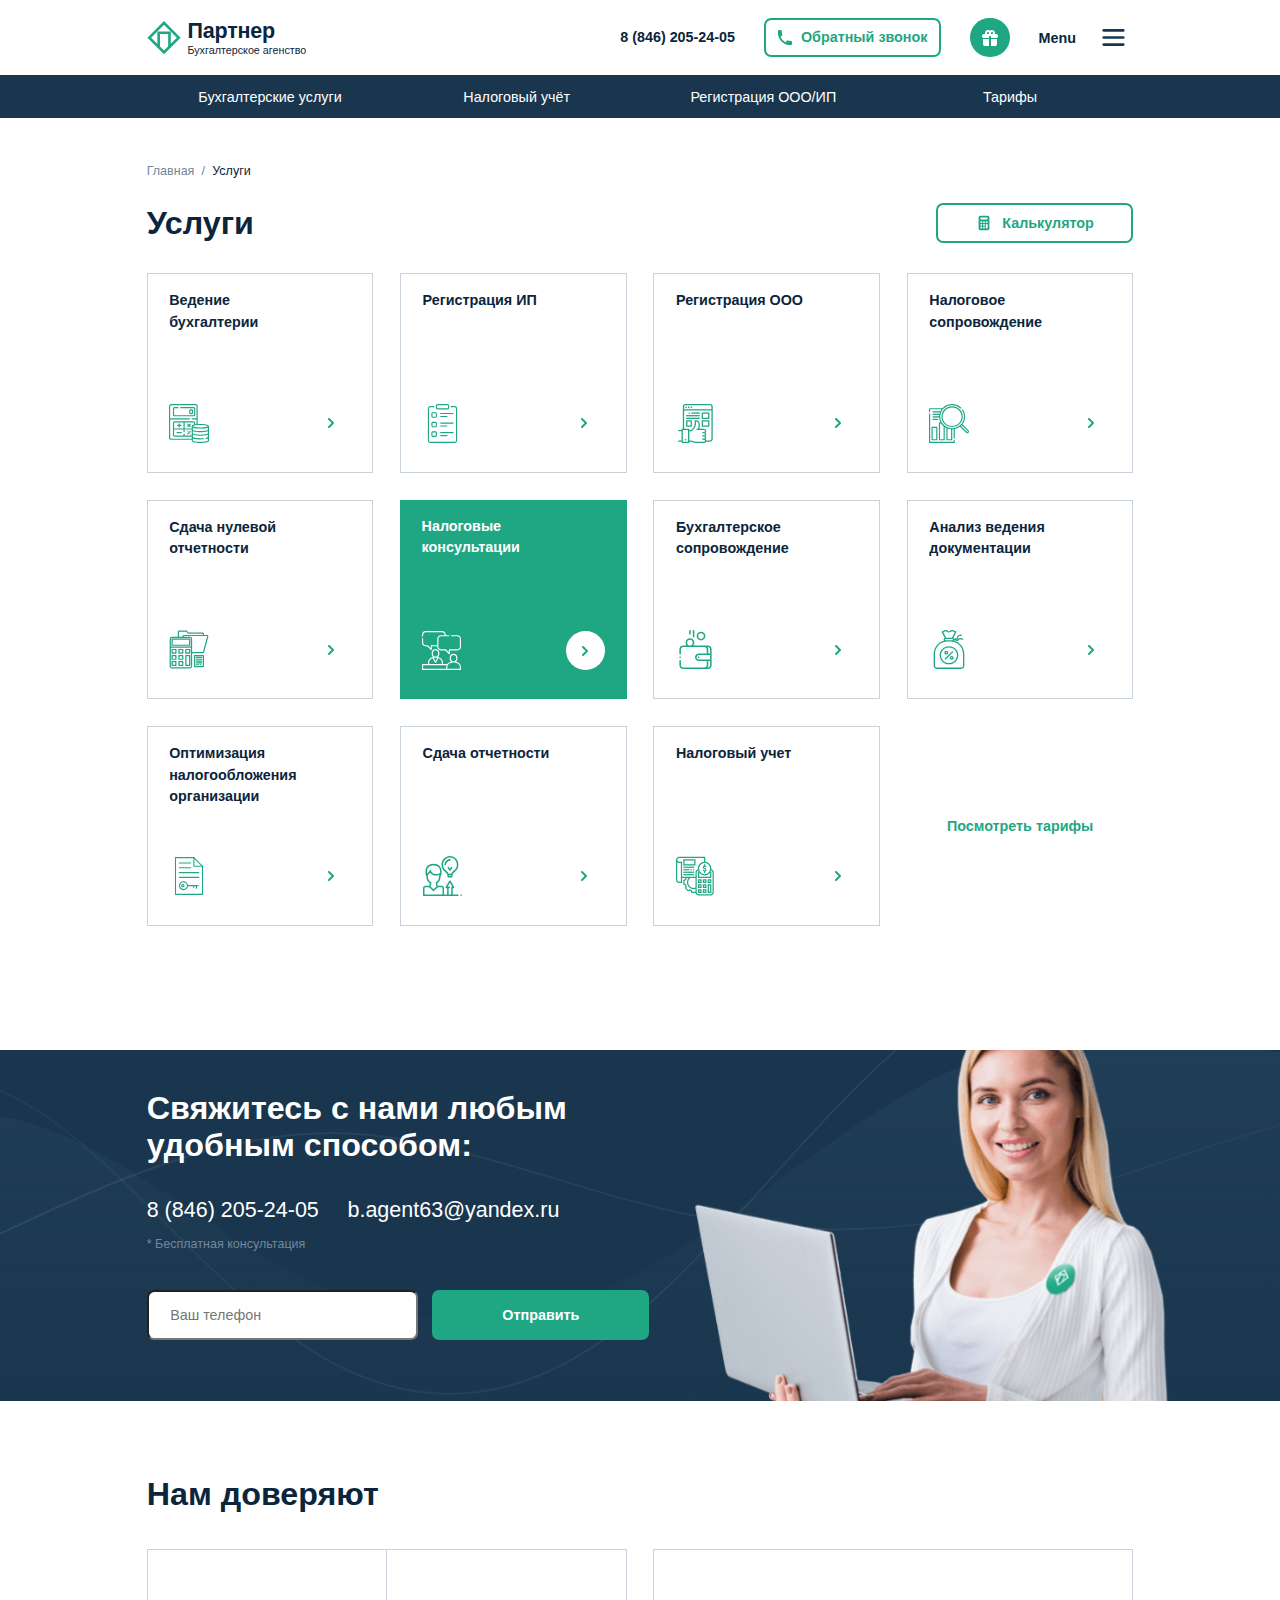
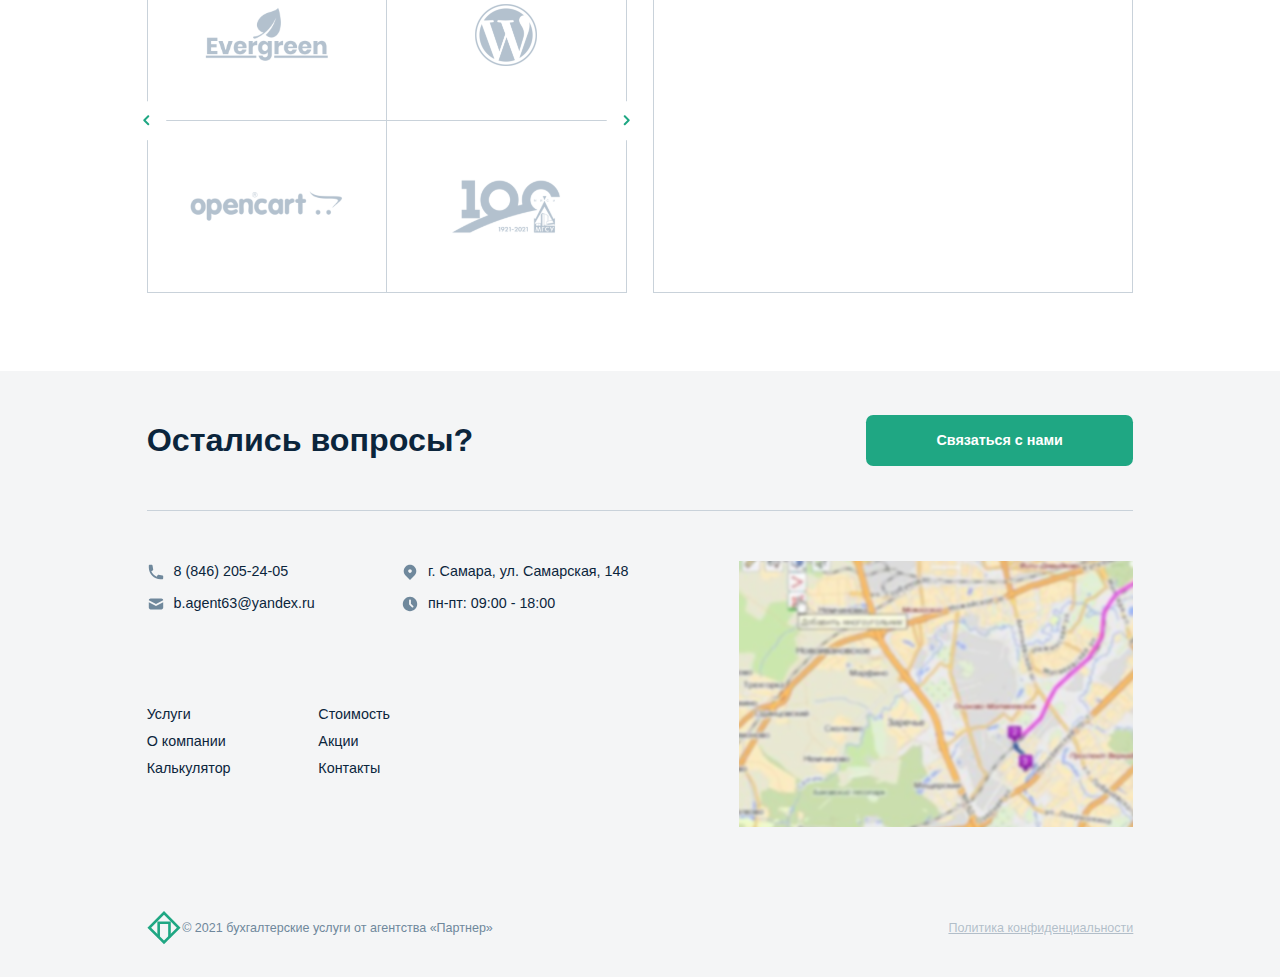
==== commit bca0f42c: "15.03/7" ====
--- a/index.html
+++ b/index.html
@@ -61,7 +61,8 @@
   <!-- /.header -->
 
   <main>
-    <div id="home" style="display: none" class="home">
+
+    <div id="home" style="display: none">
 
       <section class="main-header">
         <div class="main-header-container">
@@ -511,9 +512,9 @@
       <!-- /.trust -->
 
     </div>
-    <!-- /.home -->
-
-    <div id = "landing" class="landing">
+    <!-- /#home -->
+
+    <div id = "landing" style="display: none">
 
       <section class="main-header">
         <div class="main-header-container">
@@ -1124,6 +1125,299 @@
       <!-- /.trust -->
 
     </div>
+    <!-- /#landing -->
+
+    <div id="page-services">
+
+      <section class="services-2 container">
+        <div class="show_nav">
+          <div class="show_nav-basic">Главная</div>
+          <div class="show_nav-slash">/</div>
+          <div class="show_nav-loc">Услуги</div>
+        </div>
+
+        <div class="services-2__heading">
+          <h2>Услуги</h2>
+          <a href="#" class="btn-transparent">
+            <img src="icons/calculator.svg" alt="calculator">
+            Калькулятор
+          </a>
+        </div>
+
+        <div class="services-2__content">
+
+          <div class="card-page-services box-1">
+            <div class="card-page-services__top">
+              <p>
+                Ведение<br>
+                бухгалтерии
+              </p>
+            </div>
+            <div class="card-page-services__bottom">
+              <div class="card-page-services__bottom-img">
+                <img src="icons/001-accounting.svg" alt="accounting">
+              </div>
+              <div class="arrow-right-plain">
+                <a href="#">
+                  <img src="icons/chevron-right.svg" alt="arrow">
+                </a>
+              </div>
+            </div>
+          </div>
+
+          <div class="card-page-services box-2">
+              <div class="card-page-services__top">
+                <p>
+                  Регистрация ИП
+                </p>
+              </div>
+              <div class="card-page-services__bottom">
+                <div class="card-page-services__bottom-img">
+                  <img src="icons/002-clipboard.svg" alt="clipboard">
+                </div>
+                <div class="arrow-right-plain">
+                  <a href="#">
+                    <img src="icons/chevron-right.svg" alt="arrow">
+                  </a>
+                </div>
+              </div>
+          </div>
+
+          <div class="card-page-services box-3">
+              <div class="card-page-services__top">
+                <p>
+                  Регистрация ООО
+                </p>
+              </div>
+              <div class="card-page-services__bottom">
+                <div class="card-page-services__bottom-img">
+                  <img src="icons/003-web-optimization.svg" alt="web-optimization">
+                </div>
+                <div class="arrow-right-plain">
+                  <a href="#">
+                    <img src="icons/chevron-right.svg" alt="arrow">
+                  </a>
+                </div>
+              </div>
+          </div>
+
+          <div class="card-page-services box-4">
+              <div class="card-page-services__top">
+                <p>
+                  Налоговое<br>
+                  сопровождение
+                </p>
+              </div>
+              <div class="card-page-services__bottom">
+                <div class="card-page-services__bottom-img">
+                  <img src="icons/004-research.svg" alt="research">
+                </div>
+                <div class="arrow-right-plain">
+                  <a href="#">
+                    <img src="icons/chevron-right.svg" alt="arrow">
+                  </a>
+                </div>
+              </div>
+          </div>
+
+          <div class="card-page-services box-5">
+              <div class="card-page-services__top">
+                <p>
+                  Сдача нулевой<br>
+                  отчетности
+                </p>
+              </div>
+              <div class="card-page-services__bottom">
+                <div class="card-page-services__bottom-img">
+                  <img src="icons/005-accounting-1.svg" alt="accounting-1">
+                </div>
+                <div class="arrow-right-plain">
+                  <a href="#">
+                    <img src="icons/chevron-right.svg" alt="arrow">
+                  </a>
+                </div>
+              </div>
+          </div>
+
+          <div class="card-page-services card-page-services-active box-6">
+              <div class="card-page-services__top">
+                <p>
+                  Налоговые<br>
+                  консультации
+                </p>
+              </div>
+              <div class="card-page-services__bottom">
+                <div class="card-page-services__bottom-img">
+                  <img src="icons/006-consulting.svg" alt="consulting">
+                </div>
+                <div class="arrow-right-plain">
+                  <a href="#">
+                    <img src="icons/chevron-right.svg" alt="arrow">
+                  </a>
+                </div>
+              </div>
+          </div>
+
+          <div class="card-page-services box-7">
+              <div class="card-page-services__top">
+                <p>
+                  Бухгалтерское<br>
+                  сопровождение
+                </p>
+              </div>
+              <div class="card-page-services__bottom">
+                <div class="card-page-services__bottom-img">
+                  <img src="icons/007-save-money.svg" alt="save-money">
+                </div>
+                <div class="arrow-right-plain">
+                  <a href="#">
+                    <img src="icons/chevron-right.svg" alt="arrow">
+                  </a>
+                </div>
+              </div>
+          </div>
+
+          <div class="card-page-services box-8">
+              <div class="card-page-services__top">
+                <p>
+                  Анализ ведения<br>
+                  документации
+                </p>
+              </div>
+              <div class="card-page-services__bottom">
+                <div class="card-page-services__bottom-img">
+                  <img src="icons/008-tax.svg" alt="tax">
+                </div>
+                <div class="arrow-right-plain">
+                  <a href="#">
+                    <img src="icons/chevron-right.svg" alt="arrow">
+                  </a>
+                </div>
+              </div>
+          </div>
+
+          <div class="card-page-services box-9">
+              <div class="card-page-services__top">
+                <p>
+                  Оптимизация<br>
+                  налогообложения<br>
+                  организации
+                </p>
+              </div>
+              <div class="card-page-services__bottom">
+                <div class="card-page-services__bottom-img">
+                  <img src="icons/009-paper.svg" alt="paper">
+                </div>
+                <div class="arrow-right-plain">
+                  <a href="#">
+                    <img src="icons/chevron-right.svg" alt="arrow">
+                  </a>
+                </div>
+              </div>
+          </div>
+
+          <div class="card-page-services box-10">
+              <div class="card-page-services__top">
+                <p>
+                  Сдача отчетности
+                </p>
+              </div>
+              <div class="card-page-services__bottom">
+                <div class="card-page-services__bottom-img">
+                  <img src="icons/010-entrepreneur.svg" alt="entrepreneur">
+                </div>
+                <div class="arrow-right-plain">
+                  <a href="#">
+                    <img src="icons/chevron-right.svg" alt="arrow">
+                  </a>
+                </div>
+              </div>
+          </div>
+
+          <div class="card-page-services box-11">
+              <div class="card-page-services__top">
+                <p>
+                  Налоговый учет
+                </p>
+              </div>
+              <div class="card-page-services__bottom">
+                <div class="card-page-services__bottom-img">
+                  <img src="icons/011-accounting-2.svg" alt="accounting-2">
+                </div>
+                <div class="arrow-right-plain">
+                  <a href="#">
+                    <img src="icons/chevron-right.svg" alt="arrow">
+                  </a>
+                </div>
+              </div>
+          </div>
+
+          <div class="card-page-services-empty box-12">
+            <a href="#">Посмотреть тарифы</a>
+          </div>
+        </div>
+
+      </section>
+      <!-- /.services_2 -->
+
+      <section class="connection">
+        <div class="connection-i container">
+          <h2>Свяжитесь с нами любым<br>удобным способом: </h2>
+          <div class="connection-i__data">
+            <p>8 (846) 205-24-05</p>
+            <p>b.agent63@yandex.ru</p>
+          </div>
+          <p class="connection-i__desc">
+            * Бесплатная консультация
+          </p>
+          <form class="connection-i__form">
+            <input class="btn-white" type="tel" placeholder="Ваш телефон">
+            <button class="btn-green" type="submit">Отправить</button>
+          </form>
+
+        </div>
+
+      </section>
+      <!-- /.connection -->
+
+      <section class="trust container">
+        <h2>Нам доверяют</h2>
+        <div class="trust__content">
+          <div class="trust__content-left">
+            <div class="arrow-left">
+              <a href="#">
+                <img src="icons/chevron-left.svg" alt="chevron-left">
+              </a>
+            </div>
+            <div class="trust__content-left-items">
+              <div class="trust__content-left-item">
+                <img src="img/trust-1.svg" alt="trust-1">
+              </div>
+              <div class="trust__content-left-item">
+                <img src="img/trust-2.svg" alt="trust-2">
+              </div>
+            </div>
+            <div class="trust__content-left-items">
+              <div class="trust__content-left-item">
+                <img src="img/trust-3.svg" alt="trust-3">
+              </div>
+              <div class="trust__content-left-item">
+                <img src="img/trust-4.svg" alt="trust-4">
+              </div>
+            </div>
+            <a href="#">
+              <div class="arrow-right">
+                <img src="icons/chevron-right.svg" alt="chevron-right">
+              </div>
+            </a>
+          </div>
+          <div class="trust__content-right"></div>
+        </div>
+      </section>
+      <!-- /.trust -->
+
+    </div>
+    <!-- /#page-services -->
 
   </main>
 
--- a/sass/style.css
+++ b/sass/style.css
@@ -463,7 +463,7 @@
   width: 2rem;
   height: 2rem;
   margin-right: 1rem;
-  margin-top: 0.25rem;
+  margin-top: 0.4rem;
 }
 .card-basic-services__content {
   width: 100%;
@@ -484,6 +484,46 @@
   font-size: 2.4rem;
   font-weight: 700;
   line-height: 2.4rem;
+}
+
+.card-page-services {
+  border: 1px solid #C9D2DA;
+  padding: 1.8rem 2.4rem 3.2rem 2.4rem;
+  display: flex;
+  flex-direction: column;
+  justify-content: space-between;
+  align-items: flex-start;
+}
+.card-page-services__top p {
+  font-size: 1.6rem;
+  font-weight: 700;
+  line-height: 2.4rem;
+}
+.card-page-services__bottom {
+  width: 100%;
+  display: flex;
+  justify-content: space-between;
+  align-items: center;
+}
+.card-page-services__bottom-img {
+  width: 4.4rem;
+  height: 4.4rem;
+}
+.card-page-services-empty {
+  display: flex;
+  justify-content: center;
+  align-items: center;
+}
+.card-page-services-empty a {
+  font-size: 1.6rem;
+  font-weight: 700;
+  line-height: 1.8rem;
+  color: #1FA783;
+}
+.card-page-services-active {
+  background-color: #1FA783;
+  border: none;
+  color: #FFFFFF;
 }
 
 .arrow-left {
@@ -534,6 +574,26 @@
   background-color: #FFFFFF;
 }
 
+.show_nav {
+  display: flex;
+  justify-content: flex-start;
+  align-items: center;
+  font-size: 1.4rem;
+  font-weight: 400;
+  line-height: 2rem;
+}
+.show_nav-basic {
+  color: #6F889C;
+  margin-right: 0.8rem;
+}
+.show_nav-slash {
+  color: #6F889C;
+}
+.show_nav-loc {
+  color: #0B253C;
+  margin-left: 0.8rem;
+}
+
 .form-block {
   width: 40%;
   height: 8.2rem;
@@ -840,6 +900,108 @@
   display: flex;
   justify-content: center;
   align-items: flex-end;
+}
+
+.connection {
+  width: 100%;
+  height: 39.2rem;
+  background-image: url("../img/connection-bg.svg");
+  background-repeat: no-repeat;
+  background-size: cover;
+  background-position: center;
+  position: relative;
+}
+.connection-i {
+  width: 100%;
+  height: 100%;
+  position: absolute;
+  top: 0;
+  left: 0;
+  z-index: 50;
+  background-color: transparent;
+  color: #FFFFFF;
+  padding-top: 4.4rem;
+  padding-bottom: 6.8rem;
+  display: flex;
+  flex-direction: column;
+  justify-content: space-between;
+  align-items: flex-start;
+}
+.connection-i__data {
+  display: flex;
+}
+.connection-i__data p {
+  font-size: 2.4rem;
+  font-weight: 400;
+  line-height: 2.4rem;
+  text-align: left;
+  margin-right: 3.2rem;
+}
+.connection-i__desc {
+  font-size: 1.4rem;
+  font-weight: 400;
+  line-height: 2rem;
+  color: #6F889C;
+  margin-top: -2.5rem;
+}
+.connection-i__form {
+  display: flex;
+  width: 100%;
+}
+.connection-i__form .btn-white {
+  width: 27.5%;
+  margin-right: 1.6rem;
+}
+.connection-i__form .btn-green {
+  width: 22%;
+}
+
+.trust {
+  height: 46.5rem;
+  margin-top: 9.2rem;
+  margin-bottom: 11.2rem;
+}
+.trust__content {
+  width: 100%;
+  height: 38.4rem;
+  display: flex;
+  justify-content: space-between;
+  align-items: center;
+  margin-top: 4rem;
+}
+.trust__content-left {
+  width: 48.65%;
+  height: 100%;
+  display: flex;
+  flex-wrap: wrap;
+  position: relative;
+}
+.trust__content-left-items {
+  width: 50%;
+  height: 100%;
+}
+.trust__content-left-items:nth-child(2) {
+  border: 1px solid #C9D2DA;
+}
+.trust__content-left-items:nth-child(3) {
+  border-top: 1px solid #C9D2DA;
+  border-right: 1px solid #C9D2DA;
+  border-bottom: 1px solid #C9D2DA;
+}
+.trust__content-left-item {
+  width: 100%;
+  height: 50%;
+  display: flex;
+  justify-content: center;
+  align-items: center;
+}
+.trust__content-left-item:nth-child(1) {
+  border-bottom: 1px solid #C9D2DA;
+}
+.trust__content-right {
+  width: 48.65%;
+  height: 100%;
+  border: 1px solid #C9D2DA;
 }
 
 .your-time {
@@ -1291,54 +1453,6 @@
   color: #FFFFFF;
 }
 
-.trust {
-  height: 46.5rem;
-  margin-top: 9.2rem;
-  margin-bottom: 11.2rem;
-}
-.trust__content {
-  width: 100%;
-  height: 38.4rem;
-  display: flex;
-  justify-content: space-between;
-  align-items: center;
-  margin-top: 4rem;
-}
-.trust__content-left {
-  width: 48.65%;
-  height: 100%;
-  display: flex;
-  flex-wrap: wrap;
-  position: relative;
-}
-.trust__content-left-items {
-  width: 50%;
-  height: 100%;
-}
-.trust__content-left-items:nth-child(2) {
-  border: 1px solid #C9D2DA;
-}
-.trust__content-left-items:nth-child(3) {
-  border-top: 1px solid #C9D2DA;
-  border-right: 1px solid #C9D2DA;
-  border-bottom: 1px solid #C9D2DA;
-}
-.trust__content-left-item {
-  width: 100%;
-  height: 50%;
-  display: flex;
-  justify-content: center;
-  align-items: center;
-}
-.trust__content-left-item:nth-child(1) {
-  border-bottom: 1px solid #C9D2DA;
-}
-.trust__content-right {
-  width: 48.65%;
-  height: 100%;
-  border: 1px solid #C9D2DA;
-}
-
 .landing-top {
   height: 60.3rem;
   margin-top: 8rem;
@@ -1444,12 +1558,13 @@
   justify-content: center;
   align-items: center;
 }
-.landing .options {
+
+.options {
   margin-top: 10.9rem;
   height: 101.2rem;
   background-color: #F4F5F6;
 }
-.landing .options-i {
+.options-i {
   height: 100%;
   padding-top: 8.8rem;
   padding-bottom: 14.8rem;
@@ -1460,36 +1575,36 @@
   grid-template-rows: 38.4rem 36.4rem;
   grid-template-areas: "left-top right-top" "left-bottom right-bottom";
 }
-.landing .options-i__left-top {
+.options-i__left-top {
   grid-area: left-top;
   display: flex;
   flex-direction: column;
   justify-content: space-evenly;
   align-items: flex-start;
 }
-.landing .options-i__left-top p {
+.options-i__left-top p {
   font-size: 3.6rem;
   font-weight: 700;
   line-height: 4.4rem;
 }
-.landing .options-i__left-top div {
-  display: flex;
-}
-.landing .options-i__left-top div .block-img {
+.options-i__left-top div {
+  display: flex;
+}
+.options-i__left-top div .block-img {
   background-color: rgba(31, 167, 131, 0.15);
   margin-right: 1.4rem;
 }
-.landing .options-i__left-top div p {
+.options-i__left-top div p {
   font-size: 1.6rem;
   font-style: italic;
   font-weight: 400;
   line-height: 2.4rem;
   color: #6F889C;
 }
-.landing .options-i__left-top .btn-green {
+.options-i__left-top .btn-green {
   width: 48%;
 }
-.landing .options-i__right-top {
+.options-i__right-top {
   grid-area: right-top;
   position: relative;
   background-image: url("../img/options-card-bg.svg");
@@ -1498,7 +1613,7 @@
   background-position: center;
   background-color: #1FA783;
 }
-.landing .options-i__right-top .card-options {
+.options-i__right-top .card-options {
   color: #FFFFFF;
   position: absolute;
   top: 0;
@@ -1506,32 +1621,33 @@
   z-index: 50;
   background-color: transparent;
 }
-.landing .options-i__right-top .card-options__text {
+.options-i__right-top .card-options__text {
   border: 1px solid #1A8E6F;
 }
-.landing .options-i__right-top .card-options__text .text-inner p {
-  color: #FFFFFF;
-}
-.landing .options-i__right-top .card-options__text .text-inner:not(:last-child) {
+.options-i__right-top .card-options__text .text-inner p {
+  color: #FFFFFF;
+}
+.options-i__right-top .card-options__text .text-inner:not(:last-child) {
   border-bottom: 1px solid #1A8E6F;
 }
-.landing .options-i__lef-bottom {
+.options-i__lef-bottom {
   grid-area: left-bottom;
 }
-.landing .options-i__right-bottom {
+.options-i__right-bottom {
   grid-area: right-bottom;
 }
-.landing .basic-services .services__top {
+
+.basic-services .services__top {
   padding-bottom: 6.4rem;
   display: flex;
   flex-direction: column;
   justify-content: space-between;
   align-items: flex-start;
 }
-.landing .basic-services__top {
-  color: #FFFFFF;
-}
-.landing .basic-services__top-cards {
+.basic-services__top {
+  color: #FFFFFF;
+}
+.basic-services__top-cards {
   width: 100%;
   height: 100%;
   margin-top: 3.7rem;
@@ -1539,7 +1655,8 @@
   grid-template-columns: repeat(3, 1fr);
   grid-column-gap: 3rem;
 }
-.landing .our-services {
+
+.our-services {
   width: 100%;
   height: 43.6rem;
   background-image: url("../img/our-services-bg.svg");
@@ -1549,80 +1666,63 @@
   position: relative;
   margin-top: 8.8rem;
 }
-.landing .our-services .services__top {
+.our-services .services__top {
   padding-bottom: 13.4rem;
   height: 100%;
 }
-.landing .present {
+
+.present {
   margin-top: 8.4rem;
   margin-bottom: 9.6rem;
   height: 52rem;
 }
-.landing .present h2 {
+.present h2 {
   margin-left: 1.5rem;
 }
-.landing .present__block {
+.present__block {
   width: 100%;
   margin-top: 3.9rem;
   height: 44rem;
   border: 1px solid #C9D2DA;
 }
-.landing .trust {
+
+.trust {
   margin-top: 8.3rem;
   margin-bottom: 8.8rem;
 }
-.landing .connection {
-  width: 100%;
-  height: 39.2rem;
-  background-image: url("../img/connection-bg.svg");
-  background-repeat: no-repeat;
-  background-size: cover;
-  background-position: center;
-  position: relative;
-}
-.landing .connection-i {
-  width: 100%;
-  height: 100%;
-  position: absolute;
-  top: 0;
-  left: 0;
-  z-index: 50;
-  background-color: transparent;
-  color: #FFFFFF;
-  padding-top: 4.4rem;
-  padding-bottom: 6.8rem;
-  display: flex;
-  flex-direction: column;
-  justify-content: space-between;
-  align-items: flex-start;
-}
-.landing .connection-i__data {
-  display: flex;
-}
-.landing .connection-i__data p {
-  font-size: 2.4rem;
-  font-weight: 400;
-  line-height: 2.4rem;
-  text-align: left;
-  margin-right: 3.2rem;
-}
-.landing .connection-i__desc {
-  font-size: 1.4rem;
-  font-weight: 400;
-  line-height: 2rem;
-  color: #6F889C;
-  margin-top: -2.5rem;
-}
-.landing .connection-i__form {
-  display: flex;
-  width: 100%;
-}
-.landing .connection-i__form .btn-white {
-  width: 27.5%;
-  margin-right: 1.6rem;
-}
-.landing .connection-i__form .btn-green {
-  width: 22%;
+
+.services-2 {
+  height: 85rem;
+  margin-top: 5rem;
+  margin-bottom: 14rem;
+}
+.services-2__heading {
+  display: flex;
+  justify-content: space-between;
+  align-items: center;
+  margin-top: 2.3rem;
+  margin-bottom: 3.2rem;
+}
+.services-2__heading h2 {
+  line-height: 4.8rem;
+}
+.services-2__heading .btn-transparent {
+  width: 20%;
+  font-size: 1.6rem;
+  font-weight: 700;
+  line-height: 1.8rem;
+}
+.services-2__heading .btn-transparent img {
+  width: 2rem;
+  height: 2rem;
+}
+.services-2__content {
+  height: 72.8rem;
+  display: grid;
+  grid-gap: 3rem;
+  grid-template-columns: repeat(4, 1fr);
+  grid-template-rows: repeat(3, 1fr);
+  grid-template-areas: "box-1 box-2 box-3 box-4" "box-5 box-6 box-7 box-8" "box-9 box-10 box-11 box-12";
 }
 
 /*# sourceMappingURL=style.css.map */
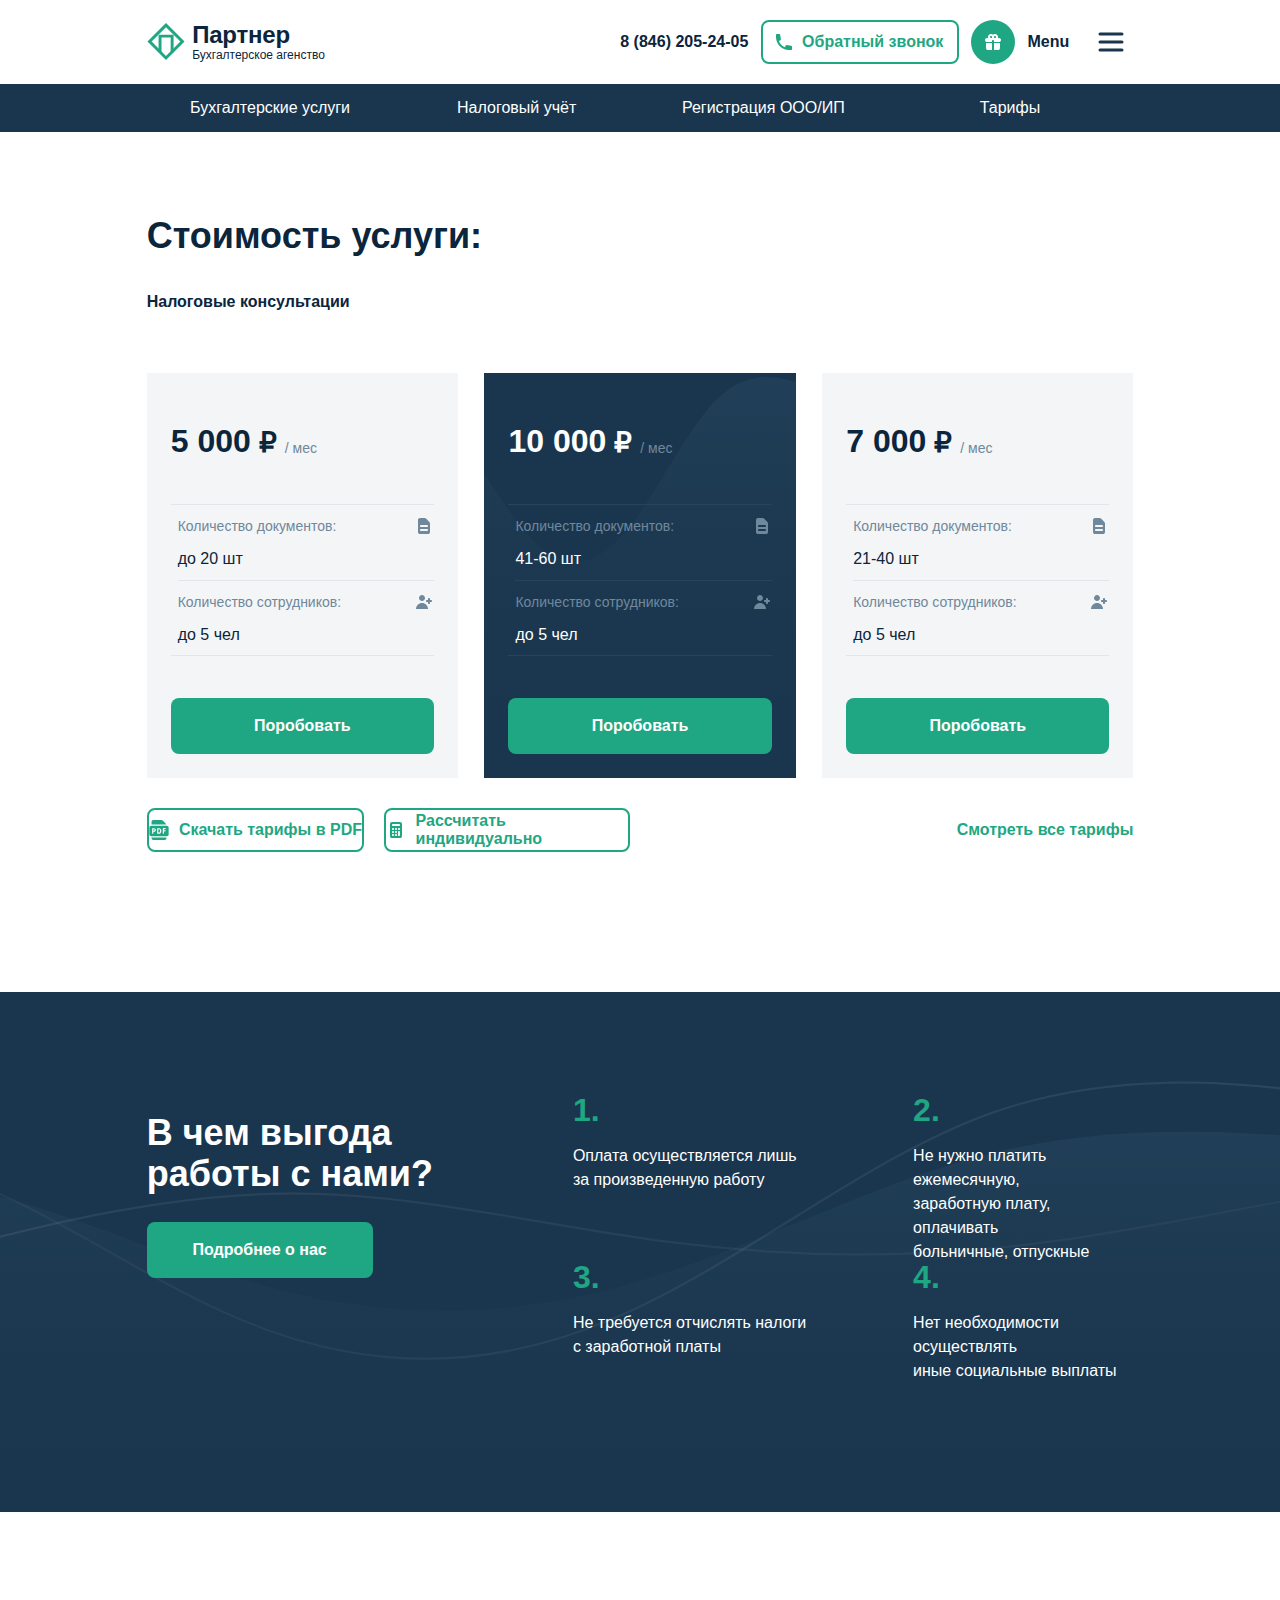
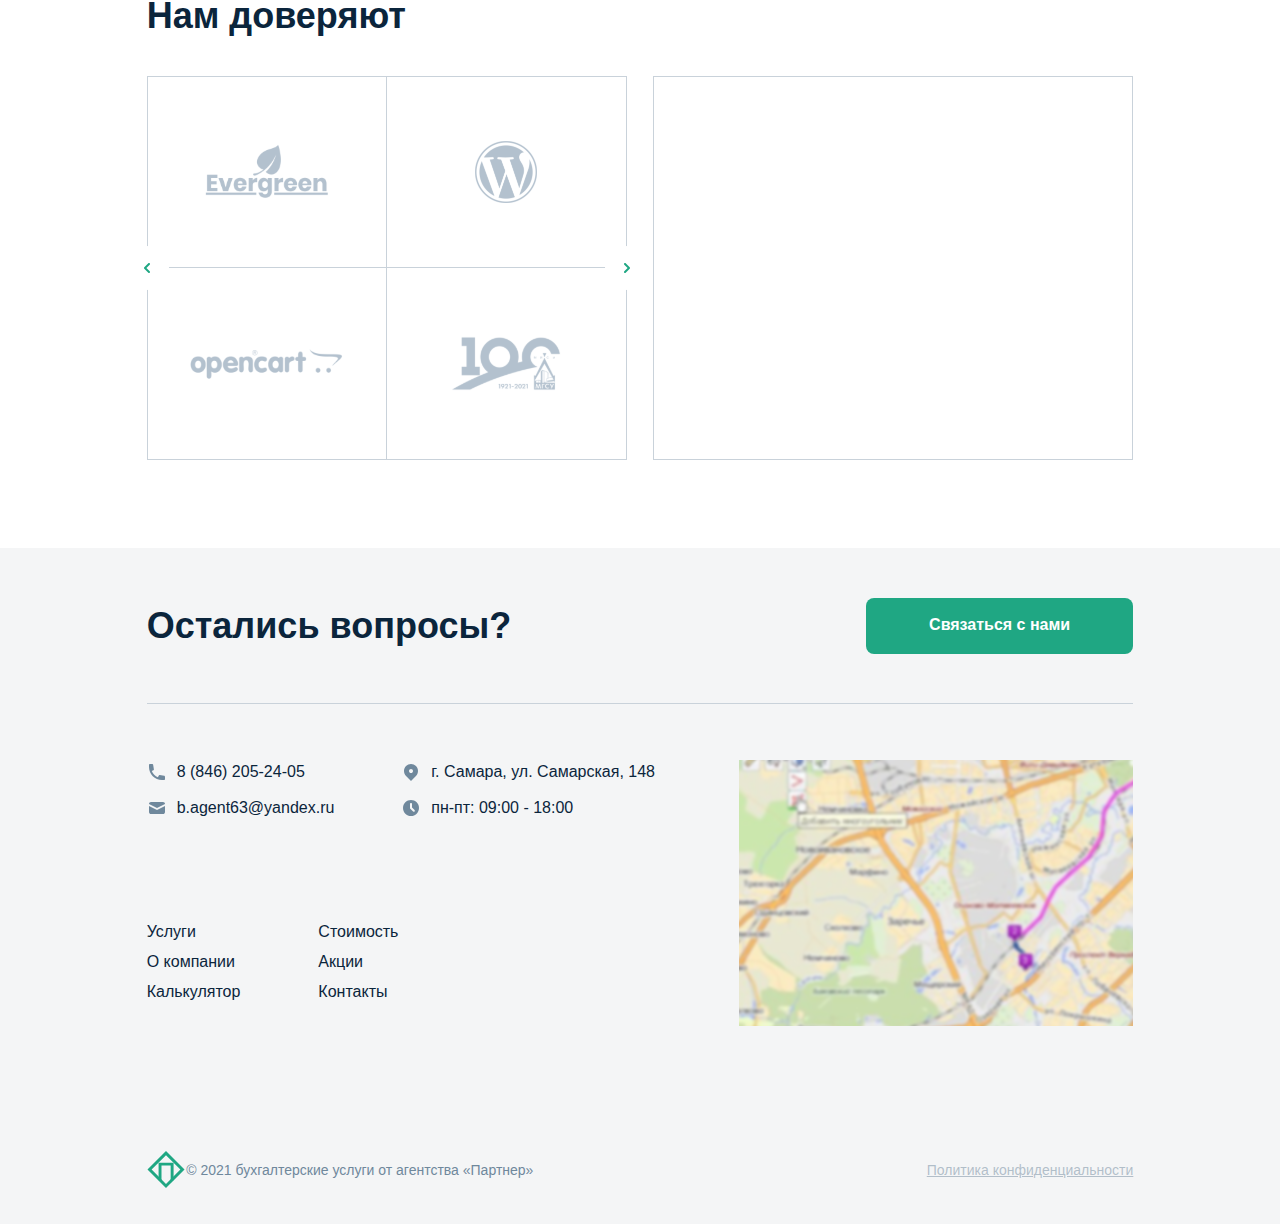
==== commit bc2cfaae: "16.03/8" ====
--- a/index.html
+++ b/index.html
@@ -254,7 +254,7 @@
       <!-- /.services -->
 
       <section class="rates container">
-        <div class="rates__heading">
+        <div>
           <h2>Наши тарифы</h2>
         </div>
         <div class="rates__selection">
@@ -885,7 +885,7 @@
       <!-- /.basic-services -->
 
       <section class="rates container">
-        <div class="rates__heading">
+        <div>
           <h2>Наши тарифы</h2>
         </div>
         <div class="rates__selection">
@@ -1127,7 +1127,7 @@
     </div>
     <!-- /#landing -->
 
-    <div id="page-services">
+    <div id="page-services"  style="display: none">
 
       <section class="services-2 container">
         <div class="show_nav">
@@ -1418,6 +1418,213 @@
 
     </div>
     <!-- /#page-services -->
+
+    <div id ="page-services-landing"  >
+
+      <section class="rates container">
+        <div class="rates__heading">
+          <p>Стоимость услуги:</p>
+        </div>
+        <div class="rates__p">
+          <p>Налоговые консультации</p>
+        </div>
+
+        <div class="rates__cards">
+
+          <div class="card-basic">
+            <div class="card">
+              <div class="card__heading">
+                <p>5 000<span>₽</span></p>
+                <p>/ мес</p>
+              </div>
+              <div class="card__content">
+                <div class="card__content-item">
+                  <div>
+                    <p>Количество документов:</p>
+                    <img src="icons/document-text.svg" alt="document-text">
+                  </div>
+                  <p>до 20 шт</p>
+                </div>
+                <div class="card__content-item">
+                  <div>
+                    <p>Количество сотрудников:</p>
+                    <img src="icons/user-add.svg" alt="user-add">
+                  </div>
+                  <p>до 5 чел</p>
+                </div>
+              </div>
+              <a href="#" class="btn-green">
+                <p>Поробовать</p>
+              </a>
+            </div>
+          </div>
+
+          <div class="card-basic card-active">
+            <div class="card">
+              <div class="card__heading">
+                <p>10 000<span>₽</span></p>
+                <p>/ мес</p>
+              </div>
+              <div class="card__content">
+                <div class="card__content-item">
+                  <div>
+                    <p>Количество документов:</p>
+                    <img src="icons/document-text.svg" alt="document-text">
+                  </div>
+                  <p>41-60 шт</p>
+                </div>
+                <div class="card__content-item">
+                  <div>
+                    <p>Количество сотрудников:</p>
+                    <img src="icons/user-add.svg" alt="user-add">
+                  </div>
+                  <p>до 5 чел</p>
+                </div>
+              </div>
+              <a href="#" class="btn-green">
+                <p>Поробовать</p>
+              </a>
+            </div>
+          </div>
+
+          <div class="card-basic">
+            <div class="card">
+              <div class="card__heading">
+                <p>7 000<span>₽</span></p>
+                <p>/ мес</p>
+              </div>
+              <div class="card__content">
+                <div class="card__content-item">
+                  <div>
+                    <p>Количество документов:</p>
+                    <img src="icons/document-text.svg" alt="document-text">
+                  </div>
+                  <p>21-40 шт</p>
+                </div>
+                <div class="card__content-item">
+                  <div>
+                    <p>Количество сотрудников:</p>
+                    <img src="icons/user-add.svg" alt="user-add">
+                  </div>
+                  <p>до 5 чел</p>
+                </div>
+              </div>
+              <a href="#" class="btn-green">
+                <p>Поробовать</p>
+              </a>
+            </div>
+          </div>
+
+        </div>
+
+        <div class="rates__footer">
+          <div class="rates__footer-inner">
+            <a href="#" class="btn-transparent">
+              <img src="icons/pdf-file-1.svg" alt="pdf-file-1">
+              <p>Скачать тарифы в PDF</p>
+            </a>
+            <a href="#" class="btn-transparent">
+              <img src="icons/calculator.svg" alt="pdf-file-1">
+              <p>Рассчитать индивидуально</p>
+            </a>
+          </div>
+          <a href="#" class="rates__footer-last">
+            Смотреть все тарифы
+          </a>
+        </div>
+
+      </section>
+      <!-- /.rates container -->
+
+      <section class="benefit">
+        <div class="benefit-inner container">
+          <div class="benefit-inner__left">
+            <h2>В чем выгода<br>
+              работы с нами?
+            </h2>
+            <a href="#" class="btn-green">
+              Подробнее о нас
+            </a>
+          </div>
+          <div class="benefit-inner__right">
+            <div class="benefit-inner__items">
+              <div class="benefit-inner__item">
+                <p>1.</p>
+                <p>
+                  Оплата осуществляется лишь<br>
+                  за произведенную работу
+                </p>
+              </div>
+              <div class="benefit-inner__item">
+                <p>2.</p>
+                <p>
+                  Не нужно платить ежемесячную,<br>
+                  заработную плату, оплачивать<br>
+                  больничные, отпускные
+                </p>
+              </div>
+            </div>
+            <div class="benefit-inner__items">
+              <div class="benefit-inner__item">
+                <p>3.</p>
+                <p>
+                  Не требуется отчислять налоги<br>
+                  с заработной платы
+                </p>
+              </div>
+              <div class="benefit-inner__item">
+                <p>4.</p>
+                <p>
+                  Нет необходимости осуществлять<br>
+                  иные социальные выплаты
+                </p>
+              </div>
+            </div>
+          </div>
+
+        </div>
+
+      </section>
+      <!-- /.benefit -->
+
+      <section class="trust container">
+        <h2>Нам доверяют</h2>
+        <div class="trust__content">
+          <div class="trust__content-left">
+            <div class="arrow-left">
+              <a href="#">
+                <img src="icons/chevron-left.svg" alt="chevron-left">
+              </a>
+            </div>
+            <div class="trust__content-left-items">
+              <div class="trust__content-left-item">
+                <img src="img/trust-1.svg" alt="trust-1">
+              </div>
+              <div class="trust__content-left-item">
+                <img src="img/trust-2.svg" alt="trust-2">
+              </div>
+            </div>
+            <div class="trust__content-left-items">
+              <div class="trust__content-left-item">
+                <img src="img/trust-3.svg" alt="trust-3">
+              </div>
+              <div class="trust__content-left-item">
+                <img src="img/trust-4.svg" alt="trust-4">
+              </div>
+            </div>
+            <a href="#">
+              <div class="arrow-right">
+                <img src="icons/chevron-right.svg" alt="chevron-right">
+              </div>
+            </a>
+          </div>
+          <div class="trust__content-right"></div>
+        </div>
+      </section>
+      <!-- /.trust -->
+
+    </div>
+    <!-- /#page-services-landing -->
 
   </main>
 
--- a/sass/style.css
+++ b/sass/style.css
@@ -12,64 +12,14 @@
 }
 
 html {
-  font-size: 44%;
-}
-@media only screen and (min-width: 64em) {
-  html {
-    font-size: 44%;
-  }
-}
-@media only screen and (min-width: 68.75em) {
-  html {
-    font-size: 48%;
-  }
-}
-@media only screen and (min-width: 74em) {
-  html {
-    font-size: 52%;
-  }
-}
-@media only screen and (min-width: 80em) {
-  html {
-    font-size: 56%;
-  }
-}
-@media only screen and (min-width: 85.5em) {
-  html {
-    font-size: 59%;
-  }
-}
-@media only screen and (min-width: 90em) {
-  html {
-    font-size: 62.5%;
-  }
-}
-@media only screen and (min-width: 96em) {
-  html {
-    font-size: 68%;
-  }
-}
-@media only screen and (min-width: 105em) {
-  html {
-    font-size: 70%;
-  }
-}
-@media only screen and (min-width: 112.5em) {
-  html {
-    font-size: 78%;
-  }
-}
-@media only screen and (min-width: 120em) {
-  html {
-    font-size: 83.33%;
-  }
+  font-size: 62.5%;
 }
 
 body {
   box-sizing: border-box;
   font-family: "Arial", sans-serif;
-  max-width: 100%;
   margin: 0 auto;
+  max-width: 1440px;
   color: #0B253C;
   background-color: #FFFFFF;
 }
@@ -1002,6 +952,131 @@
   width: 48.65%;
   height: 100%;
   border: 1px solid #C9D2DA;
+}
+
+.benefit {
+  width: 100%;
+  height: 52rem;
+  background-image: url("../img/benefit-bg.svg");
+  background-repeat: no-repeat;
+  background-size: cover;
+  background-position: center;
+  position: relative;
+  margin-top: 9rem;
+}
+.benefit .benefit-inner {
+  width: 100%;
+  height: 100%;
+  position: absolute;
+  top: 0;
+  left: 0;
+  z-index: 50;
+  padding-bottom: 14.6rem;
+  padding-top: 10rem;
+  display: flex;
+}
+.benefit .benefit-inner__left {
+  width: 43.2%;
+  padding-top: 2rem;
+}
+.benefit .benefit-inner__left h2 {
+  color: #FFFFFF;
+}
+.benefit .benefit-inner__left .btn-green {
+  width: 53%;
+  margin-top: 2.7rem;
+}
+.benefit .benefit-inner__right {
+  width: 56.8%;
+  height: 100%;
+}
+.benefit .benefit-inner__items {
+  display: flex;
+  width: 100%;
+  height: 50%;
+}
+.benefit .benefit-inner__items:last-child {
+  padding-top: 3rem;
+}
+.benefit .benefit-inner__item {
+  width: 50%;
+  height: 100%;
+}
+.benefit .benefit-inner__item:nth-child(2), .benefit .benefit-inner__item:nth-child(4) {
+  padding-left: 6rem;
+}
+.benefit .benefit-inner__item p:nth-child(1) {
+  font-size: 3.2rem;
+  font-weight: 700;
+  line-height: 3.7rem;
+  text-align: left;
+  color: #1FA783;
+  margin-bottom: 1.5rem;
+}
+.benefit .benefit-inner__item p:nth-child(2) {
+  font-size: 1.6rem;
+  font-weight: 400;
+  line-height: 2.4rem;
+  text-align: left;
+  color: #FFFFFF;
+}
+
+.rates {
+  height: 83.5rem;
+  padding-top: 8.17rem;
+  padding-bottom: 8rem;
+  display: flex;
+  flex-direction: column;
+  justify-content: space-between;
+  align-items: flex-start;
+}
+.rates__selection {
+  display: flex;
+  width: 100%;
+  height: 4.5rem;
+}
+.rates__selection div {
+  width: 50%;
+  height: 100%;
+  display: flex;
+  justify-content: center;
+  align-items: center;
+  font-size: 1.6rem;
+  font-weight: 400;
+  line-height: 2.4rem;
+  border-bottom: 3px solid #1FA783;
+}
+.rates__selection-passive {
+  background-color: #F4F5F6;
+}
+.rates__selection-active {
+  background-color: #1FA783;
+  color: #FFFFFF;
+}
+.rates__cards {
+  width: 100%;
+  display: flex;
+  justify-content: space-between;
+  align-items: center;
+}
+.rates__footer {
+  width: 100%;
+  display: flex;
+  justify-content: space-between;
+  align-items: center;
+}
+.rates__footer .btn-transparent {
+  width: 21.62%;
+}
+.rates__footer .btn-transparent img {
+  width: 2rem;
+  height: 2rem;
+}
+.rates__footer .rates__footer-last {
+  font-size: 1.6rem;
+  font-weight: 700;
+  line-height: 1.8rem;
+  color: #1FA783;
 }
 
 .your-time {
@@ -1300,60 +1375,6 @@
   color: #1FA783;
 }
 
-.rates {
-  height: 83.5rem;
-  padding-top: 8.17rem;
-  padding-bottom: 8rem;
-  display: flex;
-  flex-direction: column;
-  justify-content: space-between;
-  align-items: flex-start;
-}
-.rates__selection {
-  display: flex;
-  width: 100%;
-  height: 4.5rem;
-}
-.rates__selection div {
-  width: 50%;
-  height: 100%;
-  display: flex;
-  justify-content: center;
-  align-items: center;
-  font-size: 1.6rem;
-  font-weight: 400;
-  line-height: 2.4rem;
-  border-bottom: 3px solid #1FA783;
-}
-.rates__selection-passive {
-  background-color: #F4F5F6;
-}
-.rates__selection-active {
-  background-color: #1FA783;
-  color: #FFFFFF;
-}
-.rates__cards {
-  width: 100%;
-  display: flex;
-  justify-content: space-between;
-  align-items: center;
-}
-.rates__footer {
-  width: 100%;
-  display: flex;
-  justify-content: space-between;
-  align-items: center;
-}
-.rates__footer .btn-transparent {
-  width: 21.62%;
-}
-.rates__footer .rates__footer-last {
-  font-size: 1.6rem;
-  font-weight: 700;
-  line-height: 1.8rem;
-  color: #1FA783;
-}
-
 .certificates {
   height: 43rem;
   padding-top: 4.3rem;
@@ -1384,73 +1405,6 @@
   display: flex;
   justify-content: center;
   align-items: flex-end;
-}
-
-.benefit {
-  width: 100%;
-  height: 52rem;
-  background-image: url("../img/benefit-bg.svg");
-  background-repeat: no-repeat;
-  background-size: cover;
-  background-position: center;
-  position: relative;
-  margin-top: 9rem;
-}
-.benefit .benefit-inner {
-  width: 100%;
-  height: 100%;
-  position: absolute;
-  top: 0;
-  left: 0;
-  z-index: 50;
-  padding-bottom: 14.6rem;
-  padding-top: 10rem;
-  display: flex;
-}
-.benefit .benefit-inner__left {
-  width: 43.2%;
-  padding-top: 2rem;
-}
-.benefit .benefit-inner__left h2 {
-  color: #FFFFFF;
-}
-.benefit .benefit-inner__left .btn-green {
-  width: 53%;
-  margin-top: 2.7rem;
-}
-.benefit .benefit-inner__right {
-  width: 56.8%;
-  height: 100%;
-}
-.benefit .benefit-inner__items {
-  display: flex;
-  width: 100%;
-  height: 50%;
-}
-.benefit .benefit-inner__items:last-child {
-  padding-top: 3rem;
-}
-.benefit .benefit-inner__item {
-  width: 50%;
-  height: 100%;
-}
-.benefit .benefit-inner__item:nth-child(2), .benefit .benefit-inner__item:nth-child(4) {
-  padding-left: 6rem;
-}
-.benefit .benefit-inner__item p:nth-child(1) {
-  font-size: 3.2rem;
-  font-weight: 700;
-  line-height: 3.7rem;
-  text-align: left;
-  color: #1FA783;
-  margin-bottom: 1.5rem;
-}
-.benefit .benefit-inner__item p:nth-child(2) {
-  font-size: 1.6rem;
-  font-weight: 400;
-  line-height: 2.4rem;
-  text-align: left;
-  color: #FFFFFF;
 }
 
 .landing-top {
@@ -1725,4 +1679,35 @@
   grid-template-areas: "box-1 box-2 box-3 box-4" "box-5 box-6 box-7 box-8" "box-9 box-10 box-11 box-12";
 }
 
+#page-services-landing .rates {
+  height: 77rem;
+  padding-top: 8rem;
+  padding-bottom: 5rem;
+}
+#page-services-landing .rates__heading {
+  font-size: 3.6rem;
+  font-weight: 700;
+  line-height: 4.8rem;
+  text-align: left;
+}
+#page-services-landing .rates__p {
+  font-size: 1.6rem;
+  font-weight: 700;
+  line-height: 2.4rem;
+  text-align: left;
+  margin-bottom: 3rem;
+}
+#page-services-landing .rates__footer-inner {
+  width: 49%;
+  display: flex;
+  justify-content: space-between;
+  align-items: center;
+}
+#page-services-landing .rates__footer-inner .btn-transparent:nth-child(1) {
+  width: 45%;
+}
+#page-services-landing .rates__footer-inner .btn-transparent:nth-child(2) {
+  width: 51%;
+}
+
 /*# sourceMappingURL=style.css.map */
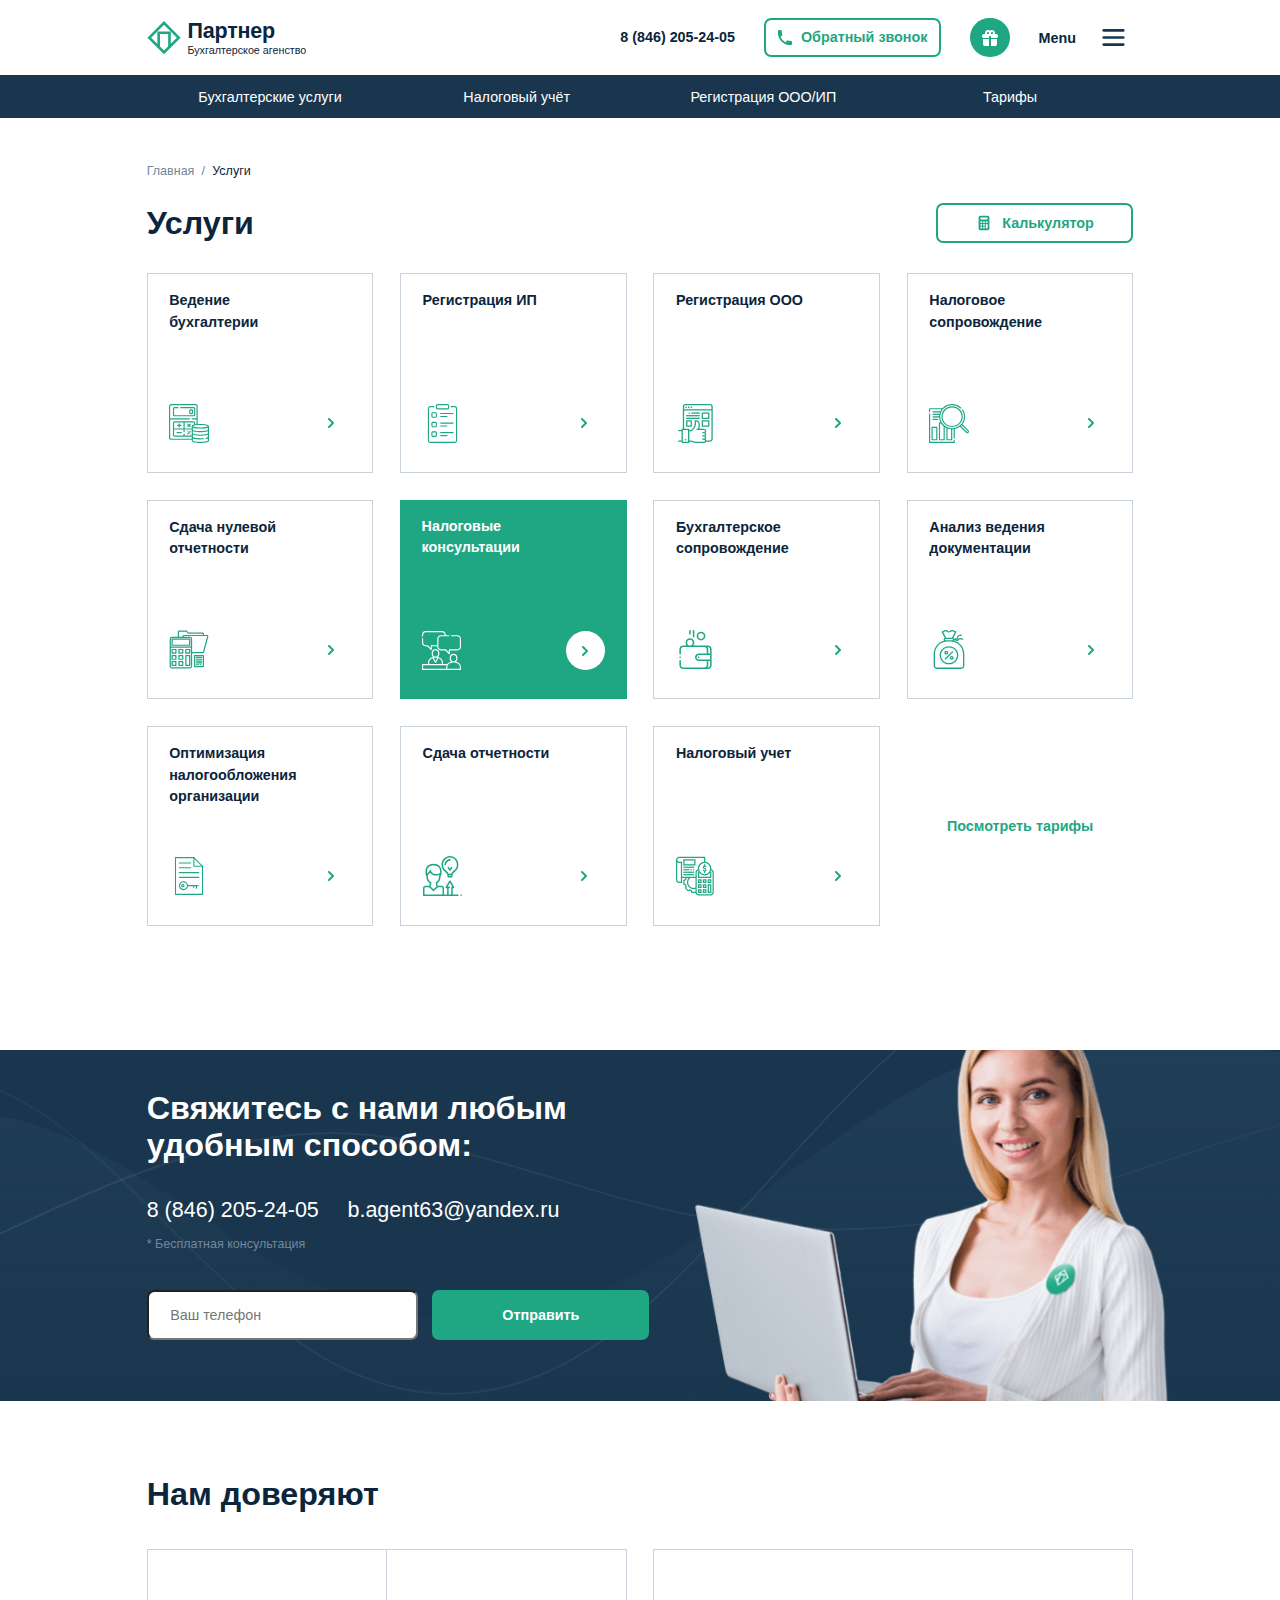
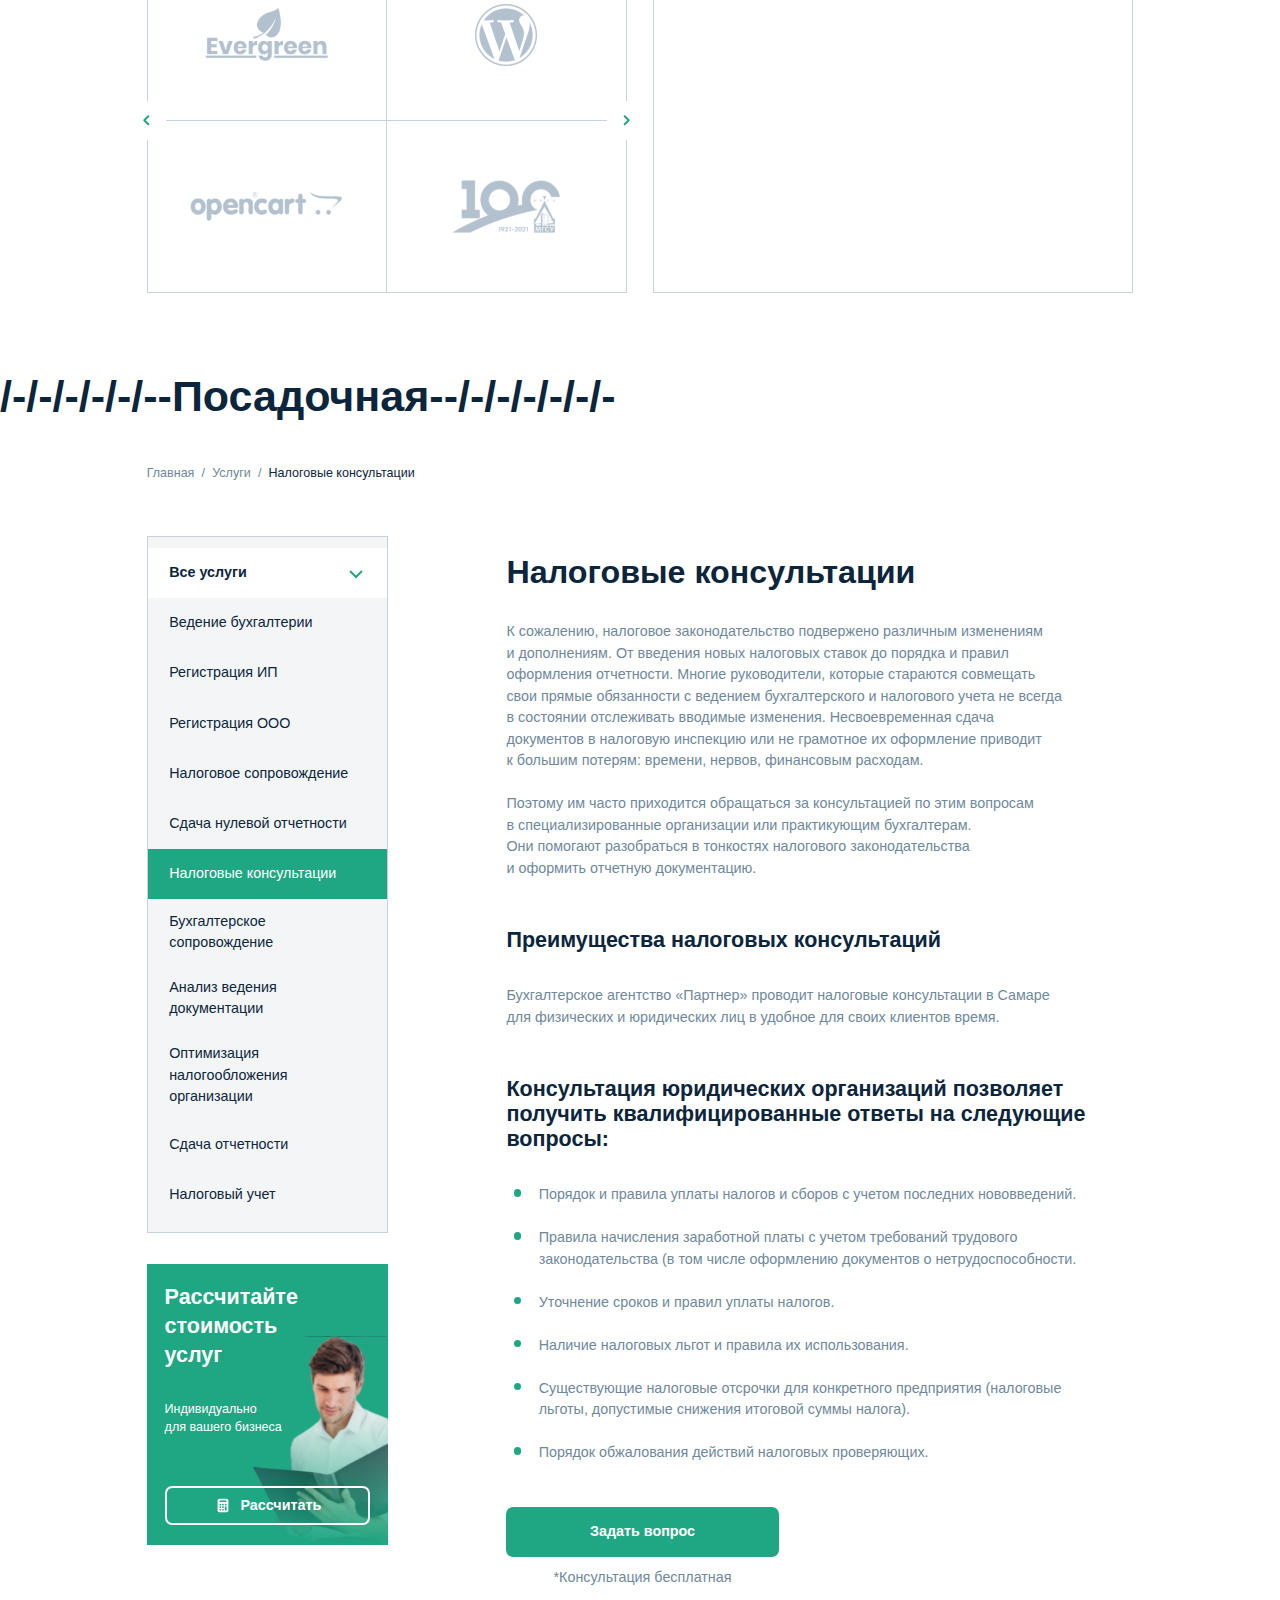
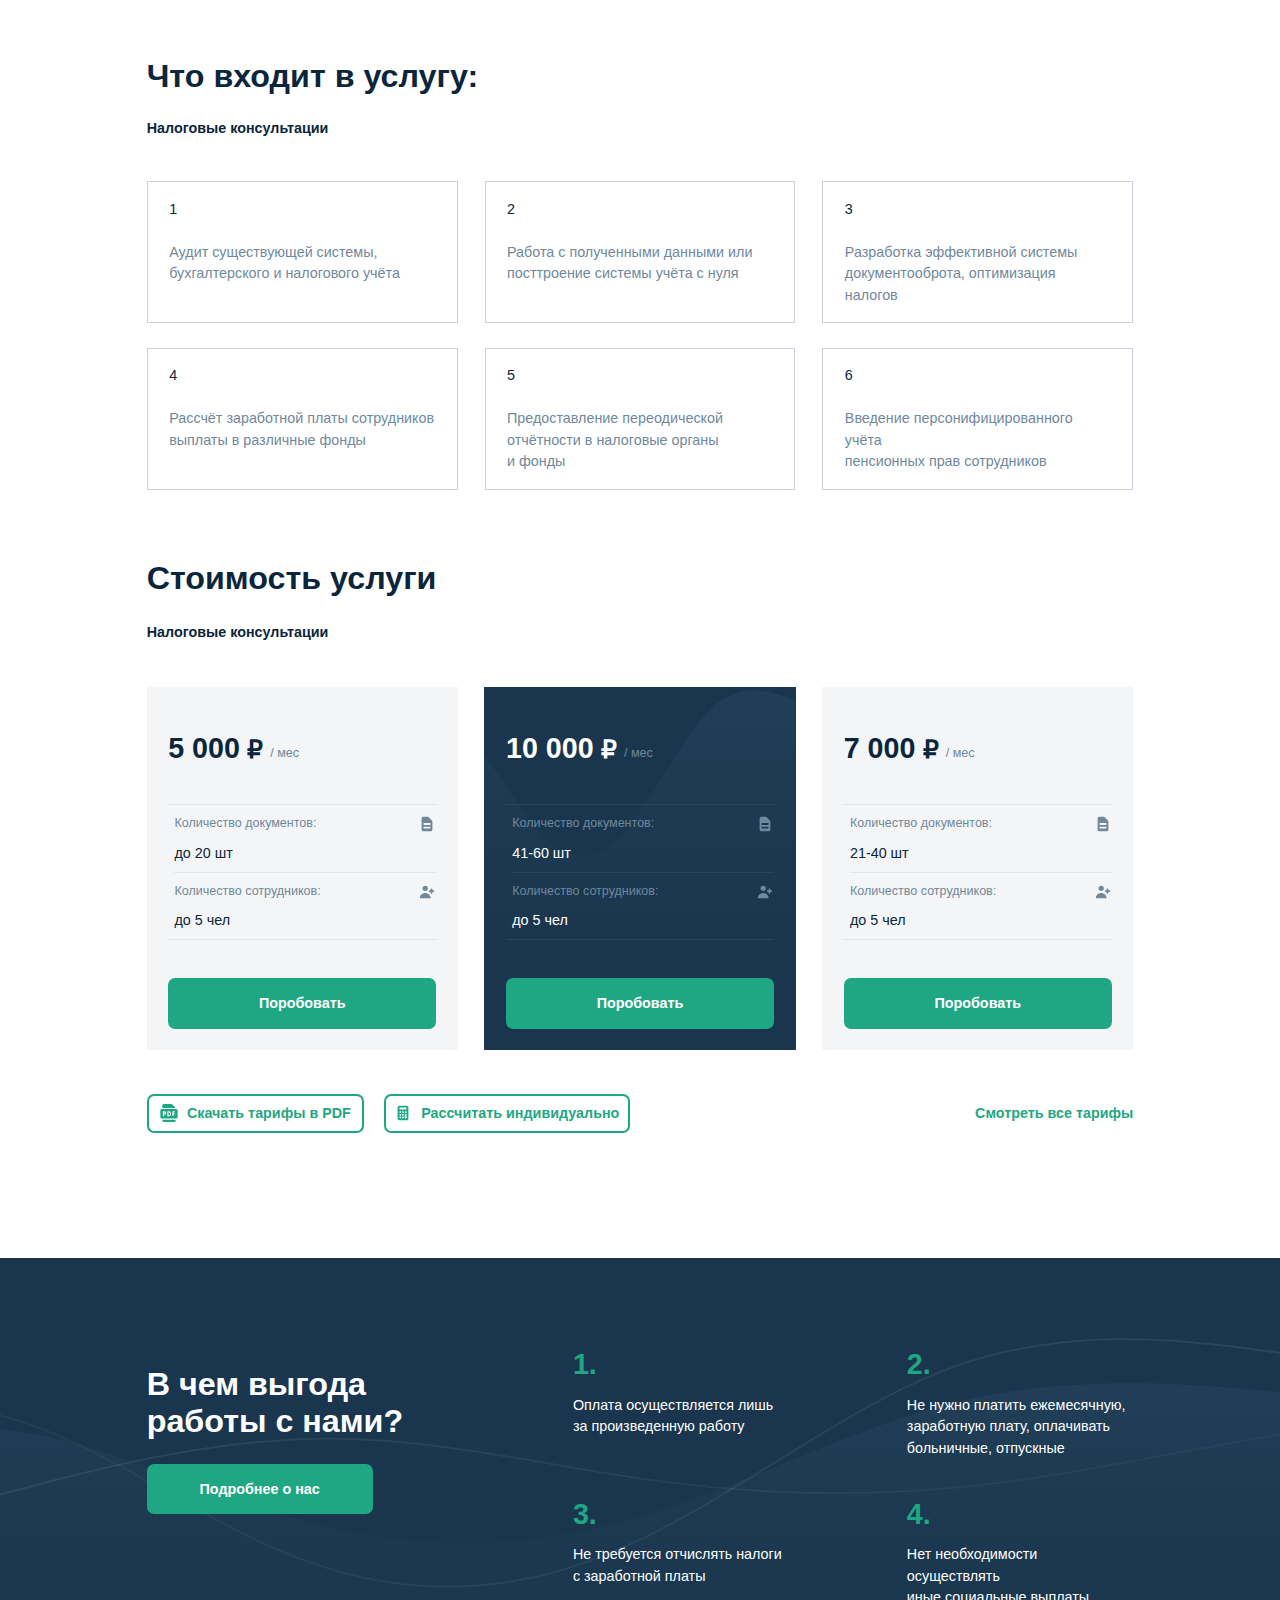
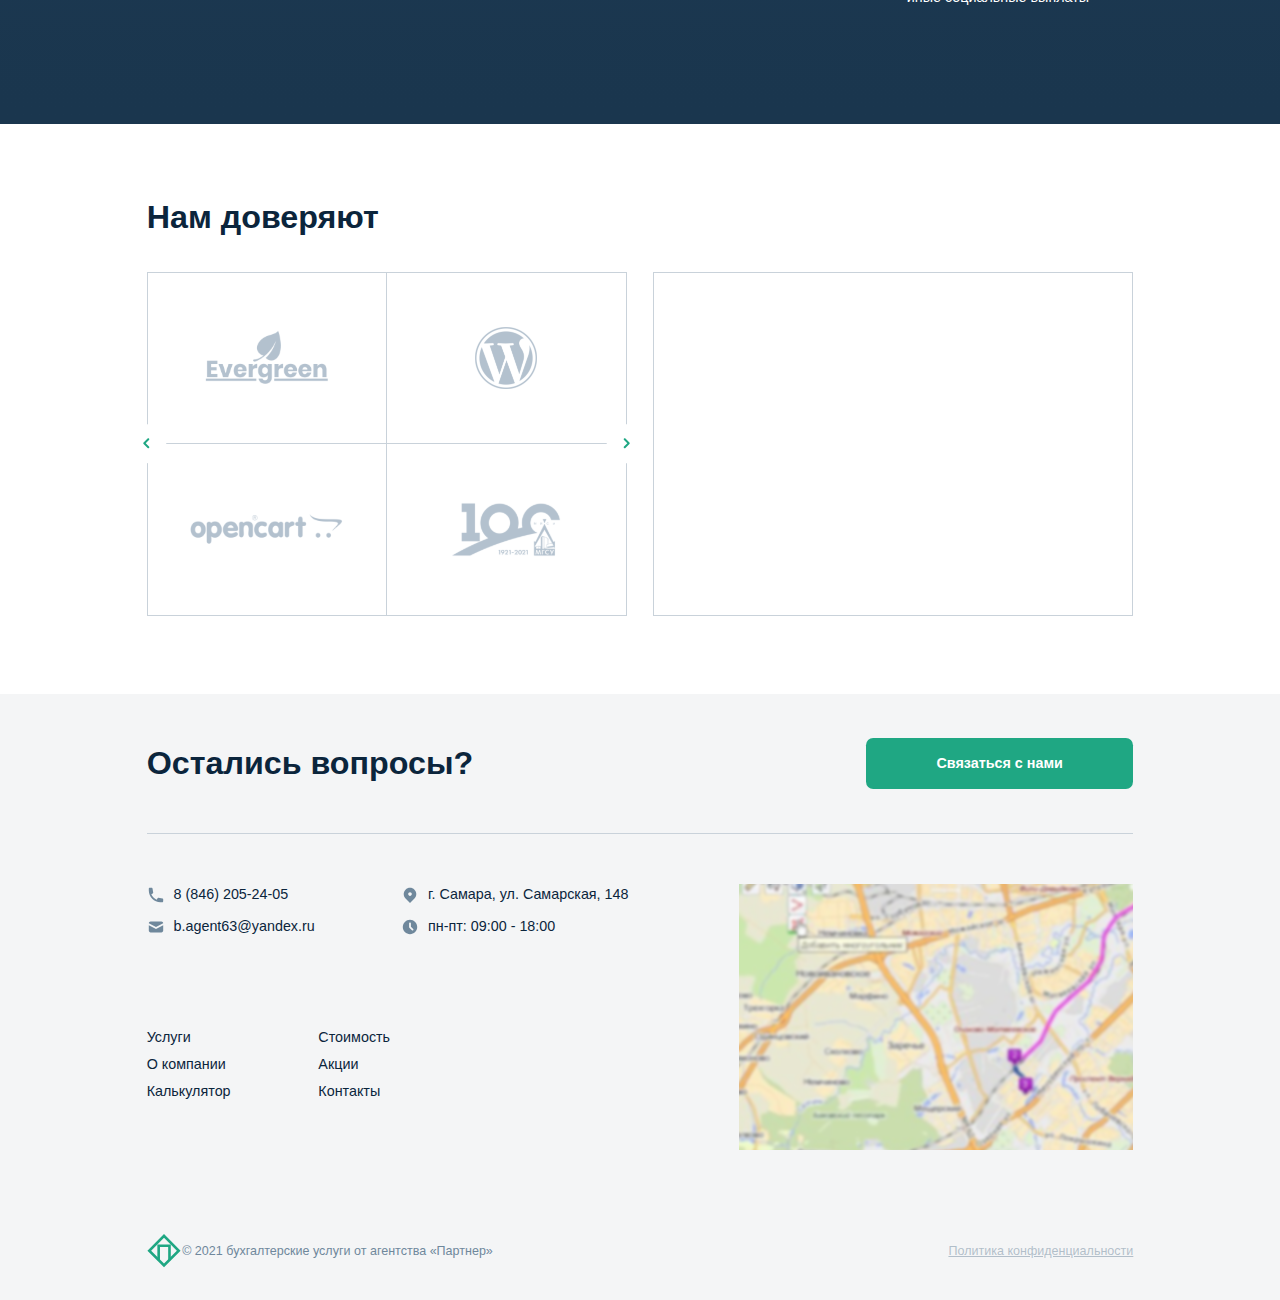
==== commit b23aa23a: "16.03/9" ====
--- a/index.html
+++ b/index.html
@@ -1127,7 +1127,7 @@
     </div>
     <!-- /#landing -->
 
-    <div id="page-services"  style="display: none">
+    <div id="page-services" >
 
       <section class="services-2 container">
         <div class="show_nav">
@@ -1419,12 +1419,244 @@
     </div>
     <!-- /#page-services -->
 
-    <div id ="page-services-landing"  >
+    <h1>/-/-/-/-/-/--Посадочная--/-/-/-/-/-/-</h1>
+
+    <div id ="page-services-landing">
+
+      <section class="page-services-top container">
+        <div class="page-services-top__heading">
+          <div class="show_nav">
+            <div class="show_nav-basic">Главная</div>
+            <div class="show_nav-slash">/</div>
+            <div class="show_nav-basic">Услуги</div>
+            <div class="show_nav-slash">/</div>
+            <div class="show_nav-loc">Налоговые консультации</div>
+          </div>
+        </div>
+        <div class="page-services-top__content">
+          <div class="page-services-top__left">
+            <div class="page-services-top__left-sidebar">
+
+              <div class="p-s-t-sidebar-item p-s-t-dropdown">
+                <p>Все услуги</p>
+                <div class="dropdown">
+                  <div class="dropdown-icon">
+                    <img src="icons/arrow.svg" alt="arrow">
+                  </div>
+                  <div class="dropdown-content">
+                    <a href="#">Link 1</a>
+                    <a href="#">Link 2</a>
+                    <a href="#">Link 3</a>
+                    <a href="#">Link 4</a>
+                    <a href="#">Link 5</a>
+                    <a href="#">Link 6</a>
+                    <a href="#">Link 7</a>
+                    <a href="#">Link 8</a>
+                    <a href="#">Link 9</a>
+                  </div>
+                </div>
+              </div>
+              <div class="p-s-t-sidebar-item">
+                <a href="#">Ведение бухгалтерии</a>
+              </div>
+              <div class="p-s-t-sidebar-item">
+                <a href="#">Регистрация ИП</a>
+              </div>
+              <div class="p-s-t-sidebar-item">
+                <a href="#">Регистрация ООО</a>
+              </div>
+              <div class="p-s-t-sidebar-item">
+                <a href="#">Налоговое сопровождение</a>
+              </div>
+              <div class="p-s-t-sidebar-item">
+                <a href="#">Сдача нулевой отчетности</a>
+              </div>
+              <div class="p-s-t-sidebar-item p-s-t-active">
+                <a href="#">Налоговые консультации</a>
+              </div>
+              <div class="p-s-t-sidebar-item">
+                <a href="#">
+                  Бухгалтерское<br>
+                  сопровождение
+                </a>
+              </div>
+              <div class="p-s-t-sidebar-item">
+                <a href="#">
+                  Анализ ведения<br>
+                  документации
+                </a>
+              </div>
+              <div class="p-s-t-sidebar-item">
+                <a href="#">
+                  Оптимизация<br>
+                  налогообложения<br>
+                  организации
+                </a>
+              </div>
+              <div class="p-s-t-sidebar-item">
+                <a href="#">Сдача отчетности</a>
+              </div>
+              <div class="p-s-t-sidebar-item">
+                <a href="#">Налоговый учет</a>
+              </div>
+
+            </div>
+            <div class="page-services-top__left-calculation">
+              <div class="block-inner">
+                <div class="inner">
+                  <p>
+                    Рассчитайте<br>
+                    стоимость<br>
+                    услуг
+                  </p>
+                  <p>
+                    Индивидуально<br>
+                    для вашего бизнеса
+                  </p>
+                  <a href="#" class="btn-transparent">
+                    <img src="icons/calculator-white.svg" alt="calculator">
+                    Рассчитать
+                  </a>
+                </div>
+              </div>
+            </div>
+
+          </div>
+          <div class="page-services-top__right">
+            <h2>Налоговые консультации</h2>
+            <p>
+              К сожалению, налоговое законодательство подвержено различным изменениям<br>
+              и дополнениям. От введения новых налоговых ставок до порядка и правил<br>
+              оформления отчетности. Многие руководители, которые стараются совмещать<br>
+              свои прямые обязанности с ведением бухгалтерского и налогового учета не всегда<br>
+              в состоянии отслеживать вводимые изменения. Несвоевременная сдача<br>
+              документов в налоговую инспекцию или не грамотное их оформление приводит<br>
+              к большим потерям: времени, нервов, финансовым расходам.<br>
+              <br>
+              Поэтому им часто приходится обращаться за консультацией по этим вопросам<br>
+              в специализированные организации или практикующим бухгалтерам.<br>
+              Они помогают разобраться в тонкостях налогового законодательства<br>
+              и оформить отчетную документацию.
+            </p>
+            <div class="page-services-top__right-heading">
+              Преимущества налоговых консультаций
+            </div>
+            <p>
+              Бухгалтерское агентство «Партнер» проводит налоговые консультации в Самаре<br>
+              для физических и юридических лиц в удобное для своих клиентов время.
+            </p>
+            <div class="page-services-top__right-heading">
+              Консультация юридических организаций позволяет<br>
+              получить квалифицированные ответы на следующие<br>
+              вопросы:
+            </div>
+            <div class="page-services-top__right-bottom">
+              <div class="p-s-circle"></div>
+              <p>
+                Порядок и правила уплаты налогов и сборов с учетом последних нововведений.
+              </p>
+            </div>
+            <div class="page-services-top__right-bottom">
+              <div class="p-s-circle"></div>
+              <p>
+                Правила начисления заработной платы с учетом требований трудового<br>
+                законодательства (в том числе оформлению документов о нетрудоспособности.
+              </p>
+            </div>
+            <div class="page-services-top__right-bottom">
+              <div class="p-s-circle"></div>
+              <p>
+                Уточнение сроков и правил уплаты налогов.
+              </p>
+            </div>
+            <div class="page-services-top__right-bottom">
+              <div class="p-s-circle"></div>
+              <p>
+                Наличие налоговых льгот и правила их использования.
+              </p>
+            </div>
+            <div class="page-services-top__right-bottom">
+              <div class="p-s-circle"></div>
+              <p>
+                Существующие налоговые отсрочки для конкретного предприятия (налоговые<br>
+                льготы, допустимые снижения итоговой суммы налога).
+              </p>
+            </div>
+            <div class="page-services-top__right-bottom">
+              <div class="p-s-circle"></div>
+              <p>
+                Порядок обжалования действий налоговых проверяющих.
+              </p>
+            </div>
+            <div class="page-services-top__right-btn">
+              <a href="#" class="btn-green">
+                Задать вопрос
+              </a>
+              <p>*Консультация бесплатная</p>
+            </div>
+
+
+          </div>
+        </div>
+
+      </section>
+
+      <section class="service-includes container">
+        <h2>Что входит в услугу:</h2>
+        <div class="rates__p">
+          <p>Налоговые консультации</p>
+        </div>
+        <div class="service-includes__content">
+          <div class="b-1">
+            <p>1</p>
+            <p>
+              Аудит существующей системы,<br>
+              бухгалтерского и налогового учёта
+            </p>
+          </div>
+          <div class="b-2">
+            <p>2</p>
+            <p>
+              Работа с полученными данными или<br>
+              посттроение системы учёта с нуля
+            </p>
+          </div>
+          <div class="b-3">
+            <p>3</p>
+            <p>
+              Разработка эффективной системы<br>
+              документооброта, оптимизация налогов
+            </p>
+          </div>
+          <div class="b-4">
+            <p>4</p>
+            <p>
+              Рассчёт заработной платы сотрудников<br>
+              выплаты в различные фонды
+            </p>
+          </div>
+          <div class="b-5">
+            <p>5</p>
+            <p>
+              Предоставление переодической<br>
+              отчётности в налоговые органы<br>
+              и фонды
+            </p>
+          </div>
+          <div class="b-6">
+            <p>6</p>
+            <p>
+              Введение персонифицированного учёта<br>
+              пенсионных прав сотрудников
+            </p>
+          </div>
+        </div>
+
+      </section>
+      <!-- /.service-includes -->
 
       <section class="rates container">
-        <div class="rates__heading">
-          <p>Стоимость услуги:</p>
-        </div>
+        <h2>Стоимость услуги</h2>
         <div class="rates__p">
           <p>Налоговые консультации</p>
         </div>
@@ -1581,9 +1813,7 @@
               </div>
             </div>
           </div>
-
-        </div>
-
+        </div>
       </section>
       <!-- /.benefit -->
 
--- a/sass/style.css
+++ b/sass/style.css
@@ -12,14 +12,64 @@
 }
 
 html {
-  font-size: 62.5%;
+  font-size: 44%;
+}
+@media only screen and (min-width: 64em) {
+  html {
+    font-size: 44%;
+  }
+}
+@media only screen and (min-width: 68.75em) {
+  html {
+    font-size: 48%;
+  }
+}
+@media only screen and (min-width: 74em) {
+  html {
+    font-size: 52%;
+  }
+}
+@media only screen and (min-width: 80em) {
+  html {
+    font-size: 56%;
+  }
+}
+@media only screen and (min-width: 85.5em) {
+  html {
+    font-size: 59%;
+  }
+}
+@media only screen and (min-width: 90em) {
+  html {
+    font-size: 62.5%;
+  }
+}
+@media only screen and (min-width: 96em) {
+  html {
+    font-size: 68%;
+  }
+}
+@media only screen and (min-width: 105em) {
+  html {
+    font-size: 70%;
+  }
+}
+@media only screen and (min-width: 112.5em) {
+  html {
+    font-size: 78%;
+  }
+}
+@media only screen and (min-width: 120em) {
+  html {
+    font-size: 83.33%;
+  }
 }
 
 body {
   box-sizing: border-box;
   font-family: "Arial", sans-serif;
+  max-width: 100%;
   margin: 0 auto;
-  max-width: 1440px;
   color: #0B253C;
   background-color: #FFFFFF;
 }
@@ -538,10 +588,10 @@
 }
 .show_nav-slash {
   color: #6F889C;
+  margin-right: 0.8rem;
 }
 .show_nav-loc {
   color: #0B253C;
-  margin-left: 0.8rem;
 }
 
 .form-block {
@@ -573,6 +623,53 @@
   background-position: right 0.7em top 50%, 0 0;
 }
 
+.block-inner {
+  position: absolute;
+  width: 100%;
+  height: 100%;
+  top: 0;
+  left: 0;
+  z-index: 50;
+  background-image: url("../img/your-time-bg.svg");
+  background-repeat: no-repeat;
+  background-size: cover;
+  background-position: right;
+}
+.block-inner .inner {
+  position: absolute;
+  width: 100%;
+  height: 100%;
+  top: 0;
+  left: 0;
+  z-index: 100;
+  background: linear-gradient(180deg, rgba(31, 167, 131, 0) 50%, #1FA783 100%);
+  display: flex;
+  flex-direction: column;
+  justify-content: space-between;
+  align-items: flex-start;
+  padding: 3.1rem 2.2rem;
+  color: #FFFFFF;
+}
+.block-inner .inner p:nth-child(1) {
+  font-size: 3.2rem;
+  font-weight: 700;
+  line-height: 2rem;
+}
+.block-inner .inner p:nth-child(2) {
+  font-size: 1.4rem;
+  font-weight: 400;
+  line-height: 2rem;
+}
+.block-inner .inner .btn-transparent {
+  width: 100%;
+  align-self: center;
+  color: #FFFFFF;
+  border: 2px solid #FFFFFF;
+  font-size: 1.6rem;
+  font-weight: 700;
+  line-height: 1.8rem;
+}
+
 .footer {
   height: 67.6rem;
   background-color: #F4F5F6;
@@ -1118,52 +1215,6 @@
   width: 23.2%;
   position: relative;
   background-color: #1FA783;
-}
-.your-time__block .block-item:last-child .block-inner {
-  position: absolute;
-  width: 100%;
-  height: 100%;
-  top: 0;
-  left: 0;
-  z-index: 50;
-  background-image: url("../img/your-time-bg.svg");
-  background-repeat: no-repeat;
-  background-size: cover;
-  background-position: right;
-}
-.your-time__block .block-item:last-child .block-inner .inner {
-  position: absolute;
-  width: 100%;
-  height: 100%;
-  top: 0;
-  left: 0;
-  z-index: 100;
-  background: linear-gradient(180deg, rgba(31, 167, 131, 0) 50%, #1FA783 100%);
-  display: flex;
-  flex-direction: column;
-  justify-content: space-between;
-  align-items: flex-start;
-  padding: 3.1rem 2.2rem;
-  color: #FFFFFF;
-}
-.your-time__block .block-item:last-child .block-inner .inner p:nth-child(1) {
-  font-size: 3.2rem;
-  font-weight: 700;
-  line-height: 2rem;
-}
-.your-time__block .block-item:last-child .block-inner .inner p:nth-child(2) {
-  font-size: 1.4rem;
-  font-weight: 400;
-  line-height: 2rem;
-}
-.your-time__block .block-item:last-child .block-inner .inner .btn-transparent {
-  width: 100%;
-  align-self: center;
-  color: #FFFFFF;
-  border: 2px solid #FFFFFF;
-  font-size: 1.6rem;
-  font-weight: 700;
-  line-height: 1.8rem;
 }
 .your-time__text {
   font-size: 1.6rem;
@@ -1679,23 +1730,188 @@
   grid-template-areas: "box-1 box-2 box-3 box-4" "box-5 box-6 box-7 box-8" "box-9 box-10 box-11 box-12";
 }
 
+#page-services-landing .page-services-top {
+  height: 130rem;
+}
+#page-services-landing .page-services-top__heading {
+  height: 12.8rem;
+  padding-top: 4.9rem;
+}
+#page-services-landing .page-services-top__content {
+  display: flex;
+  width: 117.2rem;
+}
+#page-services-landing .page-services-top__left {
+  width: 23%;
+  height: 112.2rem;
+  margin-right: 11.26%;
+  margin-bottom: 5rem;
+}
+#page-services-landing .page-services-top__left-sidebar {
+  height: 77.8rem;
+  width: 100%;
+  margin-bottom: 3.4rem;
+  border: 1px solid #C9D2DA;
+  background-color: #F4F5F6;
+  padding-top: 1.2rem;
+}
+#page-services-landing .page-services-top__left-sidebar .p-s-t-sidebar-item {
+  width: 100%;
+  min-height: 5.6rem;
+  display: flex;
+  justify-content: flex-start;
+  align-items: center;
+  padding: 1.3rem 2.4rem;
+  font-size: 1.6rem;
+  font-weight: 400;
+  line-height: 2.4rem;
+  text-align: left;
+}
+#page-services-landing .page-services-top__left-sidebar .p-s-t-dropdown {
+  font-weight: 700;
+  background-color: #FFFFFF;
+  display: flex;
+  justify-content: space-between;
+  align-items: center;
+}
+#page-services-landing .page-services-top__left-sidebar .p-s-t-dropdown .dropdown {
+  position: relative;
+}
+#page-services-landing .page-services-top__left-sidebar .p-s-t-dropdown .dropdown-icon {
+  display: flex;
+  justify-content: center;
+  align-items: center;
+  cursor: pointer;
+}
+#page-services-landing .page-services-top__left-sidebar .p-s-t-dropdown .dropdown-content {
+  display: none;
+  position: absolute;
+  background-color: #FFFFFF;
+  border: 1px solid #C9D2DA;
+  z-index: 50;
+  width: 22rem;
+  padding: 1rem;
+  transform: translateX(-80%);
+}
+#page-services-landing .page-services-top__left-sidebar .p-s-t-dropdown .dropdown:hover .dropdown-content {
+  display: block;
+}
+#page-services-landing .page-services-top__left-sidebar .p-s-t-active {
+  background-color: #1FA783;
+  color: #FFFFFF;
+}
+#page-services-landing .page-services-top__left-calculation {
+  height: 31.4rem;
+  width: 100%;
+  position: relative;
+  background-color: #1FA783;
+}
+#page-services-landing .page-services-top__left-calculation .block-inner {
+  background-image: url("../img/p-s-l-bg.svg");
+}
+#page-services-landing .page-services-top__left-calculation .block-inner .inner {
+  padding: 2.2rem 2rem;
+}
+#page-services-landing .page-services-top__left-calculation .block-inner .inner p:nth-child(1) {
+  font-size: 2.4rem;
+  font-weight: 700;
+  line-height: 3.2rem;
+  margin-bottom: -2rem;
+}
+#page-services-landing .page-services-top__left-calculation .block-inner .inner .btn-transparent img {
+  width: 2rem;
+  height: 2rem;
+}
+#page-services-landing .page-services-top__right {
+  height: 100%;
+  padding-top: 2rem;
+}
+#page-services-landing .page-services-top__right h2 {
+  margin-bottom: 3.4rem;
+}
+#page-services-landing .page-services-top__right p {
+  font-size: 1.6rem;
+  font-weight: 400;
+  line-height: 2.4rem;
+  text-align: left;
+  color: #6F889C;
+}
+#page-services-landing .page-services-top__right-heading {
+  font-size: 2.4rem;
+  font-weight: 700;
+  line-height: 2.8rem;
+  text-align: left;
+  margin-top: 5.4rem;
+  margin-bottom: 3.6rem;
+}
+#page-services-landing .page-services-top__right-bottom {
+  display: flex;
+  margin-bottom: 2.4rem;
+}
+#page-services-landing .page-services-top__right-bottom .p-s-circle {
+  margin-right: 2rem;
+  margin-top: 0.6rem;
+  margin-left: 0.8rem;
+  width: 0.8rem;
+  height: 0.8rem;
+  border-radius: 50%;
+  background-color: #1FA783;
+}
+#page-services-landing .page-services-top__right-btn {
+  display: flex;
+  flex-direction: column;
+  justify-content: space-between;
+  align-items: center;
+  width: 47%;
+  margin-top: 4.8rem;
+}
+#page-services-landing .page-services-top__right-btn .btn-green {
+  width: 100%;
+  margin-bottom: 1.1rem;
+}
+#page-services-landing .service-includes {
+  height: 56rem;
+  padding-top: 8rem;
+  display: flex;
+  flex-direction: column;
+  justify-content: space-between;
+  align-items: flex-start;
+}
+#page-services-landing .service-includes__content {
+  height: 34.2rem;
+  width: 100%;
+  display: grid;
+  grid-column-gap: 3rem;
+  grid-row-gap: 2.8rem;
+  grid-template-columns: repeat(3, 1fr);
+  grid-template-rows: repeat(2, 1fr);
+  grid-template-areas: "b-1 b-2 b-3" "b-4 b-5 b-6";
+}
+#page-services-landing .service-includes__content div {
+  border: 1px solid #C9D2DA;
+  padding: 1.8rem 2.4rem;
+  font-size: 1.6rem;
+  font-weight: 400;
+  line-height: 2.4rem;
+  text-align: left;
+}
+#page-services-landing .service-includes__content div p:nth-child(1) {
+  margin-bottom: 2.4rem;
+}
+#page-services-landing .service-includes__content div p:nth-child(2) {
+  color: #6F889C;
+}
 #page-services-landing .rates {
   height: 77rem;
   padding-top: 8rem;
   padding-bottom: 5rem;
 }
-#page-services-landing .rates__heading {
-  font-size: 3.6rem;
-  font-weight: 700;
-  line-height: 4.8rem;
+#page-services-landing .rates__p {
+  font-size: 1.6rem;
+  font-weight: 700;
+  line-height: 2.4rem;
   text-align: left;
-}
-#page-services-landing .rates__p {
-  font-size: 1.6rem;
-  font-weight: 700;
-  line-height: 2.4rem;
-  text-align: left;
-  margin-bottom: 3rem;
+  margin-top: -2rem;
 }
 #page-services-landing .rates__footer-inner {
   width: 49%;
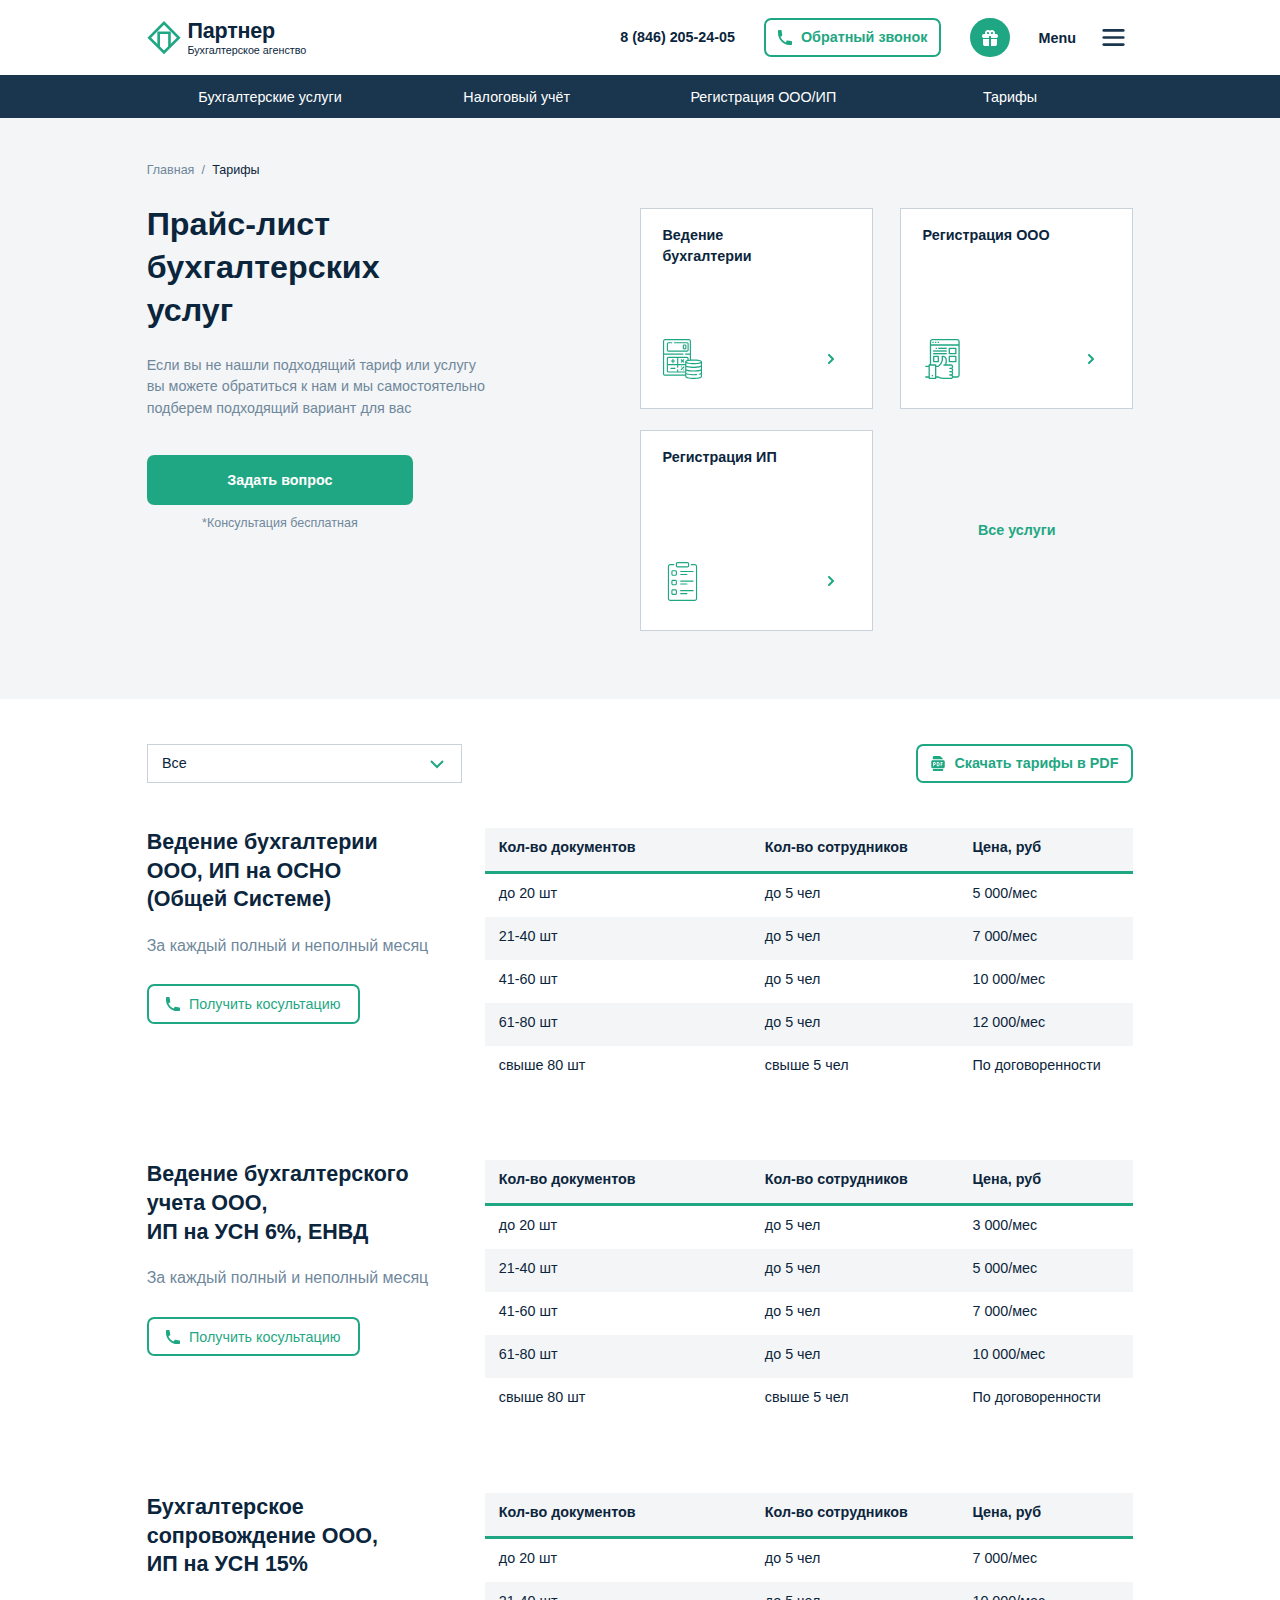
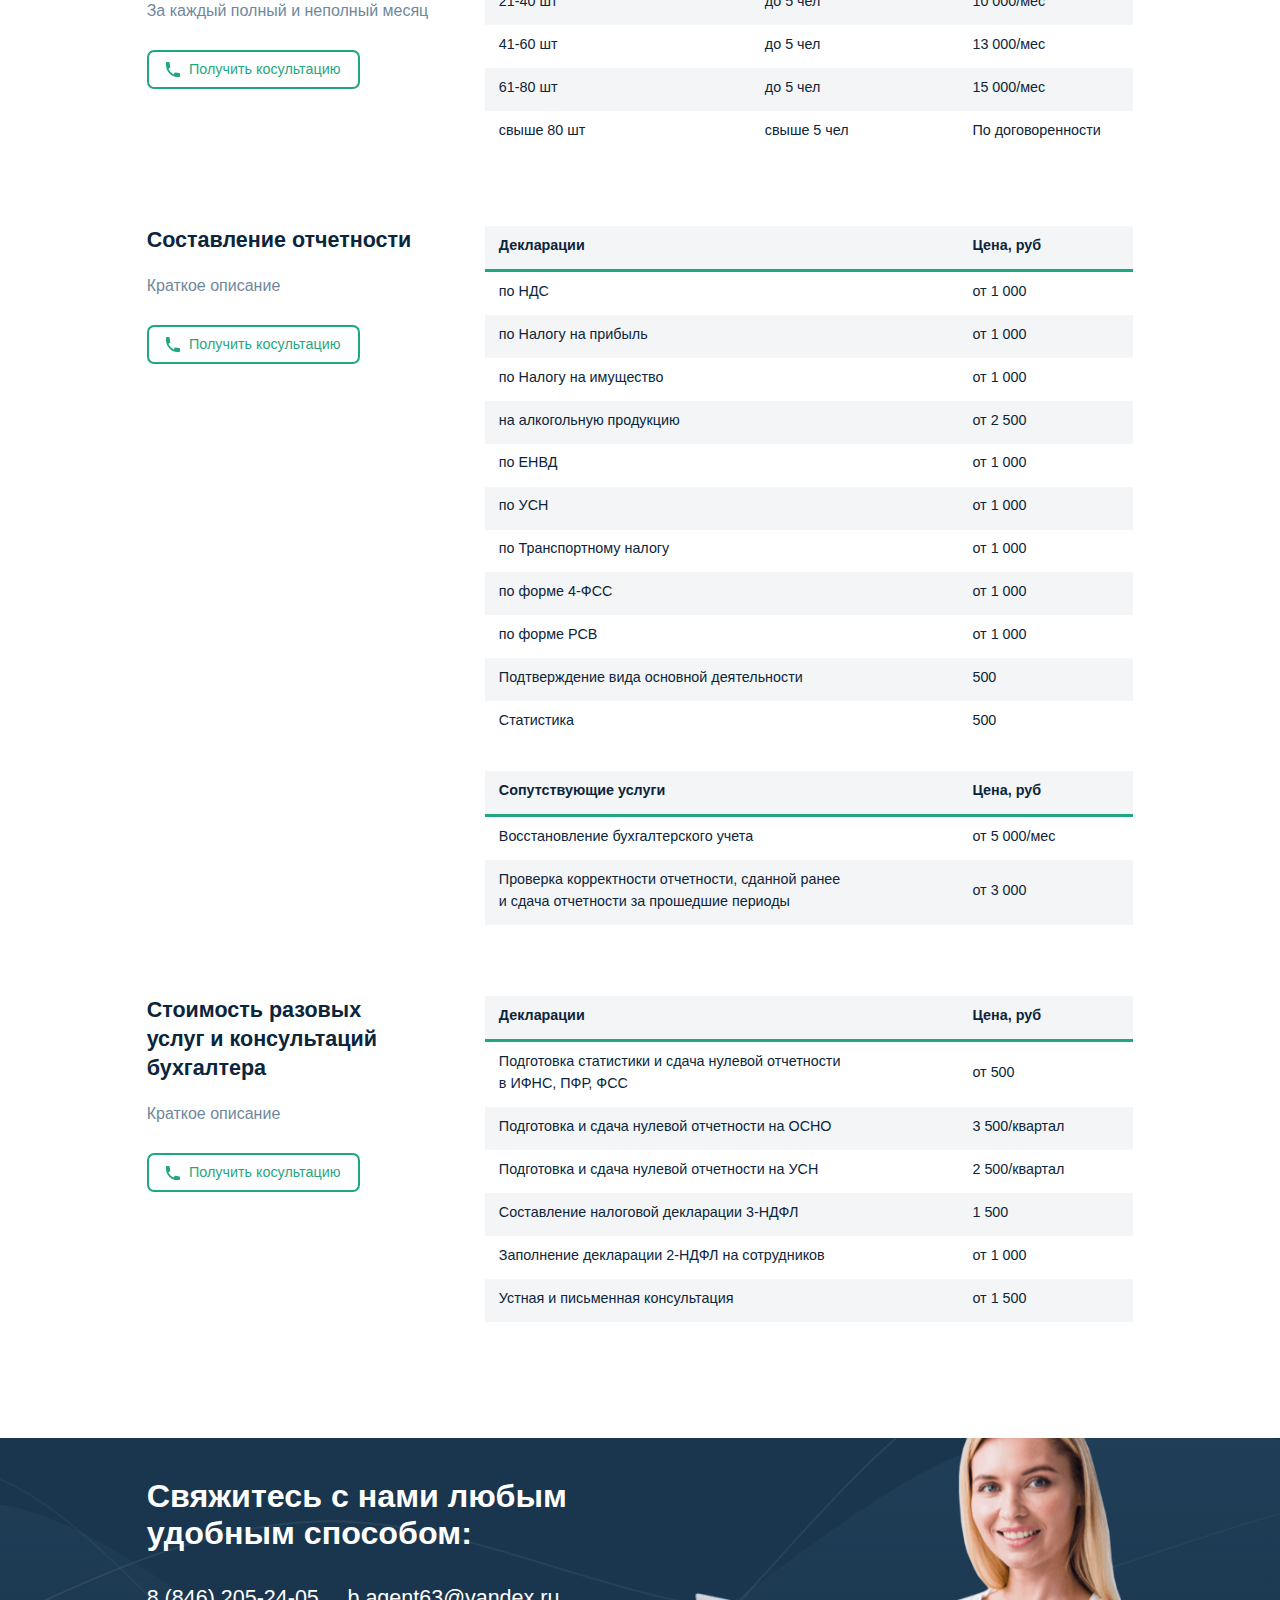
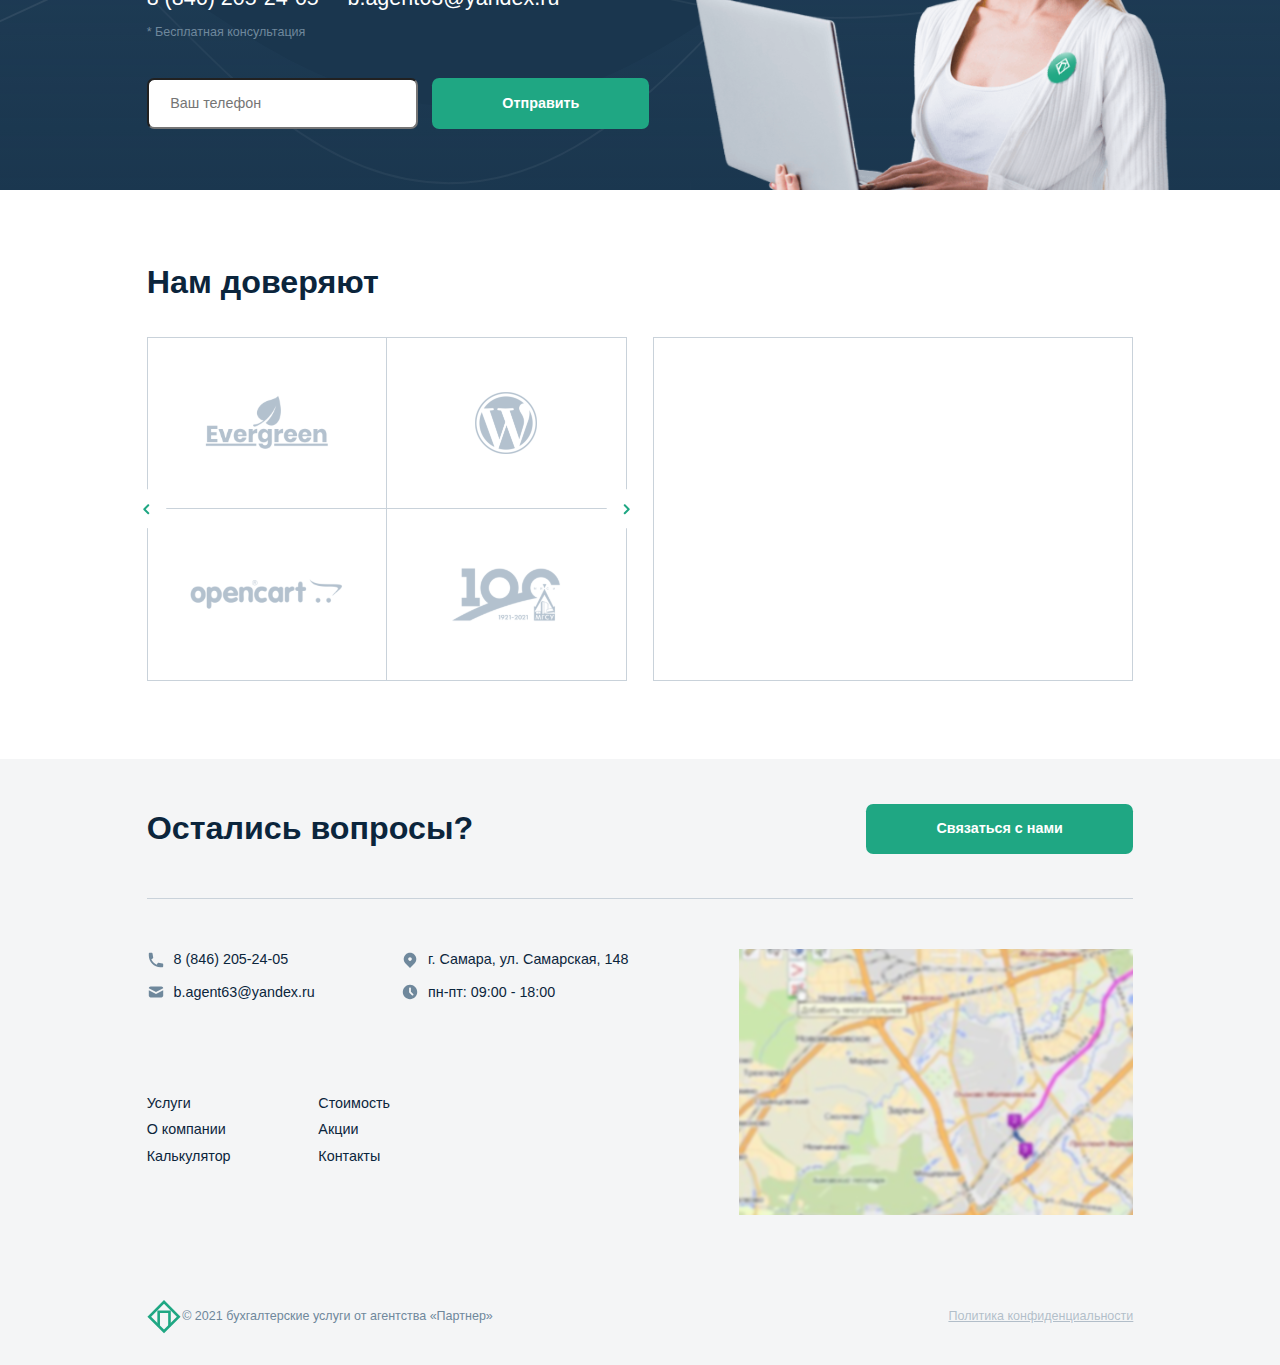
==== commit 1235a2d9: "21.03/10" ====
--- a/index.html
+++ b/index.html
@@ -7,7 +7,7 @@
   <meta name="viewport" content="width=device-width, initial-scale=1.0">
   <title>Partner</title>
 <!--  <link href="https://fonts.googleapis.com/css2?family=Montserrat:wght@400;500;600&display=swap" rel="stylesheet">-->
-  <link rel="stylesheet" href="sass/style.css">
+  <link rel="stylesheet" href="css/style.css">
 </head>
 
 
@@ -1127,7 +1127,7 @@
     </div>
     <!-- /#landing -->
 
-    <div id="page-services" >
+    <div id="page-services" style="display: none">
 
       <section class="services-2 container">
         <div class="show_nav">
@@ -1419,9 +1419,7 @@
     </div>
     <!-- /#page-services -->
 
-    <h1>/-/-/-/-/-/--Посадочная--/-/-/-/-/-/-</h1>
-
-    <div id ="page-services-landing">
+    <div id ="page-services-landing" style="display: none">
 
       <section class="page-services-top container">
         <div class="page-services-top__heading">
@@ -1856,6 +1854,457 @@
     </div>
     <!-- /#page-services-landing -->
 
+    <div id="tariffs" >
+
+      <section class="price-list container">
+        <div class="price-list__left">
+          <div class="show_nav">
+            <div class="show_nav-basic">Главная</div>
+            <div class="show_nav-slash">/</div>
+            <div class="show_nav-loc">Тарифы</div>
+          </div>
+          <h2>
+            Прайс-лист<br> 
+            бухгалтерских<br> 
+            услуг
+          </h2>
+          <p>
+            Если вы не нашли подходящий тариф или услугу<br>
+            вы можете обратиться к нам и мы самостоятельно<br>
+            подберем подходящий вариант для вас
+          </p>
+          <div class="price-list__left-btn">
+            <a href="#" class="btn-green">
+              Задать вопрос
+            </a>
+            <p>*Консультация бесплатная</p>
+          </div>
+        </div>
+        <div class="price-list__right">
+          <div class="card-page-services b1">
+            <div class="card-page-services__top">
+              <p>
+                Ведение<br>
+                бухгалтерии
+              </p>
+            </div>
+            <div class="card-page-services__bottom">
+              <div class="card-page-services__bottom-img">
+                <img src="icons/001-accounting.svg" alt="accounting">
+              </div>
+              <div class="arrow-right-plain">
+                <a href="#">
+                  <img src="icons/chevron-right.svg" alt="arrow">
+                </a>
+              </div>
+            </div>
+          </div>
+          <div class="card-page-services b2">
+          <div class="card-page-services__top">
+            <p>
+              Регистрация ООО
+            </p>
+          </div>
+          <div class="card-page-services__bottom">
+            <div class="card-page-services__bottom-img">
+              <img src="icons/003-web-optimization.svg" alt="web-optimization">
+            </div>
+            <div class="arrow-right-plain">
+              <a href="#">
+                <img src="icons/chevron-right.svg" alt="arrow">
+              </a>
+            </div>
+          </div>
+          </div>
+          <div class="card-page-services b3">
+            <div class="card-page-services__top">
+              <p>
+                Регистрация ИП
+              </p>
+            </div>
+            <div class="card-page-services__bottom">
+              <div class="card-page-services__bottom-img">
+                <img src="icons/002-clipboard.svg" alt="clipboard">
+              </div>
+              <div class="arrow-right-plain">
+                <a href="#">
+                  <img src="icons/chevron-right.svg" alt="arrow">
+                </a>
+              </div>
+            </div>
+          </div>
+          <div class="card-page-services-empty b4">
+            <a href="#">Все услуги</a>
+          </div>
+        </div>
+      </section>
+      <!-- /.price-list -->
+
+      <section class="tariffs-content container">
+        <div class="tariffs-content__top">
+          <div class="tariffs-content__top-dropdown">
+            <p>Все</p>
+            <div class="dropdown">
+              <div class="dropdown-icon">
+                <img src="icons/arrow.svg" alt="arrow">
+              </div>
+              <div class="dropdown-content">
+                <a href="#">Link 1</a>
+                <a href="#">Link 2</a>
+                <a href="#">Link 3</a>
+                <a href="#">Link 4</a>
+                <a href="#">Link 5</a>
+                <a href="#">Link 6</a>
+                <a href="#">Link 7</a>
+                <a href="#">Link 8</a>
+                <a href="#">Link 9</a>
+              </div>
+            </div>
+          </div>
+          <a href="#" class="btn-transparent">
+            <img src="icons/pdf-file-1.svg" alt="pdf-file-1">
+            <p>Скачать тарифы в PDF</p>
+          </a>
+        </div>
+        <div class="tariffs-content__block">
+          <div class="tariffs-content__block-left">
+            <h3>
+              Ведение бухгалтерии<br>
+              ООО, ИП на ОСНО<br>
+              (Общей Системе)
+            </h3>
+            <p>За каждый полный и неполный месяц</p>
+            <a href="#" class="btn-transparent">
+              <img src="icons/call.svg" alt="call">
+              <h6>Получить косультацию</h6>
+            </a>
+          </div>
+          <div class="tariffs-content__block-right">
+            <table class="table-3">
+              <tr>
+                <th>Кол-во документов</th>
+                <th>Кол-во сотрудников</th>
+                <th>Цена, руб</th>
+              </tr>
+              <tr>
+                <td>до 20 шт</td>
+                <td>до 5 чел</td>
+                <td>5 000/мес</td>
+              </tr>
+              <tr>
+                <td>21-40 шт</td>
+                <td>до 5 чел</td>
+                <td>7 000/мес</td>
+              </tr>
+              <tr>
+                <td>41-60 шт</td>
+                <td>до 5 чел</td>
+                <td>10 000/мес</td>
+              </tr>
+              <tr>
+                <td>61-80 шт</td>
+                <td>до 5 чел</td>
+                <td>12 000/мес</td>
+              </tr>
+              <tr>
+                <td>свыше 80 шт</td>
+                <td>свыше 5 чел</td>
+                <td>По договоренности</td>
+              </tr>
+            </table>
+          </div>
+        </div>
+        <div class="tariffs-content__block">
+          <div class="tariffs-content__block-left">
+            <h3>
+              Ведение бухгалтерского<br>
+              учета ООО,<br>
+              ИП на УСН 6%, ЕНВД
+            </h3>
+            <p>За каждый полный и неполный месяц</p>
+            <a href="#" class="btn-transparent">
+              <img src="icons/call.svg" alt="call">
+              <h6>Получить косультацию</h6>
+            </a>
+          </div>
+          <div class="tariffs-content__block-right">
+            <table class="table-3">
+              <tr>
+                <th>Кол-во документов</th>
+                <th>Кол-во сотрудников</th>
+                <th>Цена, руб</th>
+              </tr>
+              <tr>
+                <td>до 20 шт</td>
+                <td>до 5 чел</td>
+                <td>3 000/мес</td>
+              </tr>
+              <tr>
+                <td>21-40 шт</td>
+                <td>до 5 чел</td>
+                <td>5 000/мес</td>
+              </tr>
+              <tr>
+                <td>41-60 шт</td>
+                <td>до 5 чел</td>
+                <td>7 000/мес</td>
+              </tr>
+              <tr>
+                <td>61-80 шт</td>
+                <td>до 5 чел</td>
+                <td>10 000/мес</td>
+              </tr>
+              <tr>
+                <td>свыше 80 шт</td>
+                <td>свыше 5 чел</td>
+                <td>По договоренности</td>
+              </tr>
+            </table>
+          </div>
+        </div>
+        <div class="tariffs-content__block">
+          <div class="tariffs-content__block-left">
+            <h3>
+              Бухгалтерское<br> 
+              сопровождение ООО,<br> 
+              ИП на УСН 15%
+            </h3>
+            <p>За каждый полный и неполный месяц</p>
+            <a href="#" class="btn-transparent">
+              <img src="icons/call.svg" alt="call">
+              <h6>Получить косультацию</h6>
+            </a>
+          </div>
+          <div class="tariffs-content__block-right">
+            <table class="table-3">
+              <tr>
+                <th>Кол-во документов</th>
+                <th>Кол-во сотрудников</th>
+                <th>Цена, руб</th>
+              </tr>
+              <tr>
+                <td>до 20 шт</td>
+                <td>до 5 чел</td>
+                <td>7 000/мес</td>
+              </tr>
+              <tr>
+                <td>21-40 шт</td>
+                <td>до 5 чел</td>
+                <td>10 000/мес</td>
+              </tr>
+              <tr>
+                <td>41-60 шт</td>
+                <td>до 5 чел</td>
+                <td>13 000/мес</td>
+              </tr>
+              <tr>
+                <td>61-80 шт</td>
+                <td>до 5 чел</td>
+                <td>15 000/мес</td>
+              </tr>
+              <tr>
+                <td>свыше 80 шт</td>
+                <td>свыше 5 чел</td>
+                <td>По договоренности</td>
+              </tr>
+            </table>
+          </div>
+        </div>
+        <div class="tariffs-content__block">
+          <div class="tariffs-content__block-left">
+            <h3>Составление отчетности</h3>
+            <p>Краткое описание</p>
+            <a href="#" class="btn-transparent">
+              <img src="icons/call.svg" alt="call">
+              <h6>Получить косультацию</h6>
+            </a>
+          </div>
+          <div class="tariffs-content__block-right">
+            <table class="table-2">
+              <tr>
+                <th>Декларации</th>
+                <th>Цена, руб</th>
+              </tr>
+              <tr>
+                <td>по НДС</td>
+                <td>от 1 000</td>
+              </tr>
+              <tr>
+                <td>по Налогу на прибыль</td>
+                <td>от 1 000</td>
+              </tr>
+              <tr>
+                <td>по Налогу на имущество</td>
+                <td>от 1 000</td>
+              </tr>
+              <tr>
+                <td>на алкогольную продукцию</td>
+                <td>от 2 500</td>
+              </tr>
+              <tr>
+                <td>по ЕНВД</td>
+                <td>от 1 000</td>
+              </tr>
+              <tr>
+                <td>по УСН</td>
+                <td>от 1 000</td>
+              </tr>
+              <tr>
+                <td>по Транспортному налогу</td>
+                <td>от 1 000</td>
+              </tr>
+              <tr>
+                <td>по форме 4-ФСС</td>
+                <td>от 1 000</td>
+              </tr>
+              <tr>
+                <td>по форме РСВ</td>
+                <td>от 1 000</td>
+              </tr>
+              <tr>
+                <td>Подтверждение вида основной деятельности</td>
+                <td>500</td>
+              </tr>
+              <tr>
+                <td>Статистика</td>
+                <td>500</td>
+              </tr>
+            </table>
+            <table class="table-2">
+              <tr>
+                <th>Сопутствующие услуги</th>
+                <th>Цена, руб</th>
+              </tr>
+              <tr>
+                <td>Восстановление бухгалтерского учета	</td>
+                <td>от 5 000/мес</td>
+              </tr>
+              <tr>
+                <td>
+                  Проверка корректности отчетности, сданной ранее<br> 
+                  и сдача отчетности за прошедшие периоды
+                </td>
+                <td>от 3 000</td>
+              </tr>
+            </table>
+
+          </div>
+        </div>
+        <div class="tariffs-content__block">
+          <div class="tariffs-content__block-left">
+            <h3>
+              Стоимость разовых<br> 
+              услуг и консультаций<br>
+              бухгалтера 
+            </h3>
+            <p>Краткое описание</p>
+            <a href="#" class="btn-transparent">
+              <img src="icons/call.svg" alt="call">
+              <h6>Получить косультацию</h6>
+            </a>
+          </div>
+          <div class="tariffs-content__block-right">
+            <table class="table-2">
+              <tr>
+                <th>Декларации</th>
+                <th>Цена, руб</th>
+              </tr>
+              <tr>
+                <td>
+                  Подготовка статистики и сдача нулевой отчетности<br> 
+                  в ИФНС, ПФР, ФСС
+                </td>
+                <td>от 500</td>
+              </tr>
+              <tr>
+                <td>
+                  Подготовка и сдача нулевой отчетности на ОСНО
+                </td>
+                <td>3 500/квартал</td>
+              </tr>
+              <tr>
+                <td>
+                  Подготовка и сдача нулевой отчетности на УСН	
+                </td>
+                <td>2 500/квартал</td>
+              </tr>
+              <tr>
+                <td>Составление налоговой декларации 3-НДФЛ</td>
+                <td>1 500</td>
+              </tr>
+              <tr>
+                <td>Заполнение декларации 2-НДФЛ на сотрудников</td>
+                <td>от 1 000</td>
+              </tr>
+              <tr>
+                <td>Устная и письменная консультация</td>
+                <td>от 1 500</td>
+              </tr>
+            </table>
+          </div>
+        </div>
+
+      </section>
+      <!-- /.tariffs-content -->
+
+      <section class="connection">
+        <div class="connection-i container">
+          <h2>Свяжитесь с нами любым<br>удобным способом: </h2>
+          <div class="connection-i__data">
+            <p>8 (846) 205-24-05</p>
+            <p>b.agent63@yandex.ru</p>
+          </div>
+          <p class="connection-i__desc">
+            * Бесплатная консультация
+          </p>
+          <form class="connection-i__form">
+            <input class="btn-white" type="tel" placeholder="Ваш телефон">
+            <button class="btn-green" type="submit">Отправить</button>
+          </form>
+
+        </div>
+
+      </section>
+      <!-- /.connection -->
+
+      <section class="trust container">
+        <h2>Нам доверяют</h2>
+        <div class="trust__content">
+          <div class="trust__content-left">
+            <div class="arrow-left">
+              <a href="#">
+                <img src="icons/chevron-left.svg" alt="chevron-left">
+              </a>
+            </div>
+            <div class="trust__content-left-items">
+              <div class="trust__content-left-item">
+                <img src="img/trust-1.svg" alt="trust-1">
+              </div>
+              <div class="trust__content-left-item">
+                <img src="img/trust-2.svg" alt="trust-2">
+              </div>
+            </div>
+            <div class="trust__content-left-items">
+              <div class="trust__content-left-item">
+                <img src="img/trust-3.svg" alt="trust-3">
+              </div>
+              <div class="trust__content-left-item">
+                <img src="img/trust-4.svg" alt="trust-4">
+              </div>
+            </div>
+            <a href="#">
+              <div class="arrow-right">
+                <img src="icons/chevron-right.svg" alt="chevron-right">
+              </div>
+            </a>
+          </div>
+          <div class="trust__content-right"></div>
+        </div>
+      </section>
+
+    </div>
+    <!-- /.tariffs -->
+
   </main>
 
   <footer class="footer container">
--- a/css/style.css
+++ b/css/style.css
@@ -0,0 +1 @@
+*,*::after,*::before{margin:0;padding:0;-webkit-box-sizing:inherit;box-sizing:inherit}*:focus{outline:none}html{font-size:44%}@media only screen and (min-width: 64em){html{font-size:44%}}@media only screen and (min-width: 68.75em){html{font-size:48%}}@media only screen and (min-width: 74em){html{font-size:52%}}@media only screen and (min-width: 80em){html{font-size:56%}}@media only screen and (min-width: 85.5em){html{font-size:59%}}@media only screen and (min-width: 90em){html{font-size:62.5%}}@media only screen and (min-width: 96em){html{font-size:68%}}@media only screen and (min-width: 105em){html{font-size:70%}}@media only screen and (min-width: 112.5em){html{font-size:78%}}@media only screen and (min-width: 120em){html{font-size:83.33%}}body{-webkit-box-sizing:border-box;box-sizing:border-box;font-family:'Arial', sans-serif;max-width:100%;margin:0 auto;color:#0B253C;background-color:#fff}a{text-decoration:none;color:inherit;display:-webkit-box;display:-ms-flexbox;display:flex;-webkit-box-pack:center;-ms-flex-pack:center;justify-content:center;-webkit-box-align:center;-ms-flex-align:center;align-items:center}ul{list-style:none}img{max-width:100%}p,h1,h2,h3,h4,h5,h6{margin:0}button{border:none;background-color:transparent;cursor:pointer;padding:0}.container{width:100%;padding:0 11.46%}h1{font-size:4.8rem;font-style:normal;font-weight:700;line-height:5.6rem}h2{font-size:3.6rem;font-style:normal;font-weight:700;line-height:4.14rem}h3{font-size:2.4rem;font-style:normal;font-weight:700;line-height:3.2rem}h4{font-size:1.8rem;font-style:normal;font-weight:700;line-height:2rem}h5{font-size:1.6rem;font-style:normal;font-weight:700;line-height:2rem}h6{font-size:1.6rem;font-weight:400;line-height:1.84rem}.block-img{display:-webkit-box;display:-ms-flexbox;display:flex;-webkit-box-pack:center;-ms-flex-pack:center;justify-content:center;-webkit-box-align:center;-ms-flex-align:center;align-items:center;width:4.4rem;height:4.4rem;border-radius:50%}.slider{display:-webkit-box;display:-ms-flexbox;display:flex}.slider__item{width:0.8rem;height:0.8rem;border-radius:50%;border:2px solid #1FA783}.slider__item:not(:last-child){margin-right:0.8rem}.slider .active{background-color:#1FA783}.slider-block .value-1,.slider-block .value-2,.slider-block .value-3,.slider-block .value-4{text-align:end;font-weight:bold;font-size:1.6rem;width:100%;height:4rem;line-height:2.4rem;color:#1FA783;margin-top:1rem;letter-spacing:0.07rem}.slider-block input[type="range"]{display:block;-webkit-appearance:none;background-color:#C9D2DA;width:100%;height:3px;border-radius:3px;outline:0}.slider-block input[type="range"]::-webkit-slider-thumb{-webkit-appearance:none;background-color:#1FA783;width:0.8rem;height:1.8rem;border-radius:2px;cursor:pointer;-webkit-transition:.3s ease-in-out;transition:.3s ease-in-out}.slider-block ​ input[type="range"]::-webkit-slider-thumb:hover{background-color:white;border:2px solid #e74c3c}.slider-block input[type="range"]::-webkit-slider-thumb:active{-webkit-transform:scale(1.6);transform:scale(1.6)}.btn-transparent{display:-webkit-box;display:-ms-flexbox;display:flex;-webkit-box-pack:center;-ms-flex-pack:center;justify-content:center;-webkit-box-align:center;-ms-flex-align:center;align-items:center;height:4.4rem;border-radius:0.8rem;background-color:transparent;color:#1FA783;border:2px solid #1FA783}.btn-transparent p{font-size:1.6rem;font-weight:700;line-height:1.84rem}.btn-transparent img{width:1.6rem;height:1.6rem;margin-right:1rem}.btn-green{display:-webkit-box;display:-ms-flexbox;display:flex;-webkit-box-pack:center;-ms-flex-pack:center;justify-content:center;-webkit-box-align:center;-ms-flex-align:center;align-items:center;height:5.6rem;border-radius:0.8rem;background-color:#1FA783;color:#fff;font-size:1.6rem;font-weight:700;line-height:1.84rem}.btn-white{display:-webkit-box;display:-ms-flexbox;display:flex;-webkit-box-pack:start;-ms-flex-pack:start;justify-content:flex-start;-webkit-box-align:center;-ms-flex-align:center;align-items:center;height:5.6rem;border-radius:0.8rem;background-color:#fff;color:#93A1AD;padding-left:2.4rem;font-size:1.6rem;font-weight:400;line-height:2.4rem}.card-basic{height:40.5rem;width:31.53%;position:relative}.card-basic .card{position:absolute;top:0;left:0;z-index:50;width:100%;height:100%;padding:2.4rem;background-color:#F4F5F6;display:-webkit-box;display:-ms-flexbox;display:flex;-webkit-box-orient:vertical;-webkit-box-direction:normal;-ms-flex-direction:column;flex-direction:column;-webkit-box-pack:justify;-ms-flex-pack:justify;justify-content:space-between;-webkit-box-align:start;-ms-flex-align:start;align-items:flex-start}.card-basic .card__heading{width:100%;display:-webkit-box;display:-ms-flexbox;display:flex;-webkit-box-pack:start;-ms-flex-pack:start;justify-content:flex-start;-webkit-box-align:center;-ms-flex-align:center;align-items:center;padding-top:2.6rem}.card-basic .card__heading p:nth-child(1){font-size:3.2rem;font-weight:700;line-height:3.68rem}.card-basic .card__heading p:nth-child(1) span{font-family:Montserrat, sans-serif;font-size:2.8rem;font-weight:600;padding-left:0.8rem}.card-basic .card__heading p:nth-child(2){font-size:1.4rem;font-weight:400;line-height:2rem;color:#6F889C;padding-left:0.8rem;padding-top:1.1rem}.card-basic .card__content{width:100%;padding-left:0.7rem;height:15.2rem;border-top:1px solid #E1E6EA;border-bottom:1px solid #E1E6EA}.card-basic .card__content-item{width:100%;height:50%;display:-webkit-box;display:-ms-flexbox;display:flex;-webkit-box-orient:vertical;-webkit-box-direction:normal;-ms-flex-direction:column;flex-direction:column;-webkit-box-pack:space-evenly;-ms-flex-pack:space-evenly;justify-content:space-evenly;-webkit-box-align:start;-ms-flex-align:start;align-items:flex-start}.card-basic .card__content-item:last-child{border-top:1px solid #E1E6EA}.card-basic .card__content-item div{display:-webkit-box;display:-ms-flexbox;display:flex;-webkit-box-pack:justify;-ms-flex-pack:justify;justify-content:space-between;-webkit-box-align:center;-ms-flex-align:center;align-items:center;width:100%}.card-basic .card__content-item div p{font-size:1.4rem;font-weight:400;line-height:2.4rem;color:#6F889C}.card-basic .card__content-item div img{display:block;width:2rem;height:2rem}.card-basic .card__content-item p{font-size:1.6rem;font-weight:400;line-height:2.4rem;text-align:left}.card-basic .card .btn-green{width:100%}.card-active{background-image:url("../img/card-active-bg.svg");background-repeat:no-repeat;background-size:cover;background-position:center}.card-active .card{background-color:transparent}.card-active .card__heading p:nth-child(1){color:#fff}.card-active .card__content{border-top:1px solid #27445D;border-bottom:1px solid #27445D}.card-active .card__content-item:last-child{border-top:1px solid #27445D}.card-active .card__content-item p{color:#fff}.card-basic-landing{position:relative;background-repeat:no-repeat;background-size:cover;background-position:center}.card-basic-landing .card-landing{padding:2.4rem;height:100%;width:100%;position:absolute;top:0;left:0;z-index:50;color:#fff;display:-webkit-box;display:-ms-flexbox;display:flex;-webkit-box-orient:vertical;-webkit-box-direction:normal;-ms-flex-direction:column;flex-direction:column;-webkit-box-pack:start;-ms-flex-pack:start;justify-content:flex-start;-webkit-box-align:start;-ms-flex-align:start;align-items:flex-start}.card-basic-landing .card-landing__icon{margin-bottom:2.2rem;background-color:rgba(255,255,255,0.15)}.card-basic-landing .card-landing__heading{font-size:2.4rem;font-weight:700;line-height:2.8rem;margin-bottom:1.5rem}.card-basic-landing .card-landing__text{font-size:1.4rem;font-weight:400;line-height:2rem}.card-options{width:100%;height:100%;padding:2.6rem 2.4rem;background-color:#fff}.card-options__heading{display:-webkit-box;display:-ms-flexbox;display:flex;-webkit-box-pack:justify;-ms-flex-pack:justify;justify-content:space-between;-webkit-box-align:center;-ms-flex-align:center;align-items:center}.card-options__heading p{font-size:2.4rem;font-weight:700;line-height:2.8rem}.card-options__text{border-radius:0.8rem;border:1px solid #C9D2DA;margin-top:3rem}.card-options__text .text-inner{padding:1rem 1.5rem;display:-webkit-box;display:-ms-flexbox;display:flex;-webkit-box-align:start;-ms-flex-align:start;align-items:flex-start}.card-options__text .text-inner img{margin-right:1.5rem;width:2rem;height:2rem}.card-options__text .text-inner p{font-size:1.6rem;font-weight:400;line-height:2.4rem;text-align:left;color:#6F889C}.card-options__text .text-inner:not(:last-child){border-bottom:1px solid #C9D2DA}.card-basic-services{width:100%;height:100%;display:-webkit-box;display:-ms-flexbox;display:flex;-webkit-box-align:start;-ms-flex-align:start;align-items:flex-start;border:1px solid rgba(255,255,255,0.15);padding:2rem}.card-basic-services img{width:2rem;height:2rem;margin-right:1rem;margin-top:0.4rem}.card-basic-services__content{width:100%;height:100%;display:-webkit-box;display:-ms-flexbox;display:flex;-webkit-box-orient:vertical;-webkit-box-direction:normal;-ms-flex-direction:column;flex-direction:column;-webkit-box-pack:justify;-ms-flex-pack:justify;justify-content:space-between;-webkit-box-align:start;-ms-flex-align:start;align-items:flex-start}.card-basic-services__content div p{width:-webkit-max-content;width:-moz-max-content;width:max-content;font-size:1.6rem;font-weight:700;line-height:2.8rem;border-bottom:1px solid rgba(255,255,255,0.2)}.card-basic-services__content p{font-size:2.4rem;font-weight:700;line-height:2.4rem}.card-page-services{border:1px solid #C9D2DA;padding:1.8rem 2.4rem 3.2rem 2.4rem;display:-webkit-box;display:-ms-flexbox;display:flex;-webkit-box-orient:vertical;-webkit-box-direction:normal;-ms-flex-direction:column;flex-direction:column;-webkit-box-pack:justify;-ms-flex-pack:justify;justify-content:space-between;-webkit-box-align:start;-ms-flex-align:start;align-items:flex-start}.card-page-services__top p{font-size:1.6rem;font-weight:700;line-height:2.4rem}.card-page-services__bottom{width:100%;display:-webkit-box;display:-ms-flexbox;display:flex;-webkit-box-pack:justify;-ms-flex-pack:justify;justify-content:space-between;-webkit-box-align:center;-ms-flex-align:center;align-items:center}.card-page-services__bottom-img{width:4.4rem;height:4.4rem}.card-page-services-empty{display:-webkit-box;display:-ms-flexbox;display:flex;-webkit-box-pack:center;-ms-flex-pack:center;justify-content:center;-webkit-box-align:center;-ms-flex-align:center;align-items:center}.card-page-services-empty a{font-size:1.6rem;font-weight:700;line-height:1.8rem;color:#1FA783}.card-page-services-active{background-color:#1FA783;border:none;color:#fff}.arrow-left{display:-webkit-box;display:-ms-flexbox;display:flex;-webkit-box-pack:center;-ms-flex-pack:center;justify-content:center;-webkit-box-align:center;-ms-flex-align:center;align-items:center;width:4.4rem;height:4.4rem;border-radius:50%;background-color:#fff;position:absolute;top:50%;left:0;-webkit-transform:translateX(-50%) translateY(-50%);transform:translateX(-50%) translateY(-50%)}.arrow-right{display:-webkit-box;display:-ms-flexbox;display:flex;-webkit-box-pack:center;-ms-flex-pack:center;justify-content:center;-webkit-box-align:center;-ms-flex-align:center;align-items:center;width:4.4rem;height:4.4rem;border-radius:50%;background-color:#fff;position:absolute;top:50%;right:0;-webkit-transform:translateX(50%) translateY(-50%);transform:translateX(50%) translateY(-50%)}.arrow-left-plain{display:-webkit-box;display:-ms-flexbox;display:flex;-webkit-box-pack:center;-ms-flex-pack:center;justify-content:center;-webkit-box-align:center;-ms-flex-align:center;align-items:center;width:4.4rem;height:4.4rem;border-radius:50%;background-color:#fff}.arrow-right-plain{display:-webkit-box;display:-ms-flexbox;display:flex;-webkit-box-pack:center;-ms-flex-pack:center;justify-content:center;-webkit-box-align:center;-ms-flex-align:center;align-items:center;width:4.4rem;height:4.4rem;border-radius:50%;background-color:#fff}.show_nav{display:-webkit-box;display:-ms-flexbox;display:flex;-webkit-box-pack:start;-ms-flex-pack:start;justify-content:flex-start;-webkit-box-align:center;-ms-flex-align:center;align-items:center;font-size:1.4rem;font-weight:400;line-height:2rem}.show_nav-basic{color:#6F889C;margin-right:0.8rem}.show_nav-slash{color:#6F889C;margin-right:0.8rem}.show_nav-loc{color:#0B253C}.form-block{width:40%;height:8.2rem}.form-block label{font-size:1.6rem;font-weight:400;line-height:2.4rem;text-align:left}.form-block select{width:100%;height:4.4rem;border:1px solid #C9D2DA;background-color:#fff;margin-top:1.5rem;padding-left:1.5rem;font-size:1.6rem;font-weight:400;line-height:2.4rem;text-align:left;-moz-appearance:none;appearance:none;-webkit-appearance:none;background-image:url("../icons/arrow.svg");background-repeat:no-repeat;background-size:2rem auto, 100%;background-position:right .7em top 50%, 0 0}.block-inner{position:absolute;width:100%;height:100%;top:0;left:0;z-index:50;background-image:url("../img/your-time-bg.svg");background-repeat:no-repeat;background-size:cover;background-position:right}.block-inner .inner{position:absolute;width:100%;height:100%;top:0;left:0;z-index:100;background:-webkit-gradient(linear, left top, left bottom, color-stop(50%, rgba(31,167,131,0)), to(#1FA783));background:linear-gradient(180deg, rgba(31,167,131,0) 50%, #1FA783 100%);display:-webkit-box;display:-ms-flexbox;display:flex;-webkit-box-orient:vertical;-webkit-box-direction:normal;-ms-flex-direction:column;flex-direction:column;-webkit-box-pack:justify;-ms-flex-pack:justify;justify-content:space-between;-webkit-box-align:start;-ms-flex-align:start;align-items:flex-start;padding:3.1rem 2.2rem;color:#fff}.block-inner .inner p:nth-child(1){font-size:3.2rem;font-weight:700;line-height:2rem}.block-inner .inner p:nth-child(2){font-size:1.4rem;font-weight:400;line-height:2rem}.block-inner .inner .btn-transparent{width:100%;-ms-flex-item-align:center;-ms-grid-row-align:center;align-self:center;color:#fff;border:2px solid #fff;font-size:1.6rem;font-weight:700;line-height:1.8rem}.dropdown{position:relative}.dropdown-icon{display:-webkit-box;display:-ms-flexbox;display:flex;-webkit-box-pack:center;-ms-flex-pack:center;justify-content:center;-webkit-box-align:center;-ms-flex-align:center;align-items:center;cursor:pointer}.dropdown-content{display:none;position:absolute;background-color:#fff;border:1px solid #C9D2DA;z-index:50;width:22rem;padding:1rem;-webkit-transform:translateX(-80%);transform:translateX(-80%)}.dropdown:hover .dropdown-content{display:block}.footer{height:67.6rem;background-color:#F4F5F6}.footer__heading{height:15.6rem;border-bottom:1px solid #C9D2DA;display:-webkit-box;display:-ms-flexbox;display:flex;-webkit-box-pack:justify;-ms-flex-pack:justify;justify-content:space-between;-webkit-box-align:center;-ms-flex-align:center;align-items:center}.footer__heading .btn-green{width:27.1%}.footer__center{height:41.2rem;display:-webkit-box;display:-ms-flexbox;display:flex;padding:5.6rem 0}.footer__center-content{width:60%;height:100%}.footer__center-content-top{display:-webkit-box;display:-ms-flexbox;display:flex;height:50%}.footer__center-content-top .content-top-items{width:43%}.footer__center-content-top .content-top-items div{display:-webkit-box;display:-ms-flexbox;display:flex;-webkit-box-pack:start;-ms-flex-pack:start;justify-content:flex-start;-webkit-box-align:center;-ms-flex-align:center;align-items:center}.footer__center-content-top .content-top-items div img{width:2rem;height:2rem}.footer__center-content-top .content-top-items div p{padding-left:1rem;font-size:1.6rem;font-weight:400;line-height:2.4rem}.footer__center-content-top .content-top-items div:last-child{padding-top:1.2rem}.footer__center-content-bottom{display:-webkit-box;display:-ms-flexbox;display:flex;height:48%;padding-top:1rem;padding-bottom:5rem}.footer__center-content-bottom div{height:100%;width:29%;display:-webkit-box;display:-ms-flexbox;display:flex;-webkit-box-orient:vertical;-webkit-box-direction:normal;-ms-flex-direction:column;flex-direction:column;-webkit-box-pack:justify;-ms-flex-pack:justify;justify-content:space-between;-webkit-box-align:start;-ms-flex-align:start;align-items:flex-start;font-size:1.6rem;font-weight:400;line-height:2.4rem}.footer__center-map{width:40%;height:100%}.footer__bottom{height:10.8rem;display:-webkit-box;display:-ms-flexbox;display:flex;-webkit-box-pack:justify;-ms-flex-pack:justify;justify-content:space-between;-webkit-box-align:center;-ms-flex-align:center;align-items:center}.footer__bottom-left{display:-webkit-box;display:-ms-flexbox;display:flex;-webkit-box-pack:start;-ms-flex-pack:start;justify-content:flex-start;-webkit-box-align:center;-ms-flex-align:center;align-items:center}.footer__bottom-left img{width:3.8rem;height:3.8rem}.footer__bottom-left p{font-size:1.4rem;font-weight:400;line-height:2.4rem;color:#6F889C;padding-left:0.16rem}.footer__bottom-right{display:-webkit-box;display:-ms-flexbox;display:flex;-webkit-box-pack:end;-ms-flex-pack:end;justify-content:flex-end;-webkit-box-align:center;-ms-flex-align:center;align-items:center}.footer__bottom-right a{font-size:1.4rem;font-weight:400;line-height:2.4rem;color:rgba(111,136,156,0.5);text-decoration:underline}.main-header{height:53.6rem;width:100%;background-image:url("../img/main-header-bg.svg");background-repeat:no-repeat;background-size:cover;background-position:right;position:relative}.main-header-container{position:absolute;top:0;left:0;z-index:50;background-color:transparent;height:100%;padding:6.8rem 0 5.6rem 11.46%;display:-webkit-box;display:-ms-flexbox;display:flex;-webkit-box-orient:vertical;-webkit-box-direction:normal;-ms-flex-direction:column;flex-direction:column;-webkit-box-pack:justify;-ms-flex-pack:justify;justify-content:space-between;-webkit-box-align:start;-ms-flex-align:start;align-items:flex-start}.main-header-container p{font-size:1.8rem;font-style:italic;font-weight:400;line-height:2.8rem;text-align:left;color:#6F889C}.main-header-container h1{color:#0B253C}.main-header-container h1 span{color:#1FA783}.main-header-container .btn-green{width:40%;margin-bottom:7rem}.header{height:13.2rem;width:100%}.header__top{height:8.4rem;display:-webkit-box;display:-ms-flexbox;display:flex}.header__top .top-left{width:48%;display:-webkit-box;display:-ms-flexbox;display:flex;-webkit-box-pack:start;-ms-flex-pack:start;justify-content:flex-start;-webkit-box-align:center;-ms-flex-align:center;align-items:center}.header__top .top-left img{width:3.8rem;height:3.8rem}.header__top .top-left__heading{color:#0B253C;padding-left:0.747rem}.header__top .top-left__heading p:nth-child(1){font-size:2.4rem;font-weight:700;line-height:2.76rem;letter-spacing:-0.02rem;text-align:left}.header__top .top-left__heading p:nth-child(2){font-size:1.2rem;font-weight:400;line-height:1.38rem;text-align:left}.header__top .top-right{width:52%;display:-webkit-box;display:-ms-flexbox;display:flex;-webkit-box-pack:justify;-ms-flex-pack:justify;justify-content:space-between;-webkit-box-align:center;-ms-flex-align:center;align-items:center}.header__top .top-right__call{font-size:1.6rem;font-weight:700;line-height:1.84rem;text-align:center}.header__top .top-right__btn{width:19.8rem}.header__top .top-right__gift{background-color:#1FA783}.header__top .top-right__menu{display:-webkit-box;display:-ms-flexbox;display:flex;-webkit-box-pack:center;-ms-flex-pack:center;justify-content:center;-webkit-box-align:center;-ms-flex-align:center;align-items:center}.header__top .top-right__menu p{font-size:1.6rem;font-weight:700;line-height:1.8rem;text-align:center;margin-right:2rem}.header__top .top-right__menu img{width:4.4rem;height:4.4rem}.header__nav{height:4.8rem;background-color:#1A364E;color:#fff}.header__nav-container{height:100%;display:-webkit-box;display:-ms-flexbox;display:flex;-ms-flex-pack:distribute;justify-content:space-around;-webkit-box-align:center;-ms-flex-align:center;align-items:center}.header__nav-container a{width:25%;display:-webkit-box;display:-ms-flexbox;display:flex;-webkit-box-pack:center;-ms-flex-pack:center;justify-content:center;-webkit-box-align:center;-ms-flex-align:center;align-items:center}.stock{width:77.4%;margin:0 11.3%;height:35.2rem}.stock__top{background-image:url("../img/stock-bg.svg");background-repeat:no-repeat;background-size:cover;background-position:center;position:relative;height:30.08rem;width:100%}.stock__top-inner{position:absolute;width:100%;height:100%;top:0;left:0;z-index:50;padding:6rem 6.5rem;display:-webkit-box;display:-ms-flexbox;display:flex;-webkit-box-orient:vertical;-webkit-box-direction:normal;-ms-flex-direction:column;flex-direction:column;-webkit-box-pack:justify;-ms-flex-pack:justify;justify-content:space-between;-webkit-box-align:start;-ms-flex-align:start;align-items:flex-start;color:#fff}.stock__top-inner div p{font-size:1.6rem;font-weight:400;line-height:2.4rem;margin-top:1rem}.stock__top-inner .btn-transparent{width:18.4%;color:#fff;border-color:#fff}.stock__slider{width:100%;height:4.4rem;display:-webkit-box;display:-ms-flexbox;display:flex;-webkit-box-pack:center;-ms-flex-pack:center;justify-content:center;-webkit-box-align:end;-ms-flex-align:end;align-items:flex-end}.connection{width:100%;height:39.2rem;background-image:url("../img/connection-bg.svg");background-repeat:no-repeat;background-size:cover;background-position:center;position:relative}.connection-i{width:100%;height:100%;position:absolute;top:0;left:0;z-index:50;background-color:transparent;color:#fff;padding-top:4.4rem;padding-bottom:6.8rem;display:-webkit-box;display:-ms-flexbox;display:flex;-webkit-box-orient:vertical;-webkit-box-direction:normal;-ms-flex-direction:column;flex-direction:column;-webkit-box-pack:justify;-ms-flex-pack:justify;justify-content:space-between;-webkit-box-align:start;-ms-flex-align:start;align-items:flex-start}.connection-i__data{display:-webkit-box;display:-ms-flexbox;display:flex}.connection-i__data p{font-size:2.4rem;font-weight:400;line-height:2.4rem;text-align:left;margin-right:3.2rem}.connection-i__desc{font-size:1.4rem;font-weight:400;line-height:2rem;color:#6F889C;margin-top:-2.5rem}.connection-i__form{display:-webkit-box;display:-ms-flexbox;display:flex;width:100%}.connection-i__form .btn-white{width:27.5%;margin-right:1.6rem}.connection-i__form .btn-green{width:22%}.trust{height:46.5rem;margin-top:9.2rem;margin-bottom:11.2rem}.trust__content{width:100%;height:38.4rem;display:-webkit-box;display:-ms-flexbox;display:flex;-webkit-box-pack:justify;-ms-flex-pack:justify;justify-content:space-between;-webkit-box-align:center;-ms-flex-align:center;align-items:center;margin-top:4rem}.trust__content-left{width:48.65%;height:100%;display:-webkit-box;display:-ms-flexbox;display:flex;-ms-flex-wrap:wrap;flex-wrap:wrap;position:relative}.trust__content-left-items{width:50%;height:100%}.trust__content-left-items:nth-child(2){border:1px solid #C9D2DA}.trust__content-left-items:nth-child(3){border-top:1px solid #C9D2DA;border-right:1px solid #C9D2DA;border-bottom:1px solid #C9D2DA}.trust__content-left-item{width:100%;height:50%;display:-webkit-box;display:-ms-flexbox;display:flex;-webkit-box-pack:center;-ms-flex-pack:center;justify-content:center;-webkit-box-align:center;-ms-flex-align:center;align-items:center}.trust__content-left-item:nth-child(1){border-bottom:1px solid #C9D2DA}.trust__content-right{width:48.65%;height:100%;border:1px solid #C9D2DA}.benefit{width:100%;height:52rem;background-image:url("../img/benefit-bg.svg");background-repeat:no-repeat;background-size:cover;background-position:center;position:relative;margin-top:9rem}.benefit .benefit-inner{width:100%;height:100%;position:absolute;top:0;left:0;z-index:50;padding-bottom:14.6rem;padding-top:10rem;display:-webkit-box;display:-ms-flexbox;display:flex}.benefit .benefit-inner__left{width:43.2%;padding-top:2rem}.benefit .benefit-inner__left h2{color:#fff}.benefit .benefit-inner__left .btn-green{width:53%;margin-top:2.7rem}.benefit .benefit-inner__right{width:56.8%;height:100%}.benefit .benefit-inner__items{display:-webkit-box;display:-ms-flexbox;display:flex;width:100%;height:50%}.benefit .benefit-inner__items:last-child{padding-top:3rem}.benefit .benefit-inner__item{width:50%;height:100%}.benefit .benefit-inner__item:nth-child(2),.benefit .benefit-inner__item:nth-child(4){padding-left:6rem}.benefit .benefit-inner__item p:nth-child(1){font-size:3.2rem;font-weight:700;line-height:3.7rem;text-align:left;color:#1FA783;margin-bottom:1.5rem}.benefit .benefit-inner__item p:nth-child(2){font-size:1.6rem;font-weight:400;line-height:2.4rem;text-align:left;color:#fff}.rates{height:83.5rem;padding-top:8.17rem;padding-bottom:8rem;display:-webkit-box;display:-ms-flexbox;display:flex;-webkit-box-orient:vertical;-webkit-box-direction:normal;-ms-flex-direction:column;flex-direction:column;-webkit-box-pack:justify;-ms-flex-pack:justify;justify-content:space-between;-webkit-box-align:start;-ms-flex-align:start;align-items:flex-start}.rates__selection{display:-webkit-box;display:-ms-flexbox;display:flex;width:100%;height:4.5rem}.rates__selection div{width:50%;height:100%;display:-webkit-box;display:-ms-flexbox;display:flex;-webkit-box-pack:center;-ms-flex-pack:center;justify-content:center;-webkit-box-align:center;-ms-flex-align:center;align-items:center;font-size:1.6rem;font-weight:400;line-height:2.4rem;border-bottom:3px solid #1FA783}.rates__selection-passive{background-color:#F4F5F6}.rates__selection-active{background-color:#1FA783;color:#fff}.rates__cards{width:100%;display:-webkit-box;display:-ms-flexbox;display:flex;-webkit-box-pack:justify;-ms-flex-pack:justify;justify-content:space-between;-webkit-box-align:center;-ms-flex-align:center;align-items:center}.rates__footer{width:100%;display:-webkit-box;display:-ms-flexbox;display:flex;-webkit-box-pack:justify;-ms-flex-pack:justify;justify-content:space-between;-webkit-box-align:center;-ms-flex-align:center;align-items:center}.rates__footer .btn-transparent{width:21.62%}.rates__footer .btn-transparent img{width:2rem;height:2rem}.rates__footer .rates__footer-last{font-size:1.6rem;font-weight:700;line-height:1.8rem;color:#1FA783}.your-time{height:54.4rem;padding-top:7.4rem;padding-bottom:8.6rem;display:-webkit-box;display:-ms-flexbox;display:flex;-webkit-box-orient:vertical;-webkit-box-direction:normal;-ms-flex-direction:column;flex-direction:column;-webkit-box-pack:justify;-ms-flex-pack:justify;justify-content:space-between;-webkit-box-align:start;-ms-flex-align:start;align-items:flex-start}.your-time__block{width:100%;height:21.2rem;display:-webkit-box;display:-ms-flexbox;display:flex}.your-time__block .block-item{height:100%;display:-webkit-box;display:-ms-flexbox;display:flex;-webkit-box-orient:vertical;-webkit-box-direction:normal;-ms-flex-direction:column;flex-direction:column;-webkit-box-pack:justify;-ms-flex-pack:justify;justify-content:space-between;-webkit-box-align:start;-ms-flex-align:start;align-items:flex-start}.your-time__block .block-item .block-img{background-color:rgba(31,167,131,0.15)}.your-time__block .block-item:not(:last-child){padding:2.4rem 2.4rem 3.1rem 2.4rem;border:1px solid #C9D2DA;width:25.6%}.your-time__block .block-item:not(:last-child) p{font-size:1.4rem;font-weight:400;line-height:2rem;color:#6F889C}.your-time__block .block-item:last-child{width:23.2%;position:relative;background-color:#1FA783}.your-time__text{font-size:1.6rem;font-weight:400;line-height:2.4rem;color:#6F889C;text-align:center;-ms-flex-item-align:center;-ms-grid-row-align:center;align-self:center}.services{width:100%;height:91.6rem;background-image:url("../img/services-bg.svg");background-repeat:no-repeat;background-size:cover;background-position:center;position:relative}.services__top{height:38rem;width:100%;position:absolute;top:0;left:0;z-index:50;display:-webkit-box;display:-ms-flexbox;display:flex;padding-bottom:7.8rem;padding-top:7.8rem}.services__top-left{width:42.8%;display:-webkit-box;display:-ms-flexbox;display:flex;-webkit-box-orient:vertical;-webkit-box-direction:normal;-ms-flex-direction:column;flex-direction:column;-webkit-box-pack:justify;-ms-flex-pack:justify;justify-content:space-between;-webkit-box-align:start;-ms-flex-align:start;align-items:flex-start}.services__top-left h2{color:#fff}.services__top-left p{font-size:1.6rem;font-weight:400;line-height:2.4rem;color:#6F889C}.services__top-left .btn-transparent{width:50.94%}.services__top-left .btn-transparent p{color:#1FA783;font-size:1.6rem;font-weight:700;line-height:1.84rem}.services__top-right{width:57.2%;margin-top:1.2rem;border:1px solid rgba(255,255,255,0.15);display:-webkit-box;display:-ms-flexbox;display:flex;-ms-flex-wrap:wrap;flex-wrap:wrap}.services__top-right-item{width:50%;height:33.333%;display:-webkit-box;display:-ms-flexbox;display:flex;-webkit-box-pack:start;-ms-flex-pack:start;justify-content:flex-start;-webkit-box-align:center;-ms-flex-align:center;align-items:center;padding-left:3.4rem}.services__top-right-item img{width:2rem;height:2rem}.services__top-right-item h5{color:#fff;margin-left:1rem;border-bottom:1px solid rgba(255,255,255,0.2);line-height:2.5rem}.services__bottom{width:77.08%;height:42.4rem;margin:0 11.46%;position:absolute;top:38rem;left:0;z-index:50;background-color:#fff;padding:4rem 4.2rem 4rem 6.4rem}.services__bottom form{width:100%;height:100%;display:-webkit-box;display:-ms-flexbox;display:flex}.services__bottom-left{width:70%;height:100%;padding:1.2rem 3% 1.9rem 0;display:-webkit-box;display:-ms-flexbox;display:flex;-webkit-box-orient:vertical;-webkit-box-direction:normal;-ms-flex-direction:column;flex-direction:column;-webkit-box-pack:justify;-ms-flex-pack:justify;justify-content:space-between;-webkit-box-align:start;-ms-flex-align:start;align-items:flex-start}.services__bottom-left-forms{display:-webkit-box;display:-ms-flexbox;display:flex}.services__bottom-left-forms #tax-type{border-left:none}.services__bottom-left-forms #tax-type-2{border-left:none}.services__bottom-left-sliders{display:-webkit-box;display:-ms-flexbox;display:flex;width:100%;height:7rem}.services__bottom-left-sliders .slider-block{width:45%;height:100%;margin-right:5%}.services__bottom-left-sliders .slider-block__label{display:-webkit-box;display:-ms-flexbox;display:flex;display:flex;-webkit-box-pack:justify;-ms-flex-pack:justify;justify-content:space-between;-webkit-box-align:center;-ms-flex-align:center;align-items:center}.services__bottom-left-sliders .slider-block__label label{font-size:1.6rem;font-weight:400;line-height:2.4rem;text-align:left;display:-webkit-box;display:-ms-flexbox;display:flex;-webkit-box-align:center;-ms-flex-align:center;align-items:center}.services__bottom-left-sliders .slider-block__label label img{width:2rem;height:2rem;margin-left:0.9rem}.services__bottom-left-sliders .slider-block__label p{font-size:1.6rem;font-weight:400;line-height:2.4rem;text-align:right;color:#6F889C}.services__bottom-left p{font-size:1.4rem;font-weight:400;line-height:2rem;text-align:left;color:#6F889C}.services__bottom-right{width:30%;height:100%;background-color:#F4F5F6;padding-top:5.4rem;padding-bottom:5.9rem;display:-webkit-box;display:-ms-flexbox;display:flex;-webkit-box-orient:vertical;-webkit-box-direction:normal;-ms-flex-direction:column;flex-direction:column;-webkit-box-pack:justify;-ms-flex-pack:justify;justify-content:space-between;-webkit-box-align:center;-ms-flex-align:center;align-items:center}.services__bottom-right p:nth-child(1){font-size:1.6rem;font-weight:400;line-height:2.4rem}.services__bottom-right .optimalRate{font-size:3.2rem;font-weight:700;line-height:3.68rem}.services__bottom-right .optimalRate span{font-family:Montserrat, sans-serif;font-size:2.8rem;font-weight:600}.services__bottom-right input{width:84.67%;border:none;display:-webkit-box;display:-ms-flexbox;display:flex;-webkit-box-pack:center;-ms-flex-pack:center;justify-content:center;-webkit-box-align:center;-ms-flex-align:center;align-items:center;height:5.6rem;border-radius:0.8rem;background-color:#1FA783;color:#fff;font-size:1.6rem;font-weight:700;line-height:1.84rem}.services__bottom-right input:active{border:none}.services__bottom-right p:last-child{font-size:1.4rem;font-weight:400;line-height:2rem;color:#6F889C;text-align:center}.services__bottom-right p:last-child span{color:#1FA783}.certificates{height:43rem;padding-top:4.3rem}.certificates h2{text-align:left}.certificates__items{width:100%;height:25.6rem;display:-webkit-box;display:-ms-flexbox;display:flex;-webkit-box-pack:justify;-ms-flex-pack:justify;justify-content:space-between;-webkit-box-align:center;-ms-flex-align:center;align-items:center;margin-top:4rem;position:relative}.certificates__item{width:23%;height:100%;background-color:#F4F5F6;display:-webkit-box;display:-ms-flexbox;display:flex;-webkit-box-pack:center;-ms-flex-pack:center;justify-content:center;-webkit-box-align:center;-ms-flex-align:center;align-items:center}.certificates__slider{width:100%;height:4.4rem;display:-webkit-box;display:-ms-flexbox;display:flex;-webkit-box-pack:center;-ms-flex-pack:center;justify-content:center;-webkit-box-align:end;-ms-flex-align:end;align-items:flex-end}.landing-top{height:60.3rem;margin-top:8rem;display:-ms-grid;display:grid;grid-column-gap:3rem;grid-row-gap:2.8rem;-ms-grid-columns:(1fr)[4];grid-template-columns:repeat(4, 1fr);-ms-grid-rows:(1fr)[2];grid-template-rows:repeat(2, 1fr);grid-template-areas:'heading heading right-1 right-2' 'left-1 left-2 slider  slider'}.landing-top__heading{-ms-grid-row:1;-ms-grid-column:1;-ms-grid-column-span:2;grid-area:heading;display:-webkit-box;display:-ms-flexbox;display:flex;-webkit-box-orient:vertical;-webkit-box-direction:normal;-ms-flex-direction:column;flex-direction:column;-webkit-box-pack:space-evenly;-ms-flex-pack:space-evenly;justify-content:space-evenly;-webkit-box-align:start;-ms-flex-align:start;align-items:flex-start}.landing-top__heading p{font-size:1.6rem;font-weight:400;line-height:2.4rem;color:#6F889C}.landing-top__heading .btn-transparent{width:37%}.landing-top__heading .btn-transparent p{font-size:1.6rem;font-weight:700;line-height:1.8rem;color:#1FA783}.landing-top__right-1{-ms-grid-row:1;-ms-grid-column:3;grid-area:right-1;background-color:#1FA783;background-image:url("../img/landing-right-1-bg.svg")}.landing-top__right-2{-ms-grid-row:1;-ms-grid-column:4;grid-area:right-2;background-color:#1FA783;background-image:url("../img/landing-right-2-bg.svg")}.landing-top__left-1{-ms-grid-row:2;-ms-grid-column:1;grid-area:left-1;background-color:#1A364E;background-image:url("../img/landing-left-1-bg.svg")}.landing-top__left-2{-ms-grid-row:2;-ms-grid-column:2;grid-area:left-2;background-color:#1A364E;background-image:url("../img/landing-left-2-bg.svg")}.landing-top__slider{-ms-grid-row:2;-ms-grid-column:3;-ms-grid-column-span:2;grid-area:slider;padding:2.4rem;background-color:#F4F5F6;display:-webkit-box;display:-ms-flexbox;display:flex;-webkit-box-orient:vertical;-webkit-box-direction:normal;-ms-flex-direction:column;flex-direction:column;-webkit-box-pack:justify;-ms-flex-pack:justify;justify-content:space-between;-webkit-box-align:start;-ms-flex-align:start;align-items:flex-start}.landing-top__slider-heading{font-size:2.4rem;font-weight:700;line-height:2.8rem}.landing-top__slider-center{display:-webkit-box;display:-ms-flexbox;display:flex;-webkit-box-align:start;-ms-flex-align:start;align-items:flex-start;font-size:1.6rem;font-weight:700;line-height:2.8rem}.landing-top__slider-center .lts-center-img{width:1rem;height:2.8rem;display:-webkit-box;display:-ms-flexbox;display:flex;-webkit-box-pack:center;-ms-flex-pack:center;justify-content:center;-webkit-box-align:center;-ms-flex-align:center;align-items:center;margin-right:2rem}.landing-top__slider-center .lts-center-text p:last-child{font-size:1.6rem;font-weight:400;line-height:2.4rem;margin-top:1.4rem}.landing-top__slider-bottom{height:4.4rem;width:100%;display:-webkit-box;display:-ms-flexbox;display:flex;-webkit-box-pack:end;-ms-flex-pack:end;justify-content:flex-end;-webkit-box-align:center;-ms-flex-align:center;align-items:center}.landing-top__slider-bottom .slider{margin-right:3rem}.landing-top__slider-bottom .arrow-left-plain{margin-right:0.8rem}.landing-top__slider-bottom .arrow-left-plain a{display:-webkit-box;display:-ms-flexbox;display:flex;-webkit-box-pack:center;-ms-flex-pack:center;justify-content:center;-webkit-box-align:center;-ms-flex-align:center;align-items:center}.options{margin-top:10.9rem;height:101.2rem;background-color:#F4F5F6}.options-i{height:100%;padding-top:8.8rem;padding-bottom:14.8rem;display:-ms-grid;display:grid;grid-column-gap:3rem;grid-row-gap:2.8rem;-ms-grid-columns:(1fr)[2];grid-template-columns:repeat(2, 1fr);-ms-grid-rows:38.4rem 36.4rem;grid-template-rows:38.4rem 36.4rem;grid-template-areas:'left-top right-top' 'left-bottom right-bottom'}.options-i__left-top{-ms-grid-row:1;-ms-grid-column:1;grid-area:left-top;display:-webkit-box;display:-ms-flexbox;display:flex;-webkit-box-orient:vertical;-webkit-box-direction:normal;-ms-flex-direction:column;flex-direction:column;-webkit-box-pack:space-evenly;-ms-flex-pack:space-evenly;justify-content:space-evenly;-webkit-box-align:start;-ms-flex-align:start;align-items:flex-start}.options-i__left-top p{font-size:3.6rem;font-weight:700;line-height:4.4rem}.options-i__left-top div{display:-webkit-box;display:-ms-flexbox;display:flex}.options-i__left-top div .block-img{background-color:rgba(31,167,131,0.15);margin-right:1.4rem}.options-i__left-top div p{font-size:1.6rem;font-style:italic;font-weight:400;line-height:2.4rem;color:#6F889C}.options-i__left-top .btn-green{width:48%}.options-i__right-top{-ms-grid-row:1;-ms-grid-column:2;grid-area:right-top;position:relative;background-image:url("../img/options-card-bg.svg");background-repeat:no-repeat;background-size:cover;background-position:center;background-color:#1FA783}.options-i__right-top .card-options{color:#fff;position:absolute;top:0;left:0;z-index:50;background-color:transparent}.options-i__right-top .card-options__text{border:1px solid #1A8E6F}.options-i__right-top .card-options__text .text-inner p{color:#fff}.options-i__right-top .card-options__text .text-inner:not(:last-child){border-bottom:1px solid #1A8E6F}.options-i__lef-bottom{-ms-grid-row:2;-ms-grid-column:1;grid-area:left-bottom}.options-i__right-bottom{-ms-grid-row:2;-ms-grid-column:2;grid-area:right-bottom}.basic-services .services__top{padding-bottom:6.4rem;display:-webkit-box;display:-ms-flexbox;display:flex;-webkit-box-orient:vertical;-webkit-box-direction:normal;-ms-flex-direction:column;flex-direction:column;-webkit-box-pack:justify;-ms-flex-pack:justify;justify-content:space-between;-webkit-box-align:start;-ms-flex-align:start;align-items:flex-start}.basic-services__top{color:#fff}.basic-services__top-cards{width:100%;height:100%;margin-top:3.7rem;display:-ms-grid;display:grid;-ms-grid-columns:(1fr)[3];grid-template-columns:repeat(3, 1fr);grid-column-gap:3rem}.our-services{width:100%;height:43.6rem;background-image:url("../img/our-services-bg.svg");background-repeat:no-repeat;background-size:cover;background-position:center;position:relative;margin-top:8.8rem}.our-services .services__top{padding-bottom:13.4rem;height:100%}.present{margin-top:8.4rem;margin-bottom:9.6rem;height:52rem}.present h2{margin-left:1.5rem}.present__block{width:100%;margin-top:3.9rem;height:44rem;border:1px solid #C9D2DA}.trust{margin-top:8.3rem;margin-bottom:8.8rem}.services-2{height:85rem;margin-top:5rem;margin-bottom:14rem}.services-2__heading{display:-webkit-box;display:-ms-flexbox;display:flex;-webkit-box-pack:justify;-ms-flex-pack:justify;justify-content:space-between;-webkit-box-align:center;-ms-flex-align:center;align-items:center;margin-top:2.3rem;margin-bottom:3.2rem}.services-2__heading h2{line-height:4.8rem}.services-2__heading .btn-transparent{width:20%;font-size:1.6rem;font-weight:700;line-height:1.8rem}.services-2__heading .btn-transparent img{width:2rem;height:2rem}.services-2__content{height:72.8rem;display:-ms-grid;display:grid;grid-gap:3rem;-ms-grid-columns:(1fr)[4];grid-template-columns:repeat(4, 1fr);-ms-grid-rows:(1fr)[3];grid-template-rows:repeat(3, 1fr);grid-template-areas:'box-1 box-2 box-3 box-4' 'box-5 box-6 box-7 box-8' 'box-9 box-10 box-11 box-12'}#page-services-landing .page-services-top{height:130rem}#page-services-landing .page-services-top__heading{height:12.8rem;padding-top:4.9rem}#page-services-landing .page-services-top__content{display:-webkit-box;display:-ms-flexbox;display:flex;width:117.2rem}#page-services-landing .page-services-top__left{width:23%;height:112.2rem;margin-right:11.26%;margin-bottom:5rem}#page-services-landing .page-services-top__left-sidebar{height:77.8rem;width:100%;margin-bottom:3.4rem;border:1px solid #C9D2DA;background-color:#F4F5F6;padding-top:1.2rem}#page-services-landing .page-services-top__left-sidebar .p-s-t-sidebar-item{width:100%;min-height:5.6rem;display:-webkit-box;display:-ms-flexbox;display:flex;-webkit-box-pack:start;-ms-flex-pack:start;justify-content:flex-start;-webkit-box-align:center;-ms-flex-align:center;align-items:center;padding:1.3rem 2.4rem;font-size:1.6rem;font-weight:400;line-height:2.4rem;text-align:left}#page-services-landing .page-services-top__left-sidebar .p-s-t-dropdown{font-weight:700;background-color:#fff;display:-webkit-box;display:-ms-flexbox;display:flex;-webkit-box-pack:justify;-ms-flex-pack:justify;justify-content:space-between;-webkit-box-align:center;-ms-flex-align:center;align-items:center}#page-services-landing .page-services-top__left-sidebar .p-s-t-active{background-color:#1FA783;color:#fff}#page-services-landing .page-services-top__left-calculation{height:31.4rem;width:100%;position:relative;background-color:#1FA783}#page-services-landing .page-services-top__left-calculation .block-inner{background-image:url("../img/p-s-l-bg.svg")}#page-services-landing .page-services-top__left-calculation .block-inner .inner{padding:2.2rem 2rem}#page-services-landing .page-services-top__left-calculation .block-inner .inner p:nth-child(1){font-size:2.4rem;font-weight:700;line-height:3.2rem;margin-bottom:-2rem}#page-services-landing .page-services-top__left-calculation .block-inner .inner .btn-transparent img{width:2rem;height:2rem}#page-services-landing .page-services-top__right{height:100%;padding-top:2rem}#page-services-landing .page-services-top__right h2{margin-bottom:3.4rem}#page-services-landing .page-services-top__right p{font-size:1.6rem;font-weight:400;line-height:2.4rem;text-align:left;color:#6F889C}#page-services-landing .page-services-top__right-heading{font-size:2.4rem;font-weight:700;line-height:2.8rem;text-align:left;margin-top:5.4rem;margin-bottom:3.6rem}#page-services-landing .page-services-top__right-bottom{display:-webkit-box;display:-ms-flexbox;display:flex;margin-bottom:2.4rem}#page-services-landing .page-services-top__right-bottom .p-s-circle{margin-right:2rem;margin-top:0.6rem;margin-left:0.8rem;width:0.8rem;height:0.8rem;border-radius:50%;background-color:#1FA783}#page-services-landing .page-services-top__right-btn{display:-webkit-box;display:-ms-flexbox;display:flex;-webkit-box-orient:vertical;-webkit-box-direction:normal;-ms-flex-direction:column;flex-direction:column;-webkit-box-pack:justify;-ms-flex-pack:justify;justify-content:space-between;-webkit-box-align:center;-ms-flex-align:center;align-items:center;width:47%;margin-top:4.8rem}#page-services-landing .page-services-top__right-btn .btn-green{width:100%;margin-bottom:1.1rem}#page-services-landing .service-includes{height:56rem;padding-top:8rem;display:-webkit-box;display:-ms-flexbox;display:flex;-webkit-box-orient:vertical;-webkit-box-direction:normal;-ms-flex-direction:column;flex-direction:column;-webkit-box-pack:justify;-ms-flex-pack:justify;justify-content:space-between;-webkit-box-align:start;-ms-flex-align:start;align-items:flex-start}#page-services-landing .service-includes__content{height:34.2rem;width:100%;display:-ms-grid;display:grid;grid-column-gap:3rem;grid-row-gap:2.8rem;-ms-grid-columns:(1fr)[3];grid-template-columns:repeat(3, 1fr);-ms-grid-rows:(1fr)[2];grid-template-rows:repeat(2, 1fr);grid-template-areas:'b-1 b-2 b-3' 'b-4 b-5 b-6'}#page-services-landing .service-includes__content div{border:1px solid #C9D2DA;padding:1.8rem 2.4rem;font-size:1.6rem;font-weight:400;line-height:2.4rem;text-align:left}#page-services-landing .service-includes__content div p:nth-child(1){margin-bottom:2.4rem}#page-services-landing .service-includes__content div p:nth-child(2){color:#6F889C}#page-services-landing .rates{height:77rem;padding-top:8rem;padding-bottom:5rem}#page-services-landing .rates__p{font-size:1.6rem;font-weight:700;line-height:2.4rem;text-align:left;margin-top:-2rem}#page-services-landing .rates__footer-inner{width:49%;display:-webkit-box;display:-ms-flexbox;display:flex;-webkit-box-pack:justify;-ms-flex-pack:justify;justify-content:space-between;-webkit-box-align:center;-ms-flex-align:center;align-items:center}#page-services-landing .rates__footer-inner .btn-transparent:nth-child(1){width:45%}#page-services-landing .rates__footer-inner .btn-transparent:nth-child(2){width:51%}#tariffs .price-list{height:64.8rem;display:-webkit-box;display:-ms-flexbox;display:flex;background-color:#F4F5F6}#tariffs .price-list__left{width:50%;height:100%;display:-webkit-box;display:-ms-flexbox;display:flex;-webkit-box-orient:vertical;-webkit-box-direction:normal;-ms-flex-direction:column;flex-direction:column;-webkit-box-pack:justify;-ms-flex-pack:justify;justify-content:space-between;-webkit-box-align:start;-ms-flex-align:start;align-items:flex-start;padding:4.9rem 0 18.5rem 0}#tariffs .price-list__left h2{line-height:4.8rem}#tariffs .price-list__left p{font-size:1.6rem;font-weight:400;line-height:2.4rem;color:#6F889C}#tariffs .price-list__left-btn{width:54%;display:-webkit-box;display:-ms-flexbox;display:flex;-webkit-box-orient:vertical;-webkit-box-direction:normal;-ms-flex-direction:column;flex-direction:column;-webkit-box-pack:justify;-ms-flex-pack:justify;justify-content:space-between;-webkit-box-align:center;-ms-flex-align:center;align-items:center;margin-top:1.5rem}#tariffs .price-list__left-btn .btn-green{width:100%;margin-bottom:1.1rem}#tariffs .price-list__left-btn p{font-size:1.4rem;font-weight:400;line-height:2rem}#tariffs .price-list__right{width:50%;height:100%;padding:10rem 0 7.6rem 0;display:-ms-grid;display:grid;-ms-grid-columns:(1fr)[2];grid-template-columns:repeat(2, 1fr);-ms-grid-rows:(1fr)[2];grid-template-rows:repeat(2, 1fr);grid-column-gap:3rem;grid-row-gap:2.4rem;grid-template-areas:'b1 b2' 'b3 b4'}#tariffs .price-list__right .card-page-services{background-color:#fff}#tariffs .tariffs-content{padding-top:5rem;padding-bottom:10rem}#tariffs .tariffs-content__top{display:-webkit-box;display:-ms-flexbox;display:flex;-webkit-box-pack:justify;-ms-flex-pack:justify;justify-content:space-between;-webkit-box-align:center;-ms-flex-align:center;align-items:center;width:100%}#tariffs .tariffs-content__top-dropdown{width:32%;height:4.4rem;display:-webkit-box;display:-ms-flexbox;display:flex;-webkit-box-pack:justify;-ms-flex-pack:justify;justify-content:space-between;-webkit-box-align:center;-ms-flex-align:center;align-items:center;padding:1rem 1.6rem;border:1px solid #C9D2DA}#tariffs .tariffs-content__top-dropdown p{font-size:1.6rem;font-weight:400;line-height:2.4rem;text-align:left}#tariffs .tariffs-content__top .btn-transparent{width:22%}#tariffs .tariffs-content__block{width:100%;display:-webkit-box;display:-ms-flexbox;display:flex;margin-top:5rem}#tariffs .tariffs-content__block-left{width:34.24%;display:-webkit-box;display:-ms-flexbox;display:flex;-webkit-box-orient:vertical;-webkit-box-direction:normal;-ms-flex-direction:column;flex-direction:column;-webkit-box-pack:start;-ms-flex-pack:start;justify-content:flex-start;-webkit-box-align:start;-ms-flex-align:start;align-items:flex-start}#tariffs .tariffs-content__block-left p{font-size:16px;font-weight:400;line-height:24px;color:#6F889C;margin-top:2.2rem;margin-bottom:3rem}#tariffs .tariffs-content__block-left .btn-transparent{width:63%}#tariffs .tariffs-content__block-right{width:65.76%;font-size:1.6rem;font-weight:400;line-height:2.4rem;text-align:left}#tariffs .tariffs-content__block-right table{width:100%;border-spacing:0;margin-bottom:3rem}#tariffs .tariffs-content__block-right tr:nth-child(odd){background-color:#F4F5F6}#tariffs .tariffs-content__block-right th{border-bottom:3px solid #1FA783;font-weight:700}#tariffs .tariffs-content__block-right td,#tariffs .tariffs-content__block-right th{padding:1rem 0 1.4rem 1.6rem}#tariffs .tariffs-content__block-right .table-3 th,#tariffs .tariffs-content__block-right .table-3 td:nth-child(1){width:41%}#tariffs .tariffs-content__block-right .table-3 th,#tariffs .tariffs-content__block-right .table-3 td:nth-child(2){width:32%}#tariffs .tariffs-content__block-right .table-3 th,#tariffs .tariffs-content__block-right .table-3 td:last-child{width:27%}#tariffs .tariffs-content__block-right .table-2 th,#tariffs .tariffs-content__block-right .table-2 td:nth-child(1){width:73%}#tariffs .tariffs-content__block-right .table-2 th,#tariffs .tariffs-content__block-right .table-2 td:last-child{width:27%}
